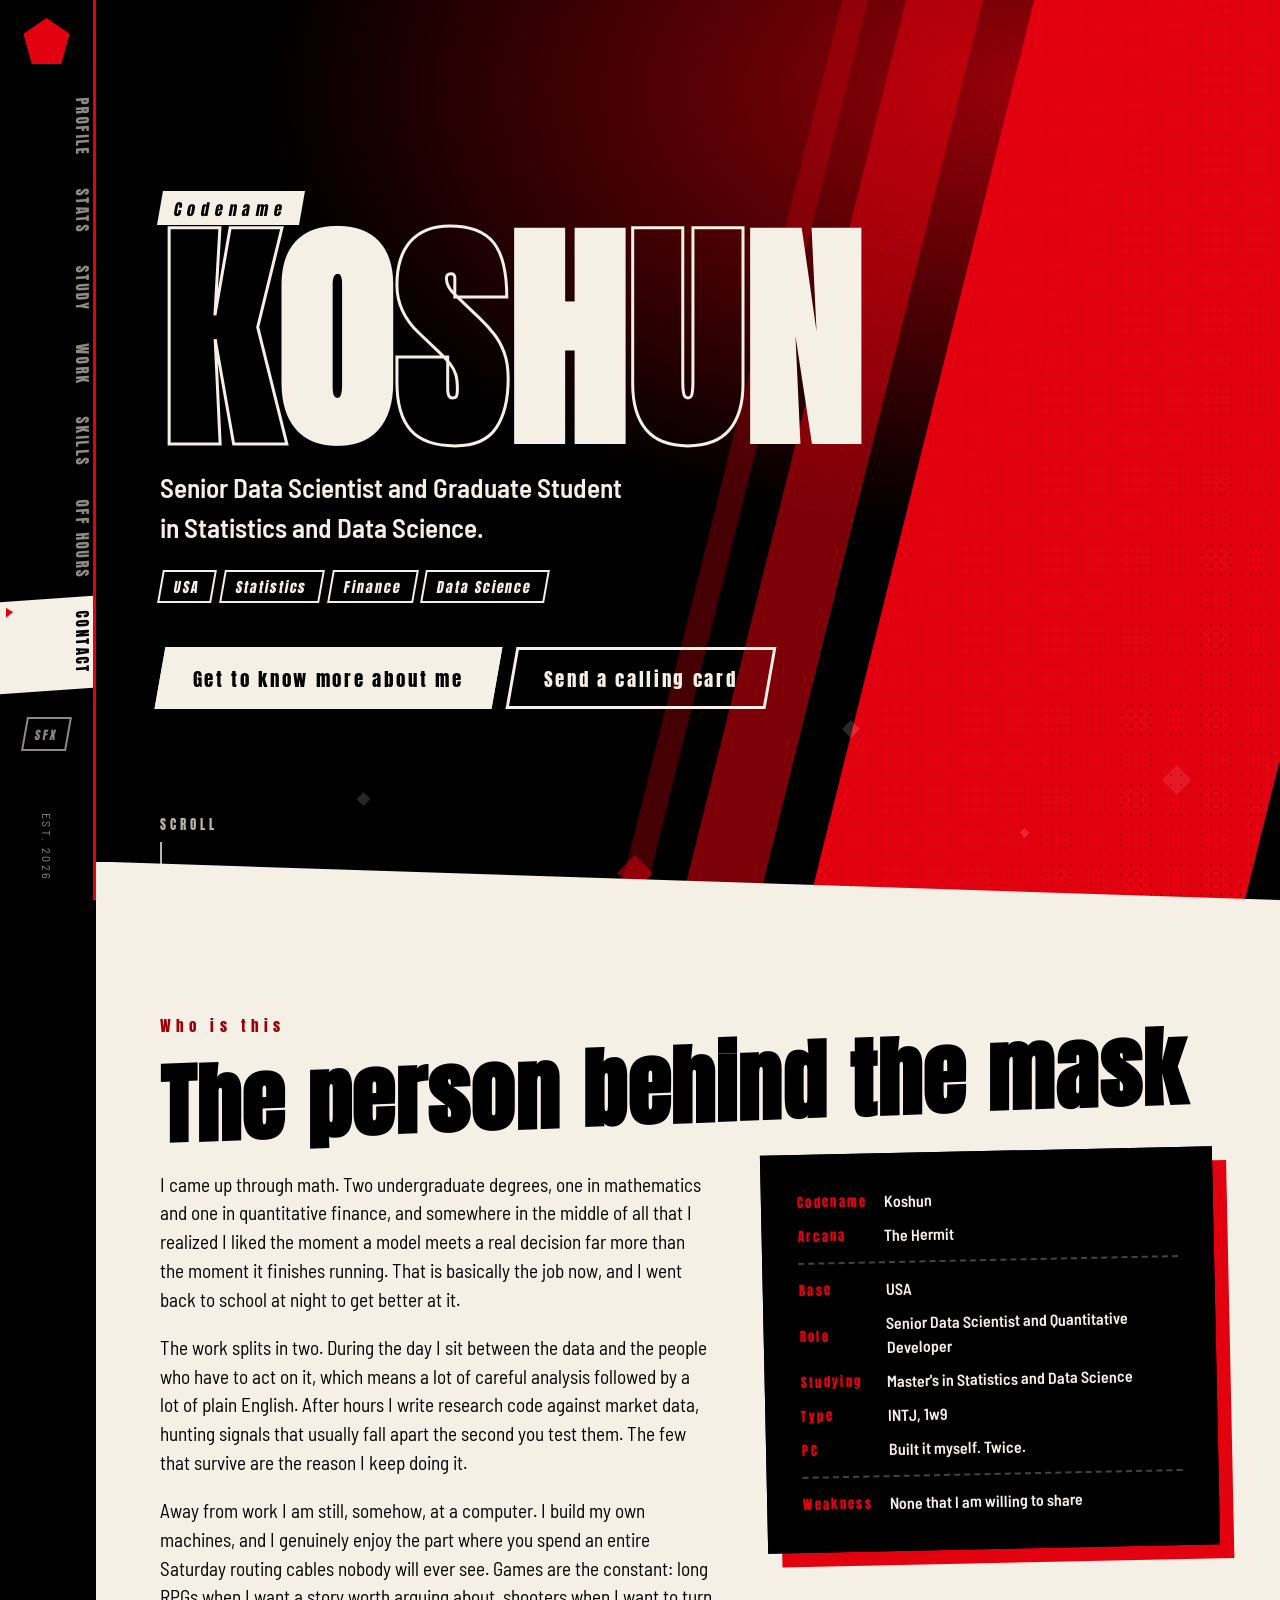
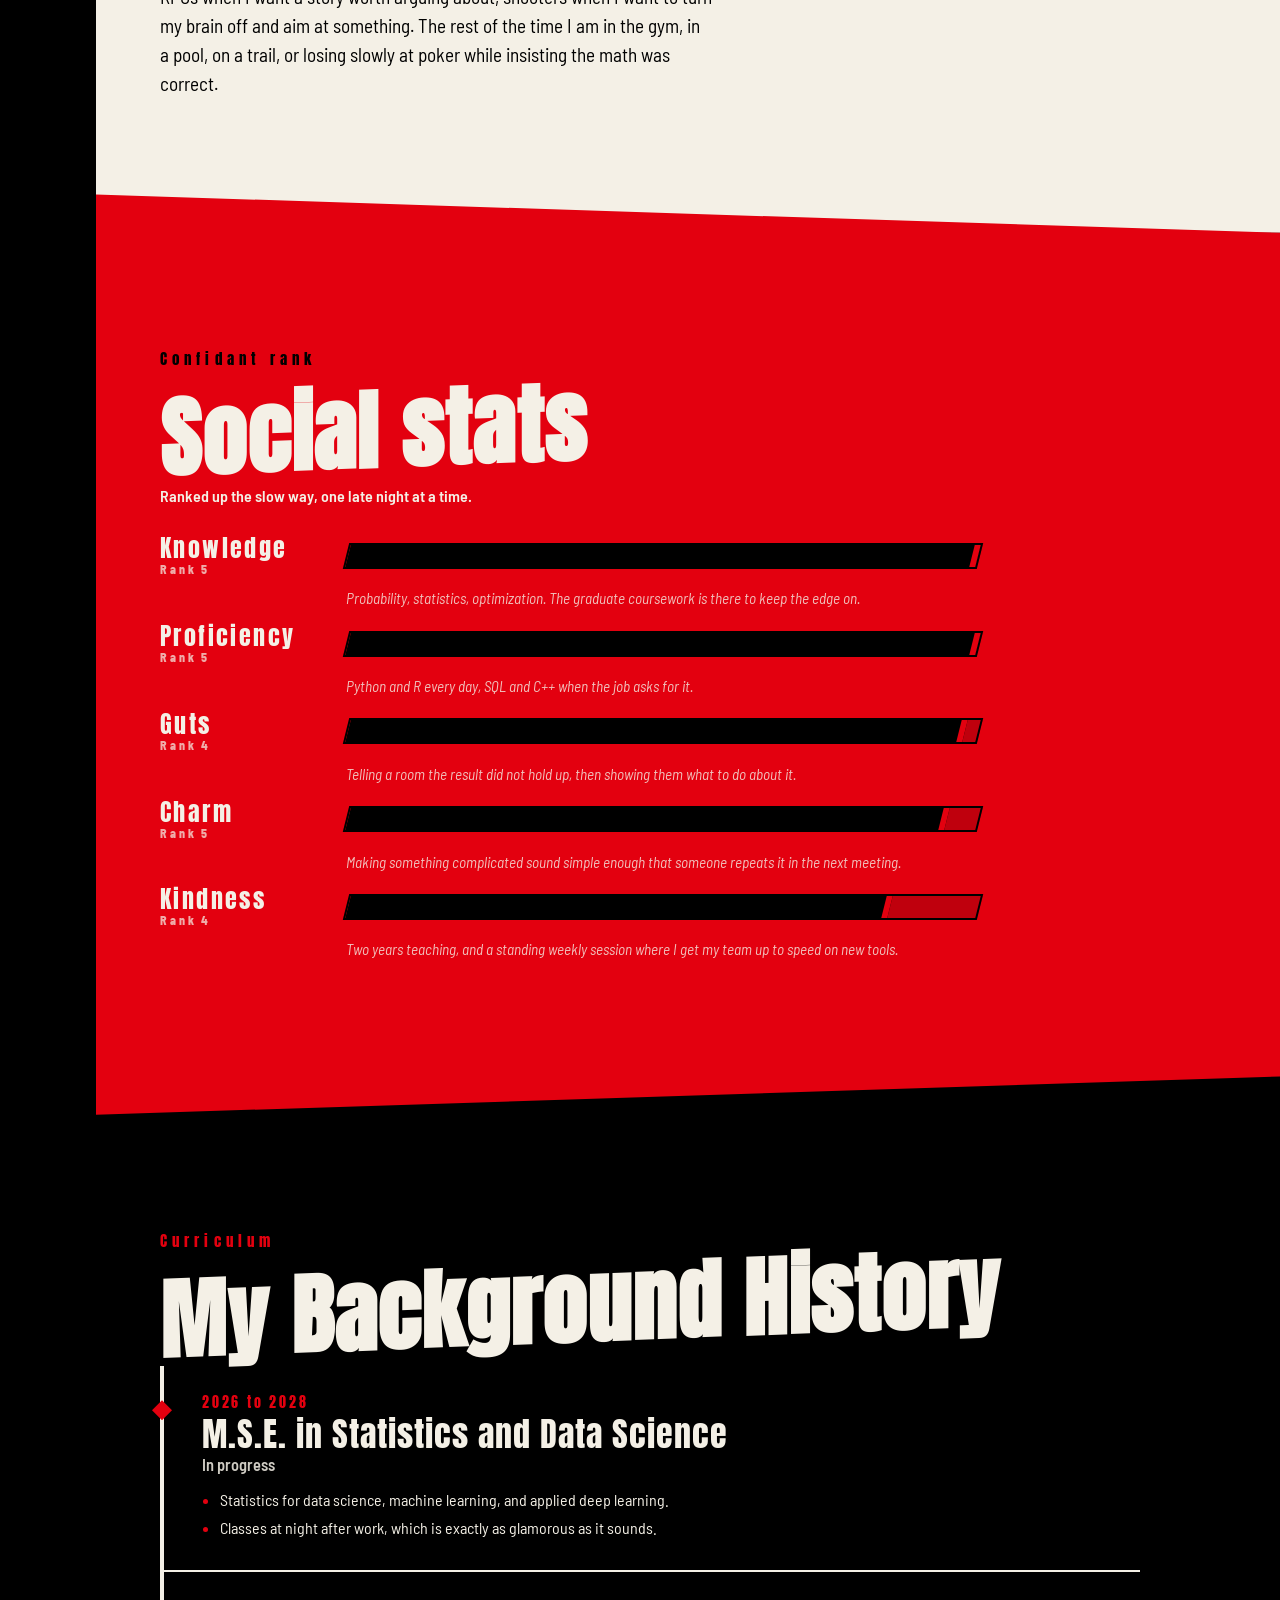
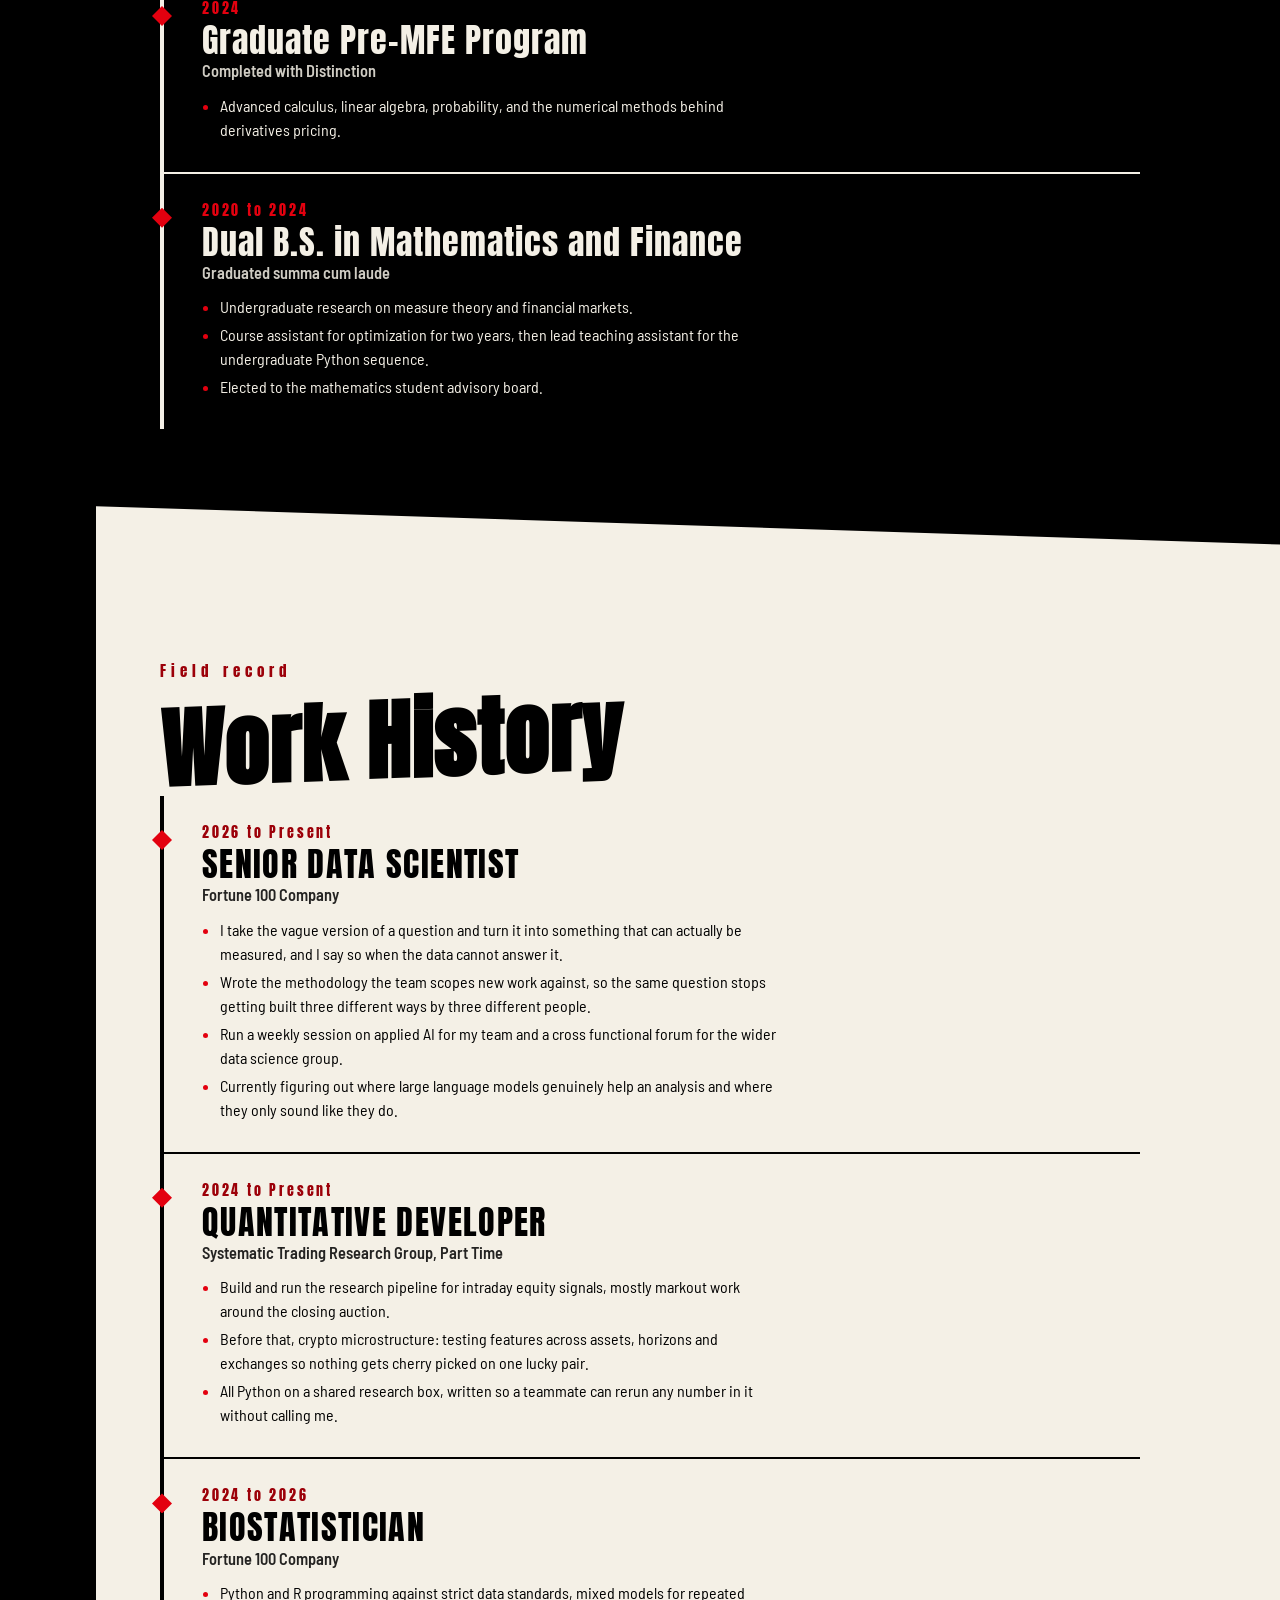
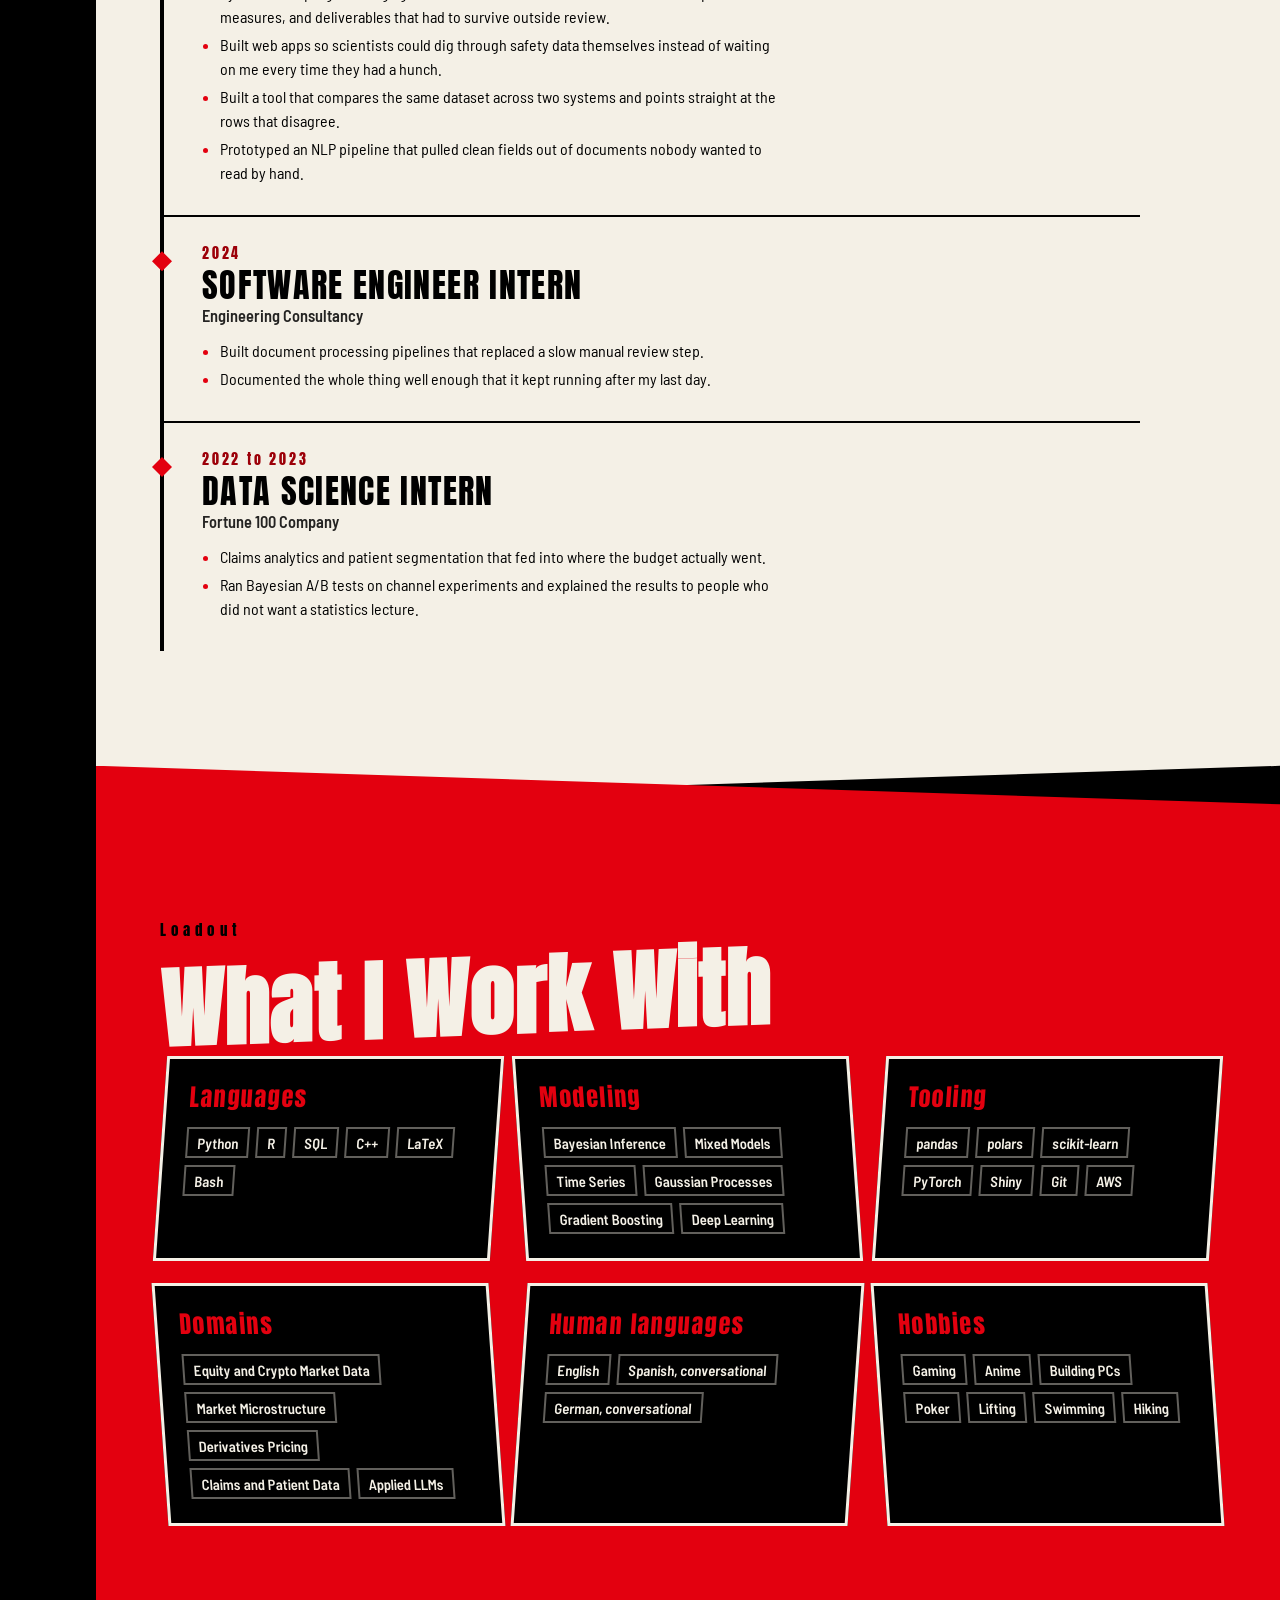
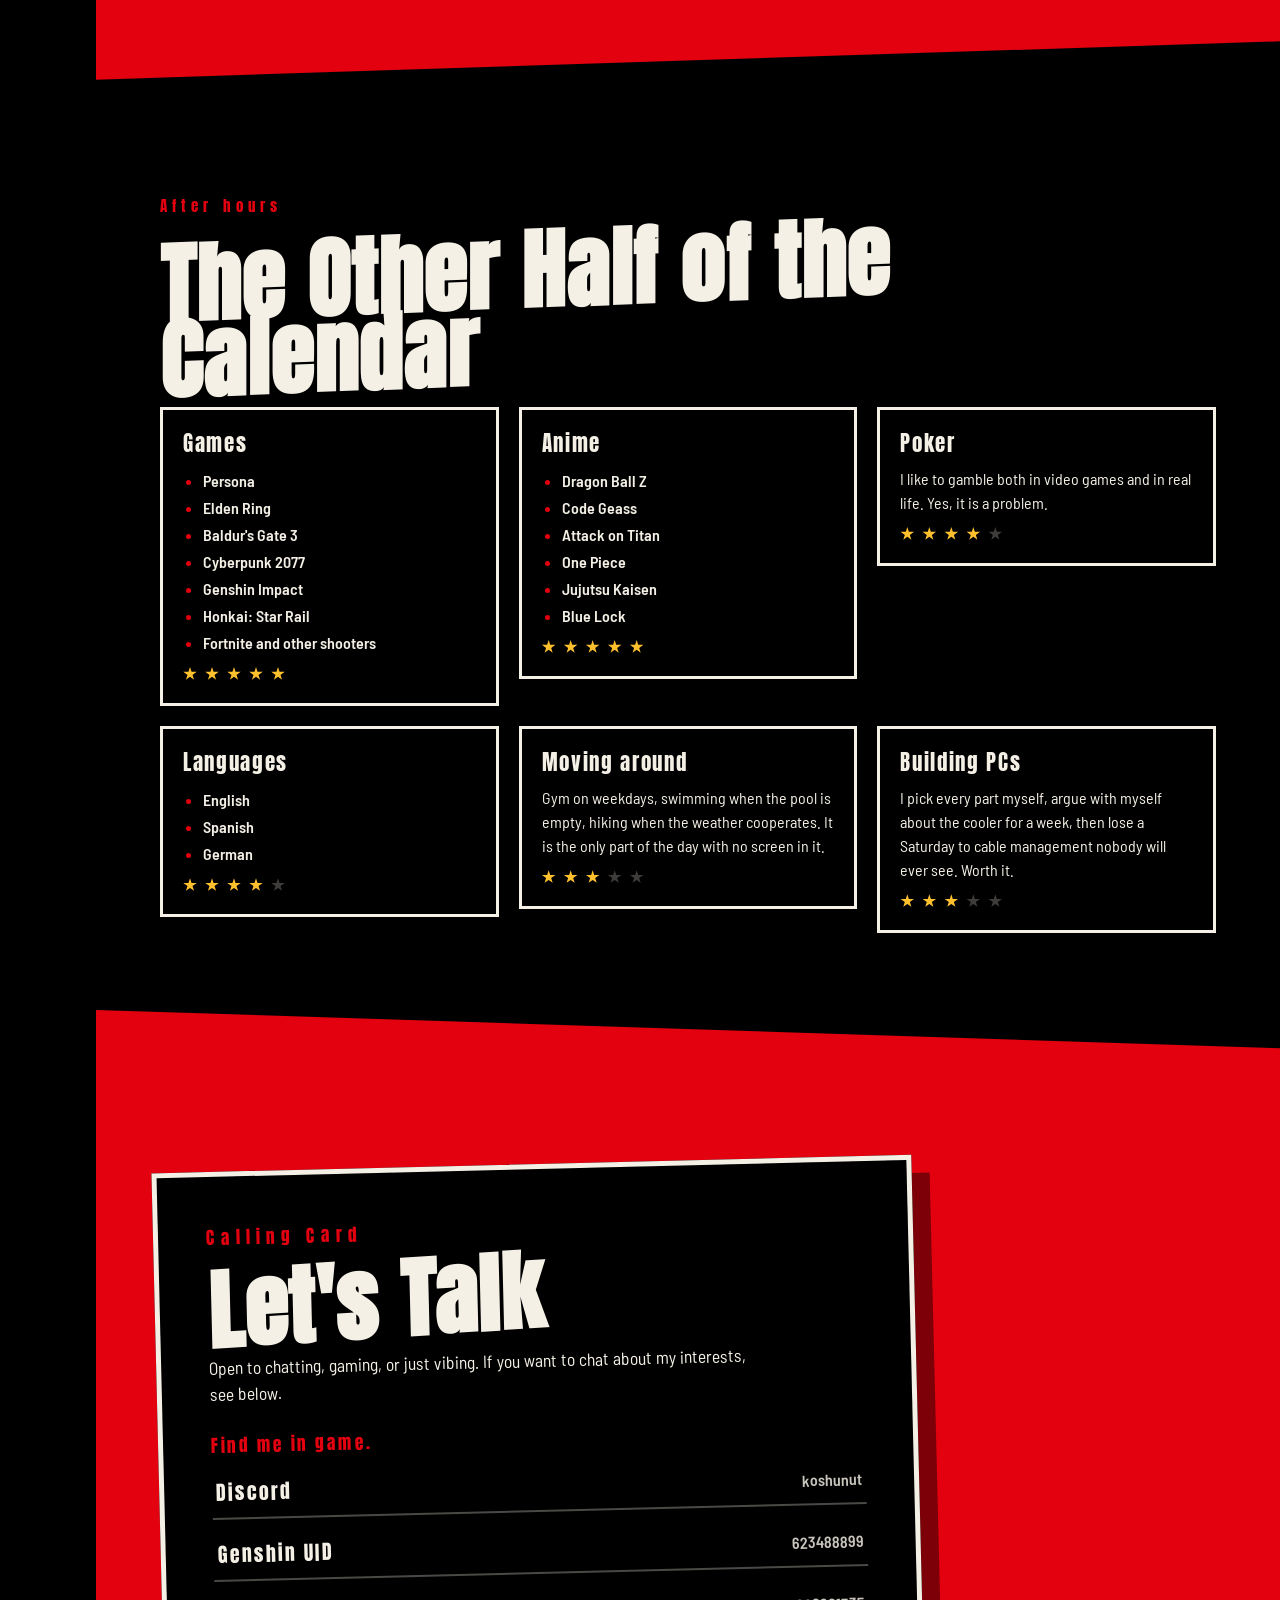
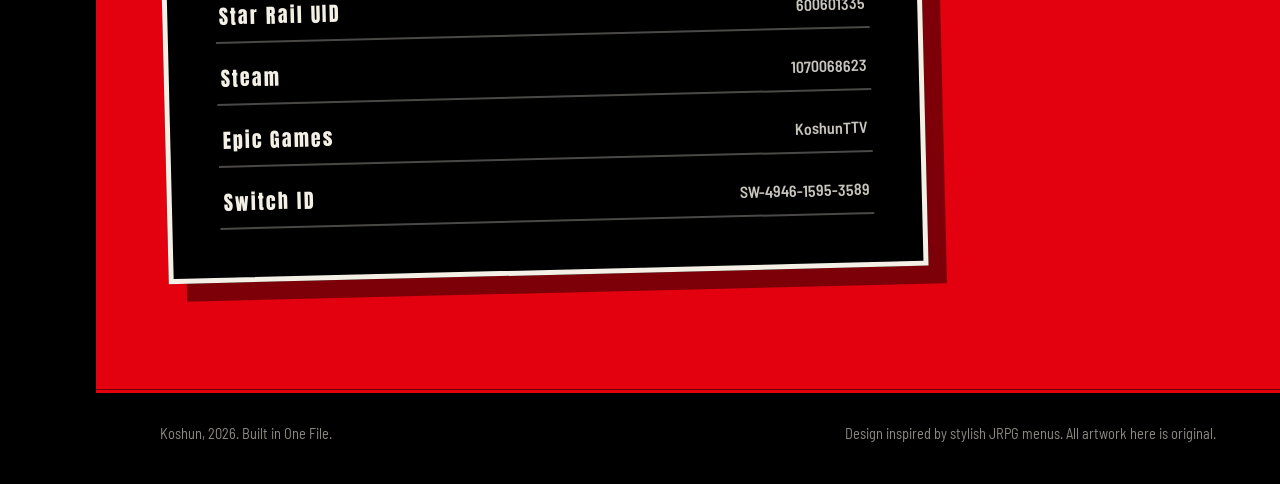
==== index.html @ 81916dcb "Add files via upload" ====
<!DOCTYPE html>
<html lang="en" data-theme="dark">
<head>
<meta charset="utf-8">
<meta name="viewport" content="width=device-width, initial-scale=1">
<title>KOSHUN // Dossier</title>
<meta name="description" content="Portfolio of Koshun: senior data scientist, quantitative developer, and graduate student in statistics and data science.">
<link rel="preconnect" href="https://fonts.googleapis.com">
<link rel="preconnect" href="https://fonts.gstatic.com" crossorigin>
<link href="https://fonts.googleapis.com/css2?family=Anton&family=Barlow+Semi+Condensed:ital,wght@0,400;0,600;0,800;1,600&display=swap" rel="stylesheet">
<link rel="stylesheet" href="styles.css">
<noscript><style>
  #loader{ display:none; }
  .name span,.tagline,.meta,.cta-row{ opacity:1 !important; transform:none !important; }
  .fill{ width:var(--noscript-w,70%) !important; }
</style></noscript>
</head>
<body>

<!-- ===== loading screen ===== -->
<div id="loader">
  <div class="ldr-rays" aria-hidden="true"></div>
  <div class="ldr-dots" aria-hidden="true"></div>
  <div class="ldr-stage">
    <div class="ldr-mark" aria-hidden="true"><i></i><i></i><i></i></div>
    <p class="ldr-word" aria-hidden="true"><span>N</span><span>O</span><span>W</span><span> </span><span>L</span><span>O</span><span>A</span><span>D</span><span>I</span><span>N</span><span>G</span></p>
    <div class="ldr-bar" role="progressbar" aria-label="Loading"><span></span></div>
    <p class="ldr-tip">Take your time.</p>
  </div>
  <div class="ldr-panels" aria-hidden="true"><i></i><i></i><i></i><i></i></div>
  <button class="ldr-skip" id="skipBtn">SKIP</button>
</div>

<!-- ===== transition + splash overlays ===== -->
<div id="swipe" aria-hidden="true"></div>
<div id="attack" aria-hidden="true"><div class="burst"></div><p>KOSHUN</p></div>

<!-- ===== desktop rail ===== -->
<aside id="rail">
  <button class="mask" id="maskBtn" aria-label="Back to top"></button>
  <nav aria-label="Sections">
    <a href="#dossier">PROFILE</a>
    <a href="#stats">STATS</a>
    <a href="#school">STUDY</a>
    <a href="#work">WORK</a>
    <a href="#arsenal">SKILLS</a>
    <a href="#offhours">OFF HOURS</a>
    <a href="#contact">CONTACT</a>
  </nav>
  <button id="sfxBtn" aria-pressed="false" title="Interface sounds">SFX</button>
  <div id="railFoot">EST. 2026</div>
</aside>

<!-- ===== mobile bar ===== -->
<header id="bar">
  <span class="wordmark">KOSHUN</span>
  <button id="menuBtn" aria-expanded="false" aria-controls="sheet">MENU</button>
</header>
<div id="sheet">
  <a href="#dossier">Profile</a>
  <a href="#stats">Stats</a>
  <a href="#school">Study</a>
  <a href="#work">Work</a>
  <a href="#arsenal">Skills</a>
  <a href="#offhours">Off Hours</a>
  <a href="#contact">Contact</a>
</div>

<main>

<!-- ============ HERO ============ -->
<section id="hero">
  <div class="bg"></div>
  <div class="slabs" aria-hidden="true"><i></i><i></i><i></i></div>
  <div class="halftone dots" aria-hidden="true"></div>
  <div class="drift" aria-hidden="true"><i></i><i></i><i></i><i></i><i></i><i></i></div>

  <div class="inner">
    <span class="codename">Codename</span>
    <h1 class="name" aria-label="Koshun">
      <span>K</span><span>O</span><span>S</span><span>H</span><span>U</span><span>N</span>
    </h1>
    <p class="tagline">Senior Data Scientist and Graduate Student in Statistics and Data Science.</p>
    <div class="meta">
      <b>USA</b><b>Statistics</b><b>Finance</b><b>Data Science</b>
    </div>
    <div class="cta-row">
      <a class="btn" href="#dossier"><span>Get to know more about me</span></a>
      <a class="btn ghost" href="#contact"><span>Send a calling card</span></a>
    </div>
  </div>
  <div class="scrollhint" aria-hidden="true">SCROLL</div>
</section>

<!-- ============ DOSSIER ============ -->
<section id="dossier" class="on-bone cut-top">
  <p class="kicker">Who is this</p>
  <h2>The person behind the mask</h2>
  <div class="dossier">
    <div>
      <p>I came up through math. Two undergraduate degrees, one in mathematics and one in quantitative finance, and somewhere in the middle of all that I realized I liked the moment a model meets a real decision far more than the moment it finishes running. That is basically the job now, and I went back to school at night to get better at it.</p>
      <p>The work splits in two. During the day I sit between the data and the people who have to act on it, which means a lot of careful analysis followed by a lot of plain English. After hours I write research code against market data, hunting signals that usually fall apart the second you test them. The few that survive are the reason I keep doing it.</p>
      <p>Away from work I am still, somehow, at a computer. I build my own machines, and I genuinely enjoy the part where you spend an entire Saturday routing cables nobody will ever see. Games are the constant: long RPGs when I want a story worth arguing about, shooters when I want to turn my brain off and aim at something. The rest of the time I am in the gym, in a pool, on a trail, or losing slowly at poker while insisting the math was correct.</p>
    </div>
    <div class="idcard">
      <dl>
        <dt>Codename</dt><dd>Koshun</dd>
        <dt>Arcana</dt><dd>The Hermit</dd>
        <hr>
        <dt>Base</dt><dd>USA</dd>
        <dt>Role</dt><dd>Senior Data Scientist and Quantitative Developer</dd>
        <dt>Studying</dt><dd>Master's in Statistics and Data Science</dd>
        <dt>Type</dt><dd>INTJ, 1w9</dd>
        <dt>PC</dt><dd>Built it myself. Twice.</dd>
        <hr>
        <dt>Weakness</dt><dd>None that I am willing to share</dd>
      </dl>
    </div>
  </div>
</section>

<!-- ============ STATS ============ -->
<section id="stats" class="on-blood cut-both">
  <p class="kicker" style="color:var(--void)">Confidant rank</p>
  <h2>Social stats</h2>
  <p style="font-weight:600;max-width:52ch;margin-bottom:28px">Ranked up the slow way, one late night at a time.</p>
  <div class="stats" id="statList">
    <div class="stat">
      <span class="label">Knowledge<em>Rank 5</em></span>
      <span class="track"><span class="fill" data-val="100"></span></span>
      <span class="note">Probability, statistics, optimization. The graduate coursework is there to keep the edge on.</span>
    </div>
    <div class="stat">
      <span class="label">Proficiency<em>Rank 5</em></span>
      <span class="track"><span class="fill" data-val="100"></span></span>
      <span class="note">Python and R every day, SQL and C++ when the job asks for it.</span>
    </div>
    <div class="stat">
      <span class="label">Guts<em>Rank 4</em></span>
      <span class="track"><span class="fill" data-val="98"></span></span>
      <span class="note">Telling a room the result did not hold up, then showing them what to do about it.</span>
    </div>
    <div class="stat">
      <span class="label">Charm<em>Rank 5</em></span>
      <span class="track"><span class="fill" data-val="95"></span></span>
      <span class="note">Making something complicated sound simple enough that someone repeats it in the next meeting.</span>
    </div>
    <div class="stat">
      <span class="label">Kindness<em>Rank 4</em></span>
      <span class="track"><span class="fill" data-val="86"></span></span>
      <span class="note">Two years teaching, and a standing weekly session where I get my team up to speed on new tools.</span>
    </div>
  </div>
</section>

<!-- ============ EDUCATION ============ -->
<section id="school">
  <p class="kicker">Curriculum</p>
  <h2>My Background History</h2>
  <div class="timeline">
    <article class="tl">
      <div class="when">2026 to 2028</div>
      <h3>M.S.E. in Statistics and Data Science</h3>
      <div class="where">In progress</div>
      <ul>
        <li>Statistics for data science, machine learning, and applied deep learning.</li>
        <li>Classes at night after work, which is exactly as glamorous as it sounds.</li>
      </ul>
    </article>
    <article class="tl">
      <div class="when">2024</div>
      <h3>Graduate Pre-MFE Program</h3>
      <div class="where">Completed with Distinction</div>
      <ul>
        <li>Advanced calculus, linear algebra, probability, and the numerical methods behind derivatives pricing.</li>
      </ul>
    </article>
    <article class="tl">
      <div class="when">2020 to 2024</div>
      <h3>Dual B.S. in Mathematics and Finance</h3>
      <div class="where">Graduated summa cum laude</div>
      <ul>
        <li>Undergraduate research on measure theory and financial markets.</li>
        <li>Course assistant for optimization for two years, then lead teaching assistant for the undergraduate Python sequence.</li>
        <li>Elected to the mathematics student advisory board.</li>
      </ul>
    </article>
  </div>
</section>

<!-- ============ WORK ============ -->
<section id="work" class="on-bone cut-both">
  <p class="kicker">Field record</p>
  <h2>Work History</h2>
  <div class="timeline">
    <article class="tl">
      <div class="when">2026 to Present</div>
      <h3>Senior Data Scientist</h3>
      <div class="where">Fortune 100 Company</div>
      <ul>
        <li>I take the vague version of a question and turn it into something that can actually be measured, and I say so when the data cannot answer it.</li>
        <li>Wrote the methodology the team scopes new work against, so the same question stops getting built three different ways by three different people.</li>
        <li>Run a weekly session on applied AI for my team and a cross functional forum for the wider data science group.</li>
        <li>Currently figuring out where large language models genuinely help an analysis and where they only sound like they do.</li>
      </ul>
    </article>
    <article class="tl">
      <div class="when">2024 to Present</div>
      <h3>Quantitative Developer</h3>
      <div class="where">Systematic Trading Research Group, Part Time</div>
      <ul>
        <li>Build and run the research pipeline for intraday equity signals, mostly markout work around the closing auction.</li>
        <li>Before that, crypto microstructure: testing features across assets, horizons and exchanges so nothing gets cherry picked on one lucky pair.</li>
        <li>All Python on a shared research box, written so a teammate can rerun any number in it without calling me.</li>
      </ul>
    </article>
    <article class="tl">
      <div class="when">2024 to 2026</div>
      <h3>Biostatistician</h3>
      <div class="where">Fortune 100 Company</div>
      <ul>
        <li>Python and R programming against strict data standards, mixed models for repeated measures, and deliverables that had to survive outside review.</li>
        <li>Built web apps so scientists could dig through safety data themselves instead of waiting on me every time they had a hunch.</li>
        <li>Built a tool that compares the same dataset across two systems and points straight at the rows that disagree.</li>
        <li>Prototyped an NLP pipeline that pulled clean fields out of documents nobody wanted to read by hand.</li>
      </ul>
    </article>
    <article class="tl">
      <div class="when">2024</div>
      <h3>Software Engineer Intern</h3>
      <div class="where">Engineering Consultancy</div>
      <ul>
        <li>Built document processing pipelines that replaced a slow manual review step.</li>
        <li>Documented the whole thing well enough that it kept running after my last day.</li>
      </ul>
    </article>
    <article class="tl">
      <div class="when">2022 to 2023</div>
      <h3>Data Science Intern</h3>
      <div class="where">Fortune 100 Company</div>
      <ul>
        <li>Claims analytics and patient segmentation that fed into where the budget actually went.</li>
        <li>Ran Bayesian A/B tests on channel experiments and explained the results to people who did not want a statistics lecture.</li>
      </ul>
    </article>
  </div>
</section>

<!-- ============ ARSENAL ============ -->
<section id="arsenal" class="on-blood cut-both">
  <p class="kicker" style="color:var(--void)">Loadout</p>
  <h2>What I Work With</h2>
  <div class="arsenal">
    <div class="gear">
      <h3>Languages</h3>
      <ul><li>Python</li><li>R</li><li>SQL</li><li>C++</li><li>LaTeX</li><li>Bash</li></ul>
    </div>
    <div class="gear">
      <h3>Modeling</h3>
      <ul><li>Bayesian Inference</li><li>Mixed Models</li><li>Time Series</li><li>Gaussian Processes</li><li>Gradient Boosting</li><li>Deep Learning</li></ul>
    </div>
    <div class="gear">
      <h3>Tooling</h3>
      <ul><li>pandas</li><li>polars</li><li>scikit-learn</li><li>PyTorch</li><li>Shiny</li><li>Git</li><li>AWS</li></ul>
    </div>
    <div class="gear">
      <h3>Domains</h3>
      <ul><li>Equity and Crypto Market Data</li><li>Market Microstructure</li><li>Derivatives Pricing</li><li>Claims and Patient Data</li><li>Applied LLMs</li></ul>
    </div>
    <div class="gear">
      <h3>Human languages</h3>
      <ul><li>English</li><li>Spanish, conversational</li><li>German, conversational</li></ul>
    </div>
    <div class="gear">
      <h3>Hobbies</h3>
      <ul><li>Gaming</li><li>Anime</li><li>Building PCs</li><li>Poker</li><li>Lifting</li><li>Swimming</li><li>Hiking</li></ul>
    </div>
  </div>
</section>

<!-- ============ OFF HOURS ============ -->
<section id="offhours">
  <p class="kicker">After hours</p>
  <h2>The Other Half of the Calendar</h2>
  <div class="hobbies">
    <div class="hob">
      <h3>Games</h3>
      <ul><li>Persona</li><li>Elden Ring</li><li>Baldur's Gate 3</li><li>Cyberpunk 2077</li><li>Genshin Impact</li><li>Honkai: Star Rail</li><li>Fortnite and other shooters</li></ul>
      <div class="row" aria-label="Interest level 5 of 5"><span class="pip on"></span><span class="pip on"></span><span class="pip on"></span><span class="pip on"></span><span class="pip on"></span></div>
    </div>
    <div class="hob">
      <h3>Anime</h3>
      <ul><li>Dragon Ball Z</li><li>Code Geass</li><li>Attack on Titan</li><li>One Piece</li><li>Jujutsu Kaisen</li><li>Blue Lock</li></ul>
      <div class="row" aria-label="Interest level 5 of 5"><span class="pip on"></span><span class="pip on"></span><span class="pip on"></span><span class="pip on"></span><span class="pip on"></span></div>
    </div>
    <div class="hob">
      <h3>Poker</h3>
      <p>I like to gamble both in video games and in real life. Yes, it is a problem.</p>
      <div class="row" aria-label="Interest level 4 of 5"><span class="pip on"></span><span class="pip on"></span><span class="pip on"></span><span class="pip on"></span><span class="pip"></span></div>
    </div>
    <div class="hob">
      <h3>Languages</h3>
      <ul><li>English</li><li>Spanish</li><li>German</li></ul>
      <div class="row" aria-label="Interest level 4 of 5"><span class="pip on"></span><span class="pip on"></span><span class="pip on"></span><span class="pip on"></span><span class="pip"></span></div>
    </div>
    <div class="hob">
      <h3>Moving around</h3>
      <p>Gym on weekdays, swimming when the pool is empty, hiking when the weather cooperates. It is the only part of the day with no screen in it.</p>
      <div class="row" aria-label="Interest level 3 of 5"><span class="pip on"></span><span class="pip on"></span><span class="pip on"></span><span class="pip"></span><span class="pip"></span></div>
    </div>
    <div class="hob">
      <h3>Building PCs</h3>
      <p>I pick every part myself, argue with myself about the cooler for a week, then lose a Saturday to cable management nobody will ever see. Worth it.</p>
      <div class="row" aria-label="Interest level 3 of 5"><span class="pip on"></span><span class="pip on"></span><span class="pip on"></span><span class="pip"></span><span class="pip"></span></div>
    </div>
  </div>
</section>

<!-- ============ CONTACT ============ -->
<section id="contact" class="on-blood cut-top">
  <div class="card">
    <div class="rays" style="--rx:90%;--ry:8%" aria-hidden="true"></div>
    <p class="kicker">Calling Card</p>
    <h2>Let's Talk</h2>
    <p>Open to chatting, gaming, or just vibing. If you want to chat about my interests, see below.</p>
    <p class="sub">Find me in game.</p>
    <ul class="links">
      <li><span class="flat"><span class="k">Discord</span><span class="v">koshunut</span></span></li>
      <li><span class="flat"><span class="k">Genshin UID</span><span class="v">623488899</span></span></li>
      <li><span class="flat"><span class="k">Star Rail UID</span><span class="v">600601335</span></span></li>
      <li><span class="flat"><span class="k">Steam</span><span class="v">1070068623</span></span></li>
      <li><span class="flat"><span class="k">Epic Games</span><span class="v">KoshunTTV</span></span></li>
      <li><span class="flat"><span class="k">Switch ID</span><span class="v">SW-4946-1595-3589</span></span></li>
    </ul>
  </div>
</section>

</main>

<footer>
  <span>Koshun, 2026. Built in One File.</span>
  <span>Design inspired by stylish JRPG menus. All artwork here is original.</span>
</footer>

<script src="script.js"></script>
</body>
</html>
---- styles.css ----
/* ============================================================
   TOKENS
   ============================================================ */
:root{
  --void:#000000;
  --blood:#E3000F;
  --blood-deep:#9C0009;
  --bone:#F4F0E6;
  --ash:#8E8A82;
  --gold:#FFC02E;

  --ink-on-bone:#000000;
  --display:"Anton", "Arial Narrow", Impact, sans-serif;
  --body:"Barlow Semi Condensed", "Helvetica Neue", Arial, sans-serif;

  --rail:96px;
  --pad:clamp(20px, 5vw, 72px);
  color-scheme: dark;
}
:root:not([data-theme="light"]){ color-scheme: dark; }

*,*::before,*::after{ box-sizing:border-box; }

html{ scroll-behavior:smooth; }
body{
  margin:0;
  background:var(--void);
  color:var(--bone);
  font-family:var(--body);
  font-size:clamp(16px,1.05vw,19px);
  line-height:1.5;
  overflow-x:hidden;
  -webkit-font-smoothing:antialiased;
}
img{max-width:100%;}
a{color:inherit;}
::selection{ background:var(--blood); color:var(--bone); }

:focus-visible{
  outline:3px solid var(--gold);
  outline-offset:3px;
}

/* halftone + speedline utilities */
.dots{
  background-image:radial-gradient(var(--dot,rgba(255,255,255,.16)) 1.4px, transparent 1.5px);
  background-size:10px 10px;
}
.rays::before{
  content:"";
  position:absolute; inset:-30%;
  background:repeating-conic-gradient(from 0deg at var(--rx,50%) var(--ry,50%),
    rgba(0,0,0,.20) 0deg 2.2deg, transparent 2.2deg 7deg);
  pointer-events:none;
}

/* ============================================================
   PAGE-LOAD SEQUENCE (one orchestrated moment)
   ============================================================ */
#wipe{
  position:fixed; inset:0; z-index:999;
  background:var(--blood);
  transform:skewY(-8deg) scaleY(1.6);
  transform-origin:left center;
  animation:wipeOut .85s cubic-bezier(.85,.02,.24,1) .25s forwards;
}
#wipe span{
  position:absolute; inset:0;
  display:grid; place-items:center;
  font-family:var(--display);
  font-size:clamp(3rem,12vw,9rem);
  letter-spacing:.04em;
  color:var(--void);
  transform:skewY(8deg);
}
@keyframes wipeOut{ to{ transform:skewY(-8deg) scaleY(1.6) translateX(-115%); } }
.js-loaded #wipe{ display:none; }

/* ============================================================
   NAV
   ============================================================ */
#rail{
  position:fixed; left:0; top:0; bottom:0; width:var(--rail);
  z-index:60;
  background:var(--void);
  border-right:3px solid var(--blood);
  display:flex; flex-direction:column; align-items:center;
  padding:18px 0;
  gap:14px;
}
.mask{
  width:46px;height:46px;flex:none;
  background:var(--blood);
  border:none; padding:0; cursor:pointer;
  clip-path:polygon(50% 0,100% 34%,82% 100%,18% 100%,0 34%);
  transition:transform .18s ease;
}
.mask:hover,.mask:focus-visible{ transform:rotate(-8deg) scale(1.08); }
.mask.slash{ animation:maskSlash .5s ease; }
@keyframes maskSlash{ 50%{ transform:rotate(-24deg) scale(1.3); } }

#rail nav{
  display:flex; flex-direction:column; gap:4px;
  margin-top:8px; width:100%;
}
#rail nav a{
  writing-mode:vertical-rl;
  text-orientation:mixed;
  text-decoration:none;
  font-family:var(--display);
  font-size:15px; letter-spacing:.16em;
  padding:14px 0;
  color:var(--ash);
  text-align:center;
  transform:skewY(-4deg);
  transition:color .14s ease, background .14s ease, transform .14s ease;
}
#rail nav a:hover,#rail nav a:focus-visible{ color:var(--bone); background:var(--blood); transform:skewY(-4deg) translateX(4px); }
#rail nav a[aria-current="true"]{ color:var(--void); background:var(--bone); }

#railFoot{ margin-top:auto; font-size:12px; color:var(--ash); writing-mode:vertical-rl; letter-spacing:.2em; }

/* mobile bar and sheet: hidden until the mobile breakpoint */
#bar{ display:none; }
#sheet{ display:none; }

@media (max-width:860px){
  :root{ --rail:0px; }
  #rail{ display:none; }
  #bar{
    display:flex; align-items:center; justify-content:space-between;
    position:fixed; top:0; left:0; right:0; z-index:70;
    background:var(--void); border-bottom:3px solid var(--blood);
    padding:10px 14px;
  }
  #bar .wordmark{ font-family:var(--display); font-size:22px; letter-spacing:.1em; }
  #menuBtn{
    font-family:var(--display); font-size:18px; letter-spacing:.12em;
    background:var(--blood); color:var(--bone); border:none;
    padding:10px 18px; transform:skewX(-10deg); cursor:pointer;
  }
  #sheet{
    position:fixed; inset:0; z-index:65;
    background:var(--blood);
    display:flex; flex-direction:column; justify-content:center; gap:6px;
    padding:80px 24px 40px;
    transform:translateY(-102%);
    transition:transform .32s cubic-bezier(.7,0,.2,1);
  }
  #sheet.open{ transform:translateY(0); }
  #sheet a{
    font-family:var(--display); font-size:clamp(28px,9vw,44px);
    text-decoration:none; color:var(--void);
    transform:skewX(-8deg);
    padding:4px 10px;
  }
  #sheet a:nth-child(odd){ color:var(--bone); }
}

/* ============================================================
   SHELL
   ============================================================ */
main{ margin-left:var(--rail); }
@media (max-width:860px){ main{ margin-top:58px; } }

section{ position:relative; padding:clamp(64px,9vw,120px) var(--pad); }

.kicker{
  font-family:var(--display);
  font-size:clamp(13px,1.3vw,15px);
  letter-spacing:.34em;
  color:var(--blood);
  margin:0 0 10px;
}
.on-bone .kicker{ color:var(--blood-deep); }

h2{
  font-family:var(--display);
  font-size:clamp(2.6rem,7.5vw,5.5rem);
  line-height:.86;
  margin:0 0 28px;
  letter-spacing:.01em;
  transform:skewY(-2.2deg);
}
h3{ font-family:var(--display); font-weight:400; letter-spacing:.03em; margin:0; }

p{ max-width:62ch; }

/* ============================================================
   HERO
   ============================================================ */
#hero{
  min-height:100svh;
  display:flex; flex-direction:column; justify-content:center;
  position:relative; overflow:hidden;
  padding-block:clamp(90px,14vh,160px);
}
#hero .bg{
  position:absolute; inset:0;
  background:
    radial-gradient(120% 90% at 80% 10%, var(--blood-deep) 0%, transparent 55%),
    var(--void);
}
#hero .slabs{ position:absolute; inset:0; overflow:hidden; }
#hero .slabs i{
  position:absolute; display:block; background:var(--blood);
  transform:skewX(-14deg);
}
#hero .slabs i:nth-child(1){ width:34vw; height:130%; top:-15%; right:-6vw; opacity:1; }
#hero .slabs i:nth-child(2){ width:6vw; height:130%; top:-15%; right:32vw; opacity:.55; }
#hero .slabs i:nth-child(3){ width:2vw; height:130%; top:-15%; right:41vw; opacity:.3; }
#hero .halftone{
  position:absolute; inset:0; --dot:rgba(0,0,0,.35);
  mask-image:linear-gradient(115deg, transparent 45%, #000 100%);
}

#hero .inner{ position:relative; z-index:2; max-width:1180px; }

.codename{
  display:inline-block;
  font-family:var(--display); font-size:clamp(12px,1.4vw,16px);
  letter-spacing:.36em;
  background:var(--bone); color:var(--void);
  padding:6px 14px 4px; transform:skewX(-10deg);
  margin-bottom:clamp(14px,2vw,24px);
}
.namewrap{ position:relative; }
.name{
  font-family:var(--display);
  font-size:clamp(4.2rem,19vw,15rem);
  line-height:.78;
  margin:0;
  letter-spacing:.005em;
  display:flex; flex-wrap:wrap;
}
.name span{
  display:inline-block;
  transform:translateY(120%) rotate(6deg);
  opacity:0;
}
.js-loaded .name span{ animation:drop .5s cubic-bezier(.16,1.1,.3,1) forwards; }
.name span:nth-child(1){ animation-delay:.10s }
.name span:nth-child(2){ animation-delay:.16s }
.name span:nth-child(3){ animation-delay:.22s }
.name span:nth-child(4){ animation-delay:.28s }
.name span:nth-child(5){ animation-delay:.34s }
.name span:nth-child(6){ animation-delay:.40s }
@keyframes drop{ to{ transform:none; opacity:1; } }
.name span:nth-child(even){ color:var(--bone); }
.name span:nth-child(odd){
  color:transparent;
  -webkit-text-stroke:3px var(--bone);
}
@media (max-width:640px){ .name span:nth-child(odd){ -webkit-text-stroke-width:2px; } }

.tagline{
  font-size:clamp(1.1rem,2.4vw,1.7rem);
  font-weight:600;
  max-width:34ch;
  margin:clamp(18px,3vw,30px) 0 0;
  opacity:0; transform:translateY(14px);
}
.js-loaded .tagline{ animation:rise .5s ease .58s forwards; }
.meta{
  display:flex; flex-wrap:wrap; gap:10px 8px;
  margin-top:22px; opacity:0;
}
.js-loaded .meta{ animation:rise .5s ease .7s forwards; }
.meta b{
  font-family:var(--display); font-weight:400;
  font-size:14px; letter-spacing:.14em;
  border:2px solid var(--bone); padding:5px 12px 3px;
  transform:skewX(-10deg);
}
@keyframes rise{ to{ transform:none; opacity:1; } }

.cta-row{ display:flex; flex-wrap:wrap; gap:14px; margin-top:clamp(26px,4vw,44px); opacity:0; }
.js-loaded .cta-row{ animation:rise .5s ease .8s forwards; }
.btn{
  font-family:var(--display); font-size:clamp(15px,1.7vw,19px);
  letter-spacing:.14em;
  text-decoration:none;
  padding:15px 30px 12px;
  background:var(--bone); color:var(--void);
  transform:skewX(-10deg);
  border:3px solid var(--bone);
  transition:transform .15s ease, background .15s ease, color .15s ease;
  cursor:pointer;
}
.btn > span{ display:inline-block; transform:skewX(10deg); }
.btn:hover,.btn:focus-visible{ transform:skewX(-10deg) translate(-3px,-3px); box-shadow:8px 8px 0 var(--blood); }
.btn.ghost{ background:transparent; color:var(--bone); }
.btn.ghost:hover{ box-shadow:8px 8px 0 var(--bone); background:var(--blood); border-color:var(--blood); }

.scrollhint{
  position:absolute; bottom:24px; left:var(--pad); z-index:3;
  font-family:var(--display); font-size:13px; letter-spacing:.3em; color:var(--bone);
  opacity:.75;
}
.scrollhint::after{ content:""; display:block; width:2px; height:34px; background:var(--bone); margin-top:8px; animation:pulse 1.8s ease-in-out infinite; }
@keyframes pulse{ 0%,100%{ transform:scaleY(.4); opacity:.4; transform-origin:top; } 50%{ transform:scaleY(1); opacity:1; transform-origin:top; } }

/* ============================================================
   PANELS
   ============================================================ */
.on-bone{ background:var(--bone); color:var(--ink-on-bone); }
.on-blood{ background:var(--blood); color:var(--bone); }
.cut-top{ clip-path:polygon(0 0,100% 3vw,100% 100%,0 100%); margin-top:-3vw; padding-top:calc(clamp(64px,9vw,120px) + 3vw); }
.cut-bottom{ clip-path:polygon(0 0,100% 0,100% calc(100% - 3vw),0 100%); padding-bottom:calc(clamp(64px,9vw,120px) + 3vw); }
.cut-both{ clip-path:polygon(0 0,100% 3vw,100% calc(100% - 3vw),0 100%); margin-top:-3vw; padding-block:calc(clamp(64px,9vw,120px) + 3vw); }

/* ============================================================
   DOSSIER
   ============================================================ */
.dossier{ display:grid; grid-template-columns:minmax(0,1.1fr) minmax(0,.9fr); gap:clamp(24px,4vw,56px); align-items:start; }
@media (max-width:900px){ .dossier{ grid-template-columns:1fr; } }

.dossier p{ font-size:clamp(1rem,1.5vw,1.2rem); }
.dossier p + p{ margin-top:1em; }

.idcard{
  background:var(--void); color:var(--bone);
  border:4px solid var(--void);
  box-shadow:14px 14px 0 var(--blood);
  transform:rotate(-1.2deg);
  padding:clamp(20px,3vw,32px);
}
.idcard dl{ margin:0; display:grid; grid-template-columns:auto 1fr; gap:10px 16px; }
.idcard dt{ font-family:var(--display); font-size:13px; letter-spacing:.18em; color:var(--blood); align-self:center; }
.idcard dd{ margin:0; font-weight:600; }
.idcard hr{ grid-column:1/-1; border:none; border-top:2px dashed rgba(244,240,230,.28); margin:4px 0; }

/* ============================================================
   STATS
   ============================================================ */
.stats{ display:grid; gap:14px; max-width:820px; }
.stat{ display:grid; grid-template-columns:minmax(120px,170px) 1fr; gap:16px; align-items:center; }
@media (max-width:640px){ .stat{ grid-template-columns:1fr; gap:4px; } }
.stat .label{ font-family:var(--display); font-size:clamp(17px,2.2vw,24px); letter-spacing:.1em; line-height:1; }
.stat .label em{ display:block; font-family:var(--body); font-style:normal; font-weight:800; font-size:12px; letter-spacing:.24em; opacity:.72; margin-top:3px; }
.stat .track{ position:relative; height:26px; background:rgba(0,0,0,.16); border:2px solid var(--void); transform:skewX(-14deg); overflow:hidden; }
.stat .fill{ position:absolute; inset:0; right:auto; width:0; background:var(--void); transition:width .9s cubic-bezier(.2,.8,.2,1); }
.stat .fill::after{ content:""; position:absolute; right:0; top:0; bottom:0; width:6px; background:var(--blood); }
.stat .note{ grid-column:2; font-size:.95rem; font-style:italic; opacity:.8; margin-top:-4px; }
@media (max-width:640px){ .stat .note{ grid-column:1; } }

/* ============================================================
   TIMELINE
   ============================================================ */
.timeline{ display:grid; gap:0; max-width:980px; border-left:4px solid var(--bone); }
.on-bone .timeline{ border-left-color:var(--void); }
.tl{
  position:relative;
  padding:clamp(18px,2.4vw,26px) 0 clamp(18px,2.4vw,26px) clamp(20px,3vw,38px);
  border-bottom:2px solid currentColor;
}
.tl:last-child{ border-bottom:none; }
.tl::before{
  content:""; position:absolute; left:-12px; top:calc(clamp(18px,2.4vw,26px) + 8px);
  width:20px; height:20px; background:var(--blood);
  clip-path:polygon(50% 0,100% 50%,50% 100%,0 50%);
}
.tl .when{ font-family:var(--display); font-size:14px; letter-spacing:.2em; color:var(--blood); }
.on-bone .tl .when{ color:var(--blood-deep); }
.tl h3{ font-size:clamp(1.35rem,3vw,2.1rem); line-height:1.02; margin:4px 0 2px; }
#work .tl h3{ text-transform:uppercase; letter-spacing:.04em; }
.tl .where{ font-weight:600; font-size:1.02rem; opacity:.85; }
.tl ul{ margin:10px 0 0; padding-left:18px; }
.tl li{ margin:4px 0; max-width:70ch; }
.tl li::marker{ color:var(--blood); }

/* ============================================================
   ARSENAL
   ============================================================ */
.arsenal{ display:grid; grid-template-columns:repeat(3,minmax(0,1fr)); gap:clamp(14px,2vw,22px); }
@media (max-width:900px){ .arsenal{ grid-template-columns:repeat(2,minmax(0,1fr)); } }
@media (max-width:560px){ .arsenal{ grid-template-columns:1fr; } }
.gear{
  background:var(--void); color:var(--bone);
  padding:20px 22px 24px;
  border:3px solid var(--bone);
  transform:skewX(-4deg);
}
.gear:nth-child(even){ transform:skewX(4deg); }
.gear h3{ font-size:1.5rem; color:var(--blood); letter-spacing:.06em; }
.gear ul{ list-style:none; margin:12px 0 0; padding:0; display:flex; flex-wrap:wrap; gap:7px; }
.gear li{ font-size:.92rem; font-weight:600; border:2px solid rgba(244,240,230,.4); padding:3px 9px 2px; }

/* ============================================================
   CASE FILES
   ============================================================ */
.files{ display:grid; grid-template-columns:repeat(auto-fit,minmax(min(100%,300px),1fr)); gap:clamp(16px,2.2vw,26px); }
.file{
  position:relative; text-align:left;
  background:var(--bone); color:var(--void);
  border:none; padding:0; font:inherit; cursor:pointer;
  box-shadow:10px 10px 0 var(--void);
  transform:rotate(-.6deg);
  transition:transform .16s ease, box-shadow .16s ease;
}
.file:nth-child(3n+2){ transform:rotate(.8deg); }
.file:nth-child(3n+3){ transform:rotate(-1.4deg); }
.file:hover,.file:focus-visible{ transform:rotate(0deg) translate(-4px,-4px); box-shadow:16px 16px 0 var(--void); }
.file .top{ display:flex; justify-content:space-between; align-items:baseline; gap:10px; background:var(--void); color:var(--bone); padding:10px 16px 8px; }
.file .tag{ font-family:var(--display); font-size:12px; letter-spacing:.2em; color:var(--blood); }
.file .plus{ font-family:var(--display); font-size:18px; }
.file .body{ padding:16px 18px 20px; }
.file h3{ font-size:1.45rem; line-height:1.02; }
.file .blurb{ margin:8px 0 0; font-size:1rem; }
.file .more{ display:none; margin-top:12px; border-top:2px dashed rgba(0,0,0,.25); padding-top:10px; }
.file[aria-expanded="true"] .more{ display:block; }
.file[aria-expanded="true"] .plus::after{ content:"CLOSE"; }
.file .plus::after{ content:"OPEN"; }
.file .stack{ display:flex; flex-wrap:wrap; gap:6px; margin-top:10px; }
.file .stack span{ font-size:.8rem; font-weight:800; letter-spacing:.06em; background:var(--void); color:var(--bone); padding:3px 8px 2px; }

/* ============================================================
   OFF HOURS
   ============================================================ */
.hobbies{ display:grid; grid-template-columns:repeat(3,minmax(0,1fr)); gap:clamp(14px,2vw,20px); align-items:start; }
@media (max-width:900px){ .hobbies{ grid-template-columns:repeat(2,minmax(0,1fr)); } }
@media (max-width:560px){ .hobbies{ grid-template-columns:1fr; } }
.hob{
  border:3px solid var(--bone); padding:18px 20px 22px;
  background:rgba(0,0,0,.25);
}
.hob h3{ font-size:1.3rem; letter-spacing:.08em; }
.hob p{ margin:8px 0 0; font-size:1rem; }
.hob ul{ margin:10px 0 0; padding-left:20px; font-weight:600; }
.hob li{ margin:3px 0; }
.hob li::marker{ color:var(--blood); }
.hob .row{ display:flex; gap:8px; align-items:center; margin-top:12px; }
.pip{ width:14px; height:14px; background:var(--bone); clip-path:polygon(50% 0,61% 35%,98% 35%,68% 57%,79% 91%,50% 70%,21% 91%,32% 57%,2% 35%,39% 35%); opacity:.25; }
.pip.on{ opacity:1; background:var(--gold); }

/* ============================================================
   CONTACT
   ============================================================ */
#contact{ text-align:left; }
.card{
  max-width:760px;
  background:var(--void); color:var(--bone);
  border:5px solid var(--bone);
  padding:clamp(24px,4vw,48px);
  transform:rotate(-1.4deg);
  box-shadow:18px 18px 0 rgba(0,0,0,.45);
  position:relative; overflow:hidden;
}
.card .rays{ position:absolute; inset:0; }
.card > *{ position:relative; z-index:2; }
.card h2{ margin-bottom:14px; }
.card p{ font-size:1.1rem; }
.links{ list-style:none; padding:0; margin:26px 0 0; display:grid; gap:10px; }
.links a{
  display:flex; justify-content:space-between; gap:16px; align-items:baseline;
  text-decoration:none; border-bottom:2px solid rgba(244,240,230,.3);
  padding:10px 4px;
  transition:background .14s ease, padding .14s ease, color .14s ease;
}
.links a:hover,.links a:focus-visible{ background:var(--blood); padding-left:14px; }
.links .flat{
  display:flex; justify-content:space-between; gap:16px; align-items:baseline;
  border-bottom:2px solid rgba(244,240,230,.3); padding:10px 4px;
}
.card .sub{ margin:26px 0 0; font-family:var(--display); font-size:1.1rem; letter-spacing:.14em; color:var(--blood); }
.card .sub + .links{ margin-top:8px; }
.links .k{ font-family:var(--display); font-size:1.25rem; letter-spacing:.1em; }
.links .v{ font-weight:600; opacity:.82; }

footer{
  padding:30px var(--pad) 40px;
  margin-left:var(--rail);
  border-top:3px solid var(--blood);
  display:flex; flex-wrap:wrap; gap:10px 24px; justify-content:space-between;
  font-size:.9rem; color:var(--ash);
}

/* reduced motion */
@media (prefers-reduced-motion: reduce){
  *{ animation-duration:.001ms !important; animation-iteration-count:1 !important; transition-duration:.001ms !important; scroll-behavior:auto !important; }
  #wipe{ display:none; }
  .name span,.tagline,.meta,.cta-row{ opacity:1; transform:none; }
}

/* ============================================================
   LOADING SCREEN
   ============================================================ */
#loader{
  position:fixed; inset:0; z-index:1000;
  background:var(--void);
  display:grid; place-items:center;
  overflow:hidden;
}
#loader.gone{ display:none; }

.ldr-rays{
  position:absolute; inset:-45%;
  background:repeating-conic-gradient(from 0deg at 50% 50%,
    rgba(227,0,15,.22) 0deg 3deg, transparent 3deg 9deg);
  animation:ldrSpin 22s linear infinite;
}
@keyframes ldrSpin{ to{ transform:rotate(360deg); } }
.ldr-dots{
  position:absolute; inset:0;
  background-image:radial-gradient(rgba(227,0,15,.55) 1.6px, transparent 1.7px);
  background-size:13px 13px;
  mask-image:radial-gradient(70% 70% at 50% 50%, transparent 30%, #000 100%);
  opacity:.65;
}

.ldr-stage{ position:relative; z-index:3; text-align:center; padding:0 20px; }

.ldr-mark{ width:min(28vw,170px); aspect-ratio:1; margin:0 auto; position:relative; }
.ldr-mark i{
  position:absolute; inset:0; display:block; background:var(--blood);
  clip-path:polygon(50% 0,100% 34%,82% 100%,18% 100%,0 34%);
  animation:ldrBeat 1.05s ease-in-out infinite;
}
.ldr-mark i:nth-child(2){ inset:16%; background:var(--void); animation-delay:.07s; }
.ldr-mark i:nth-child(3){ inset:34%; background:var(--bone); animation-delay:.14s; }
@keyframes ldrBeat{ 0%,100%{ transform:rotate(-5deg) scale(1); } 50%{ transform:rotate(5deg) scale(1.07); } }

.ldr-word{
  font-family:var(--display); color:var(--bone);
  font-size:clamp(26px,6.4vw,58px); letter-spacing:.1em;
  margin:26px 0 0; transform:skewX(-8deg);
}
.ldr-word span{ display:inline-block; animation:ldrBob .78s ease-in-out infinite; }
.ldr-word span:nth-child(1){animation-delay:0s}
.ldr-word span:nth-child(2){animation-delay:.05s}
.ldr-word span:nth-child(3){animation-delay:.1s}
.ldr-word span:nth-child(5){animation-delay:.15s}
.ldr-word span:nth-child(6){animation-delay:.2s}
.ldr-word span:nth-child(7){animation-delay:.25s}
.ldr-word span:nth-child(8){animation-delay:.3s}
.ldr-word span:nth-child(9){animation-delay:.35s}
.ldr-word span:nth-child(10){animation-delay:.4s}
.ldr-word span:nth-child(11){animation-delay:.45s}
@keyframes ldrBob{ 0%,100%{ transform:translateY(0) rotate(0); } 50%{ transform:translateY(-10px) rotate(-3deg); } }

.ldr-bar{
  width:min(66vw,400px); height:15px; margin:20px auto 0;
  border:3px solid var(--bone); transform:skewX(-16deg); background:rgba(255,255,255,.06);
}
.ldr-bar > span{ display:block; height:100%; width:0; background:var(--blood); transition:width .18s linear; }
.ldr-tip{
  font-weight:600; font-style:italic; color:var(--ash);
  margin:14px 0 0; font-size:.95rem; letter-spacing:.04em;
}

.ldr-skip{
  position:absolute; right:20px; bottom:20px; z-index:4;
  font-family:var(--display); font-size:14px; letter-spacing:.2em;
  background:transparent; color:var(--bone);
  border:2px solid var(--bone); padding:8px 16px 6px;
  transform:skewX(-10deg); cursor:pointer;
}
.ldr-skip:hover{ background:var(--blood); border-color:var(--blood); }

.ldr-panels{ position:absolute; inset:0; z-index:5; pointer-events:none; }
.ldr-panels i{
  position:absolute; top:-12%; height:124%; width:27%;
  background:var(--void); transform:skewX(-9deg);
}
.ldr-panels i:nth-child(1){ left:-2% }
.ldr-panels i:nth-child(2){ left:24% }
.ldr-panels i:nth-child(3){ left:50% }
.ldr-panels i:nth-child(4){ left:76% }

#loader.out .ldr-stage,#loader.out .ldr-rays,#loader.out .ldr-dots,#loader.out .ldr-skip{
  opacity:0; transition:opacity .18s ease;
}
#loader.out .ldr-panels i{
  border-left:4px solid var(--blood);
  animation:ldrTear .5s cubic-bezier(.76,0,.24,1) forwards;
}
#loader.out .ldr-panels i:nth-child(1){ animation-delay:.02s }
#loader.out .ldr-panels i:nth-child(2){ animation-delay:.09s; animation-name:ldrTearDown }
#loader.out .ldr-panels i:nth-child(3){ animation-delay:.16s }
#loader.out .ldr-panels i:nth-child(4){ animation-delay:.23s; animation-name:ldrTearDown }
@keyframes ldrTear{ to{ transform:skewX(-9deg) translateY(-130%); } }
@keyframes ldrTearDown{ to{ transform:skewX(-9deg) translateY(130%); } }

/* ============================================================
   SECTION TRANSITION WIPE
   ============================================================ */
#swipe{
  position:fixed; top:-20%; bottom:-20%; left:0; width:130%;
  background:var(--blood); z-index:800; pointer-events:none;
  transform:skewX(-12deg) translateX(-140%);
}
#swipe.go{ animation:swipeAcross .62s cubic-bezier(.7,0,.25,1); }
@keyframes swipeAcross{
  0%{ transform:skewX(-12deg) translateX(-140%); }
  45%{ transform:skewX(-12deg) translateX(-8%); }
  100%{ transform:skewX(-12deg) translateX(140%); }
}

/* ============================================================
   SPLASH
   ============================================================ */
#attack{
  position:fixed; inset:0; z-index:850; pointer-events:none;
  display:grid; place-items:center; opacity:0;
}
#attack.go{ animation:atkHold .85s ease forwards; }
@keyframes atkHold{ 0%{opacity:1} 70%{opacity:1} 100%{opacity:0} }
#attack .burst{
  position:absolute; inset:0; background:var(--blood);
  clip-path:polygon(50% 50%,50% 50%,50% 50%,50% 50%,50% 50%,50% 50%,50% 50%,50% 50%);
}
#attack.go .burst{ animation:atkBurst .34s cubic-bezier(.2,.9,.3,1) forwards; }
@keyframes atkBurst{
  to{ clip-path:polygon(0 8%,22% 0,46% 12%,72% 0,100% 10%,92% 44%,100% 92%,70% 100%,44% 88%,18% 100%,0 90%,8% 46%); }
}
#attack p{
  position:relative; font-family:var(--display); color:var(--void);
  font-size:clamp(3rem,16vw,11rem); letter-spacing:.02em; margin:0;
  transform:skewY(-6deg) scale(.4); opacity:0;
  -webkit-text-stroke:4px var(--bone);
}
#attack.go p{ animation:atkSlam .4s cubic-bezier(.16,1.2,.3,1) .12s forwards; }
@keyframes atkSlam{ to{ transform:skewY(-6deg) scale(1); opacity:1; } }

/* ============================================================
   DRIFTING SHAPES + MENU CURSOR + SFX BUTTON
   ============================================================ */
.drift{ position:absolute; inset:0; overflow:hidden; pointer-events:none; }
.drift i{
  position:absolute; display:block; background:var(--bone); opacity:.16;
  clip-path:polygon(50% 0,100% 50%,50% 100%,0 50%);
  animation:floaty linear infinite;
}
.drift i:nth-child(1){ width:26px;height:26px; left:8%;  top:72%; animation-duration:19s; }
.drift i:nth-child(2){ width:14px;height:14px; left:22%; top:88%; animation-duration:24s; animation-delay:-6s; }
.drift i:nth-child(3){ width:36px;height:36px; left:44%; top:95%; animation-duration:28s; animation-delay:-12s; background:var(--blood); opacity:.5; }
.drift i:nth-child(4){ width:18px;height:18px; left:63%; top:80%; animation-duration:21s; animation-delay:-3s; }
.drift i:nth-child(5){ width:10px;height:10px; left:78%; top:92%; animation-duration:26s; animation-delay:-16s; }
.drift i:nth-child(6){ width:30px;height:30px; left:90%; top:85%; animation-duration:31s; animation-delay:-9s; opacity:.1; }
@keyframes floaty{ to{ transform:translateY(-120vh) rotate(420deg); } }

#rail nav a{ position:relative; }
#rail nav a[aria-current="true"]::before{
  content:""; position:absolute; left:6px; top:6px;
  width:0; height:0;
  border-left:7px solid var(--blood);
  border-top:5px solid transparent;
  border-bottom:5px solid transparent;
}

#sfxBtn{
  font-family:var(--display); font-size:12px; letter-spacing:.18em;
  background:transparent; color:var(--ash);
  border:2px solid var(--ash); padding:7px 9px 5px;
  transform:skewX(-10deg); cursor:pointer; margin-top:12px;
}
#sfxBtn[aria-pressed="true"]{ background:var(--blood); border-color:var(--blood); color:var(--bone); }

@media (prefers-reduced-motion: reduce){
  #loader{ display:none; }
  .drift{ display:none; }
  #swipe.go,#attack.go{ animation:none; }
}
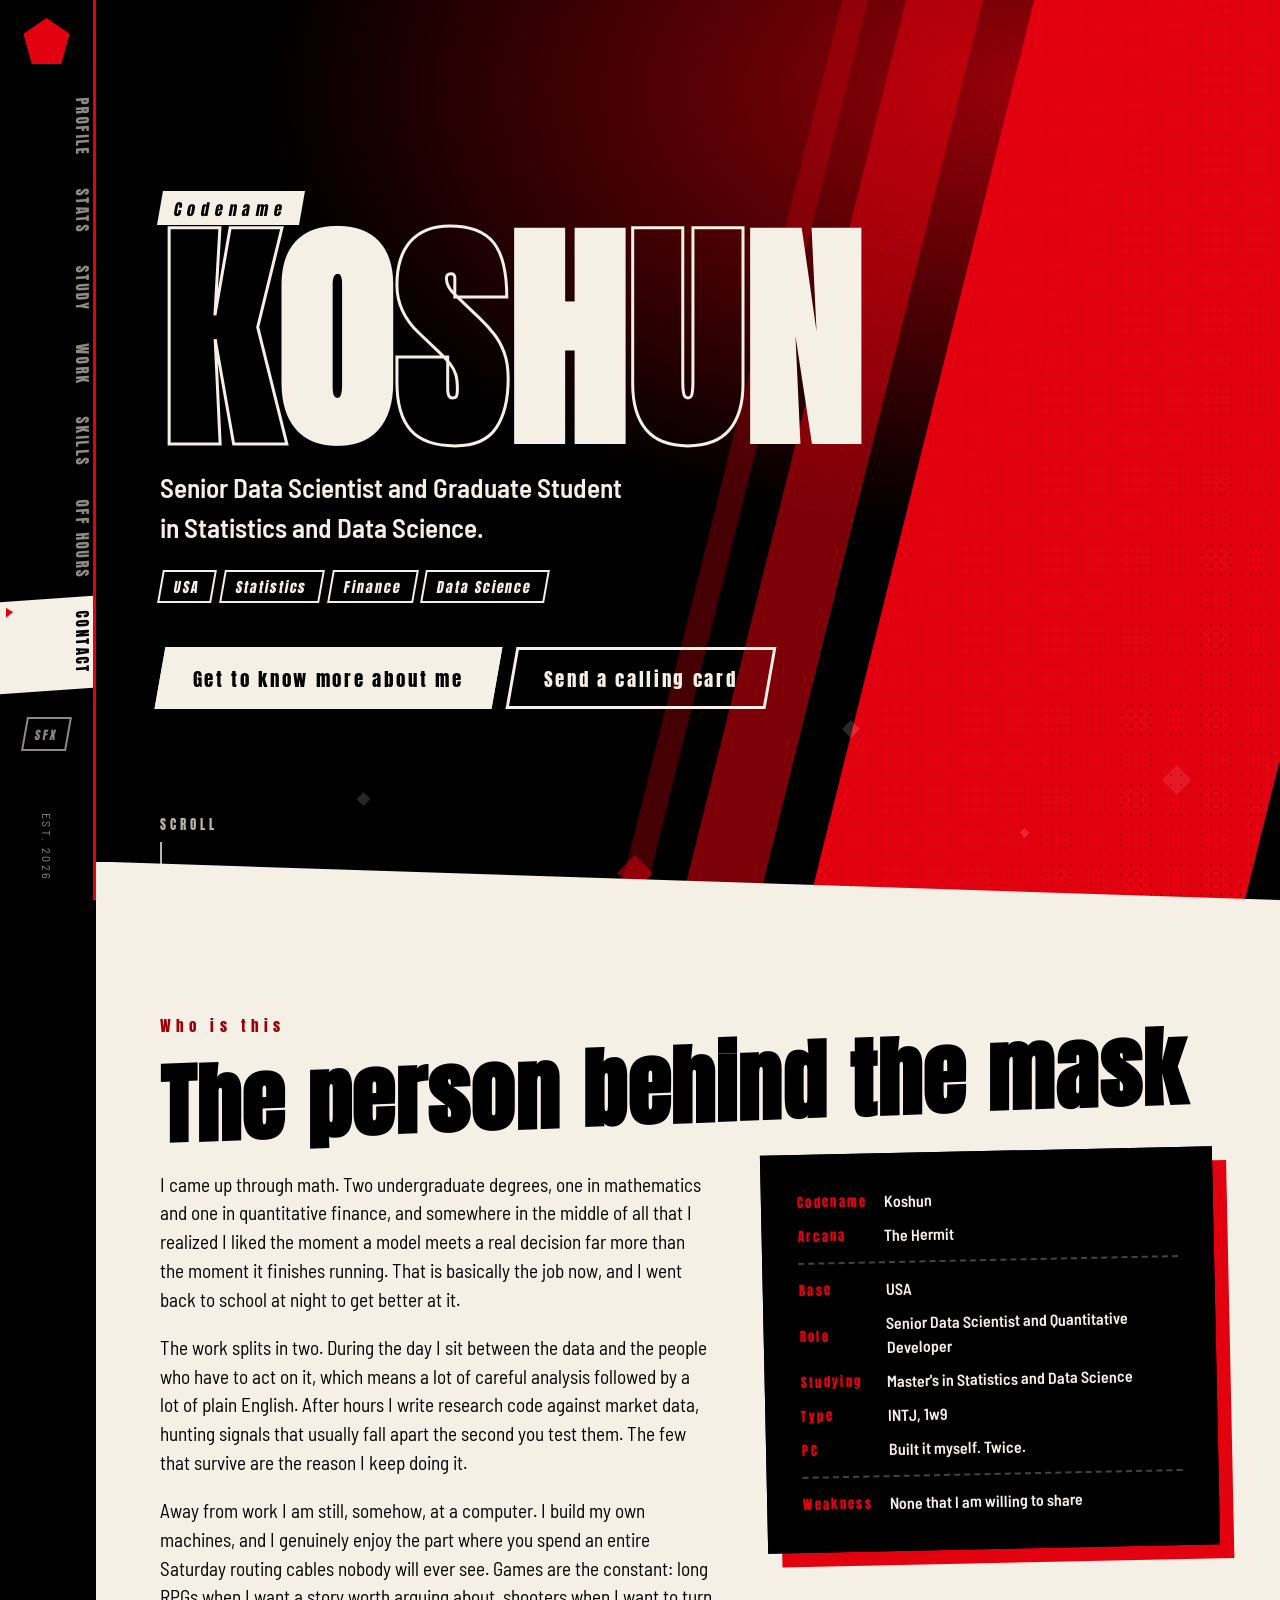
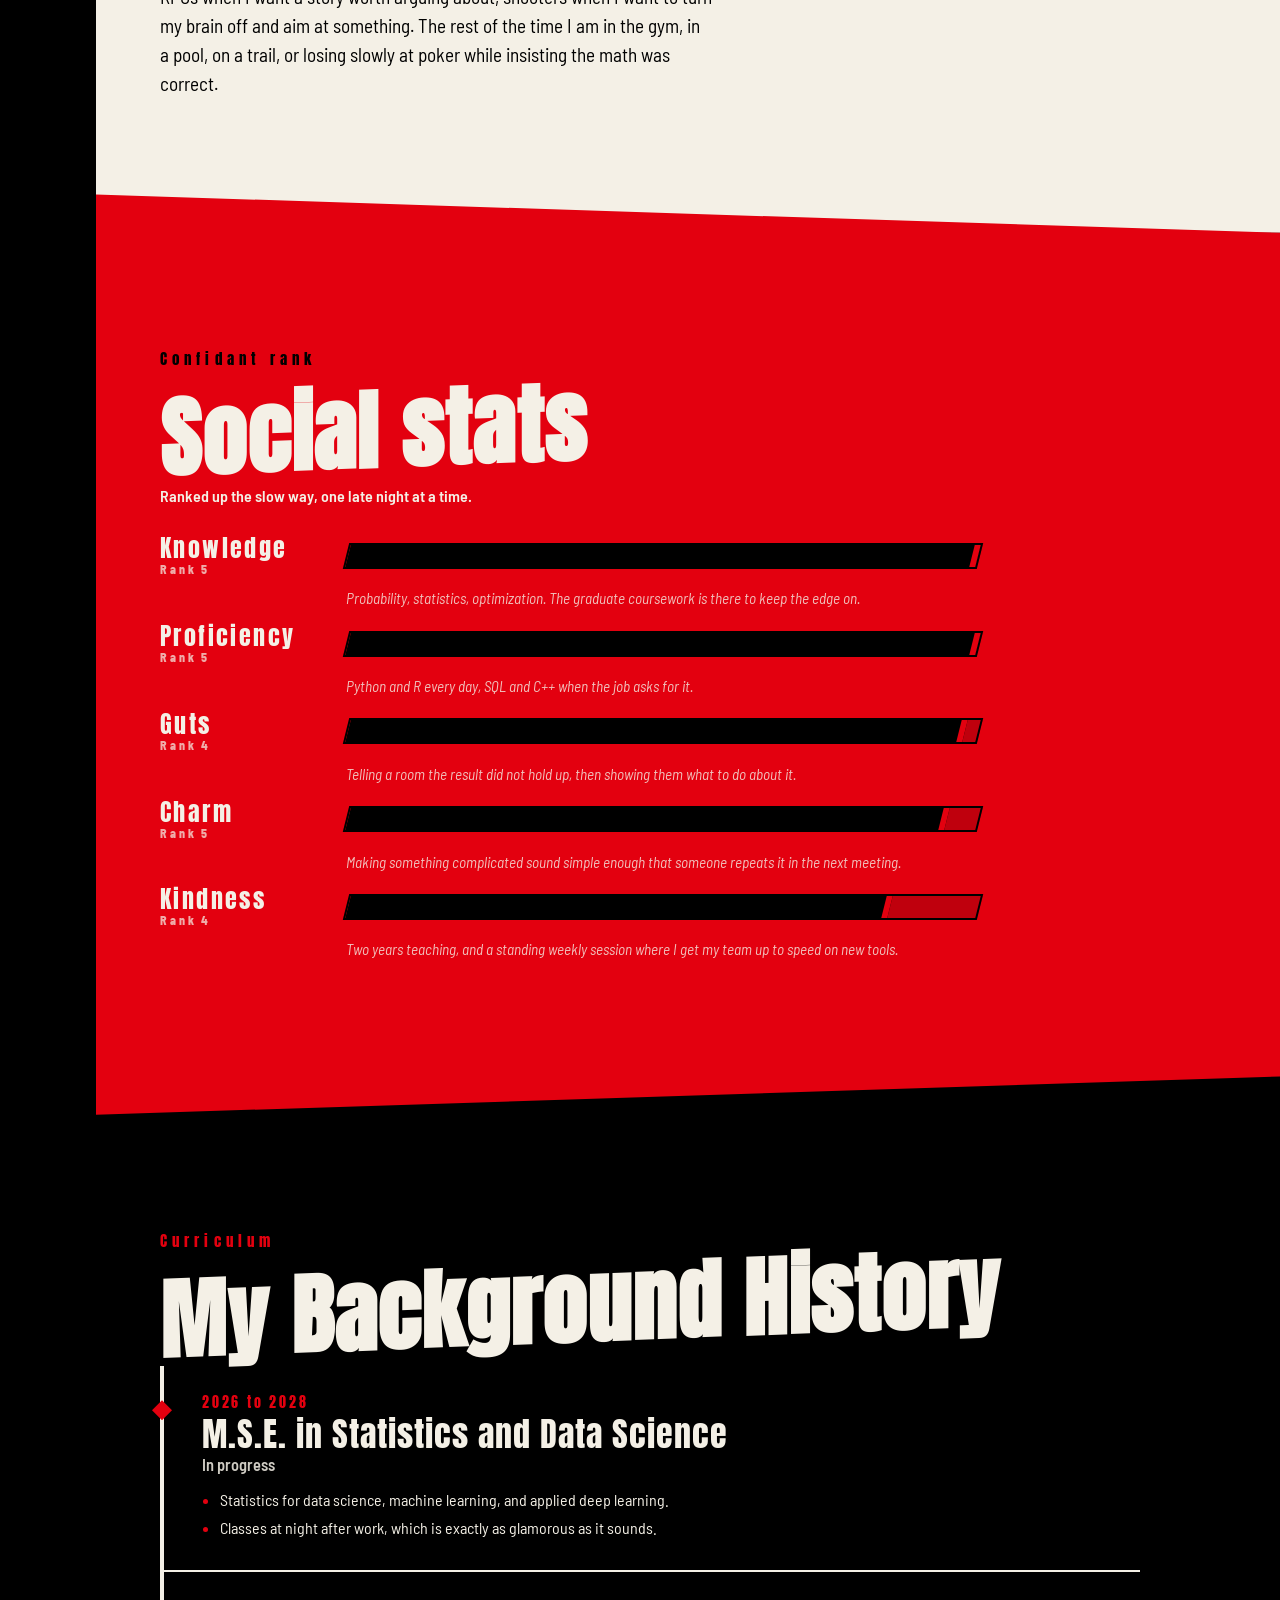
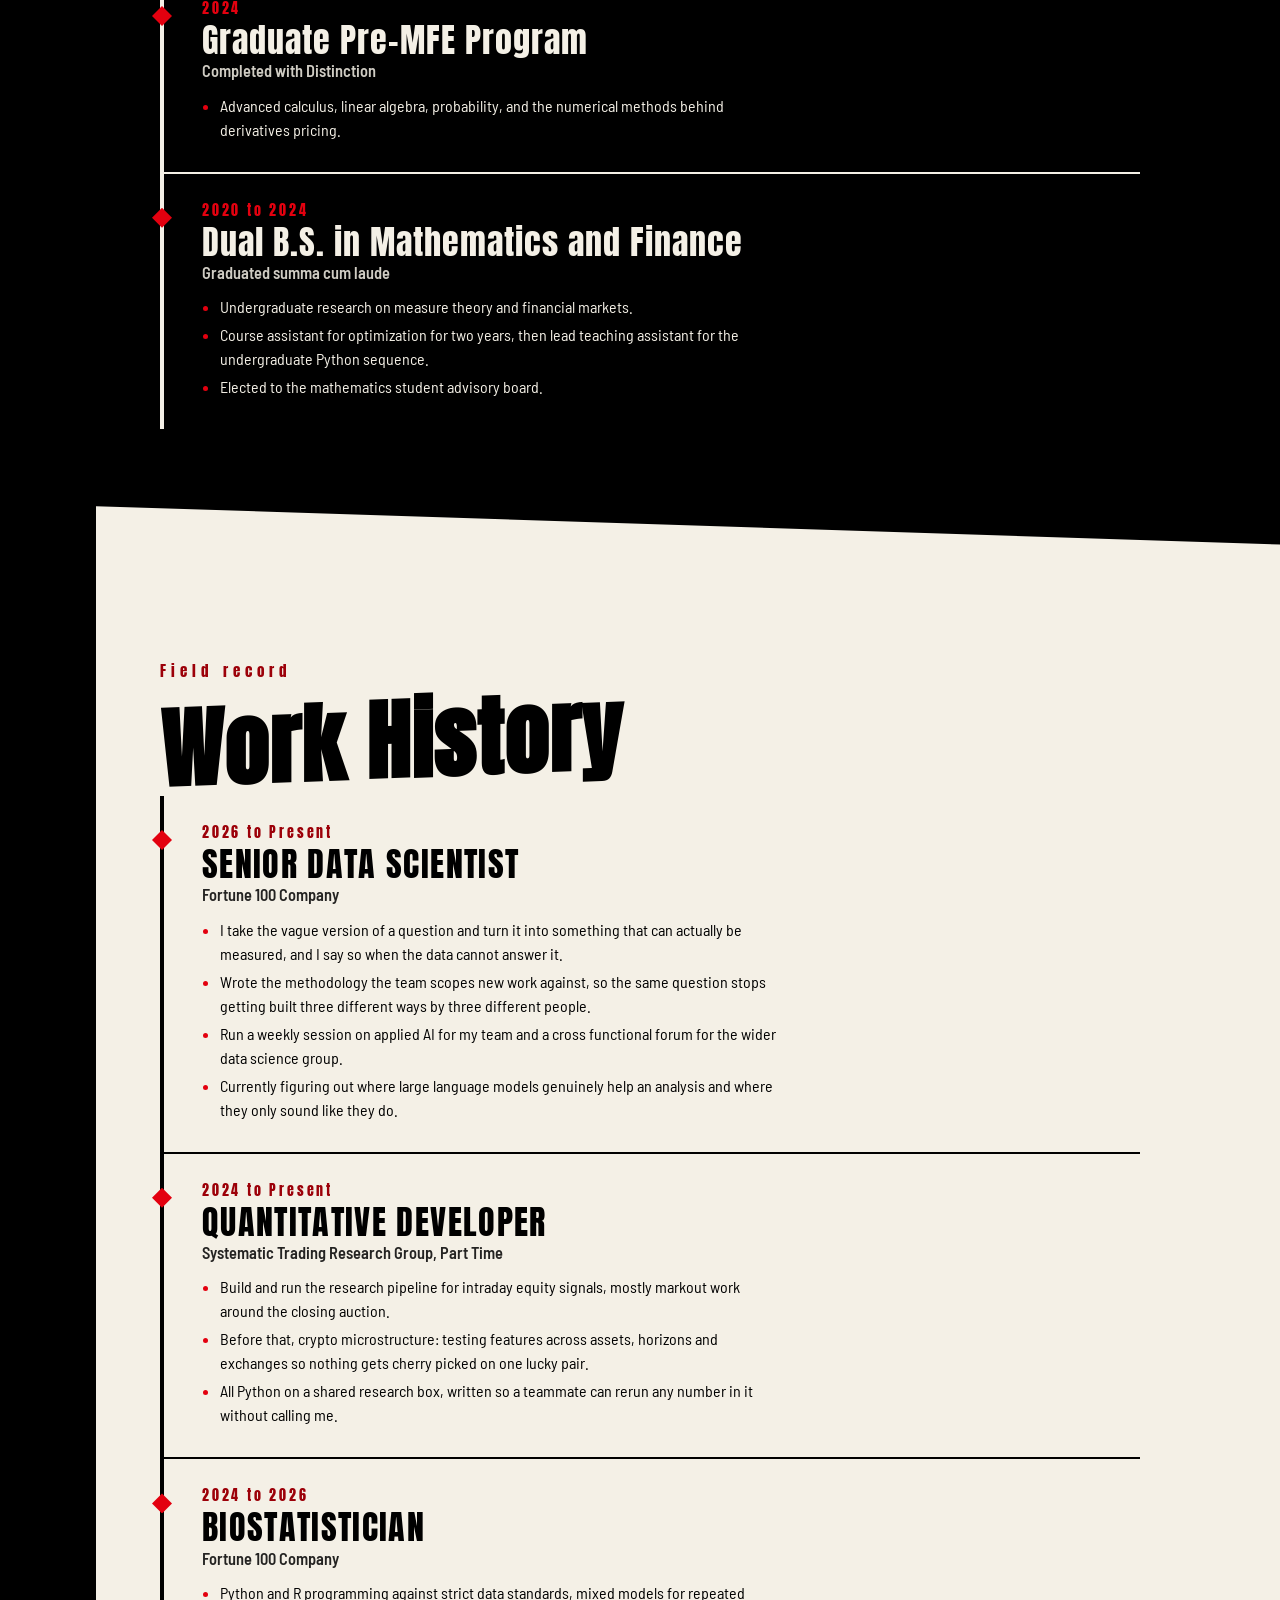
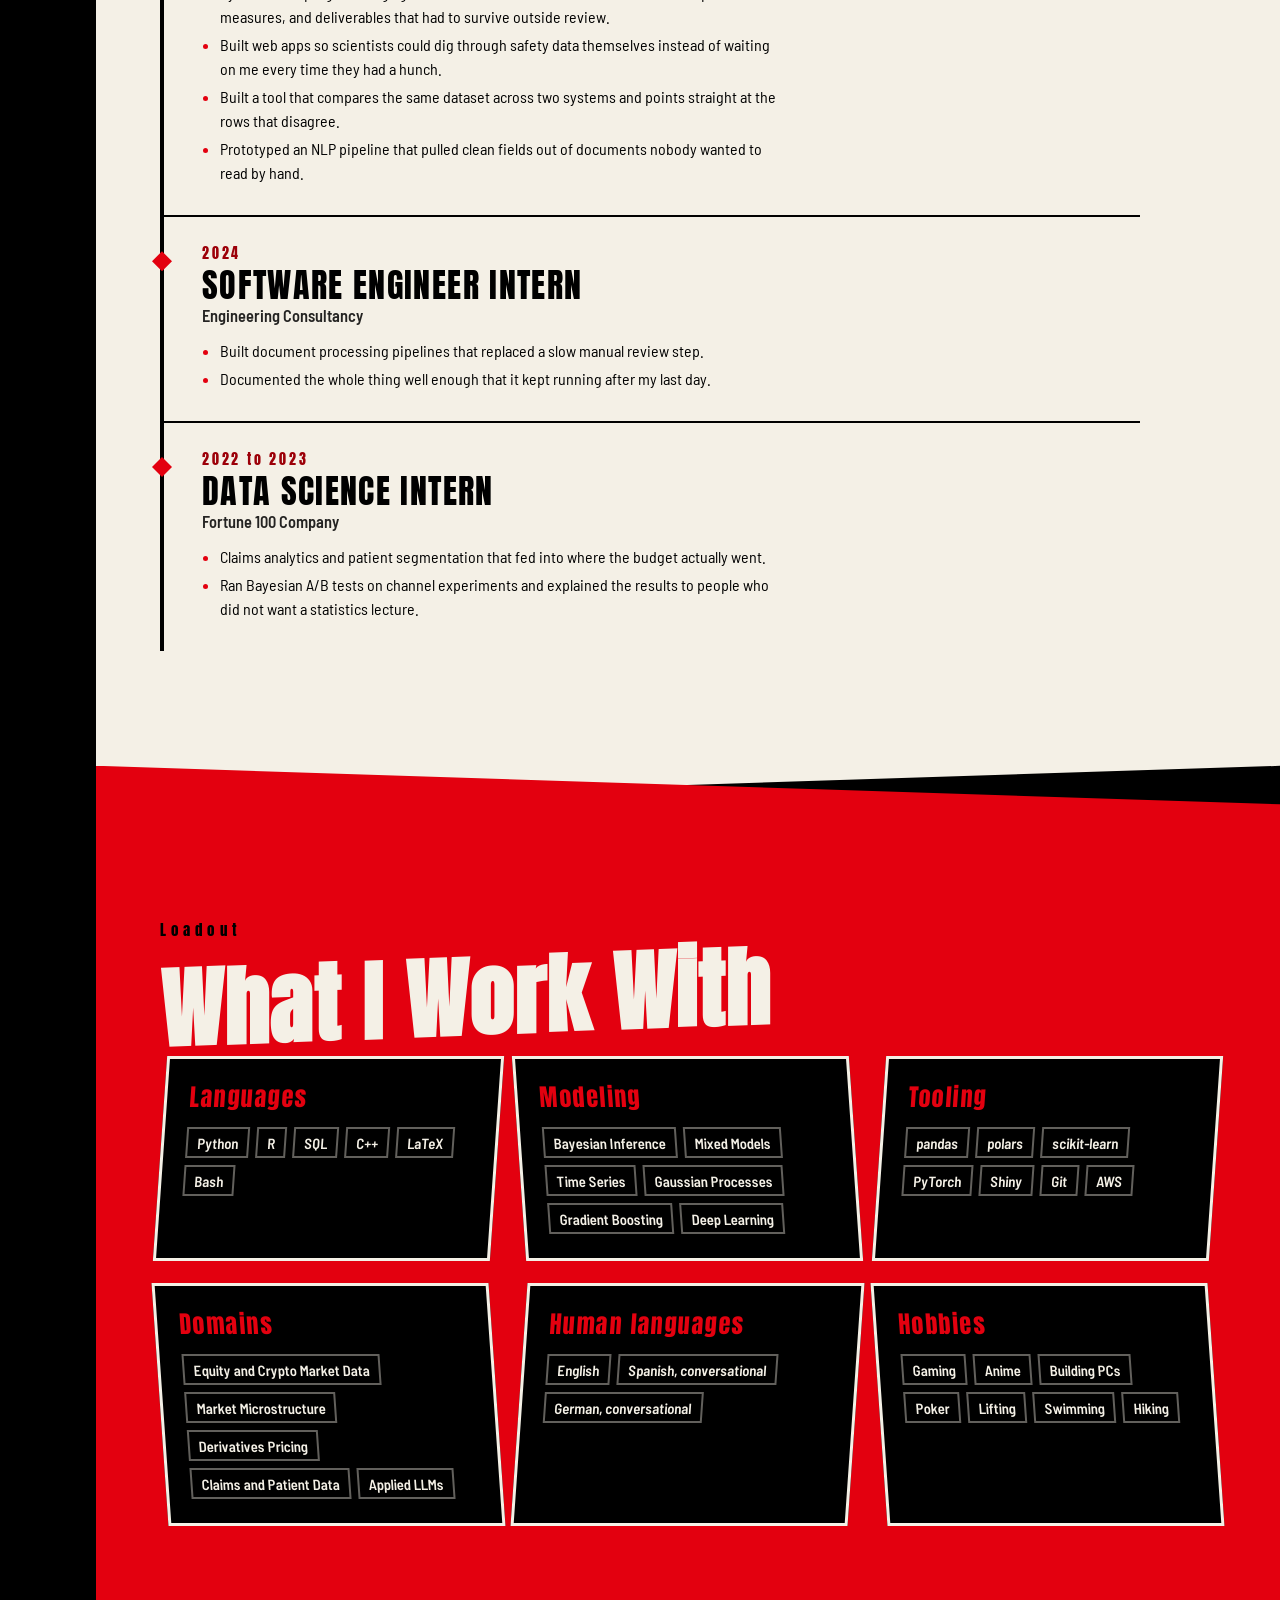
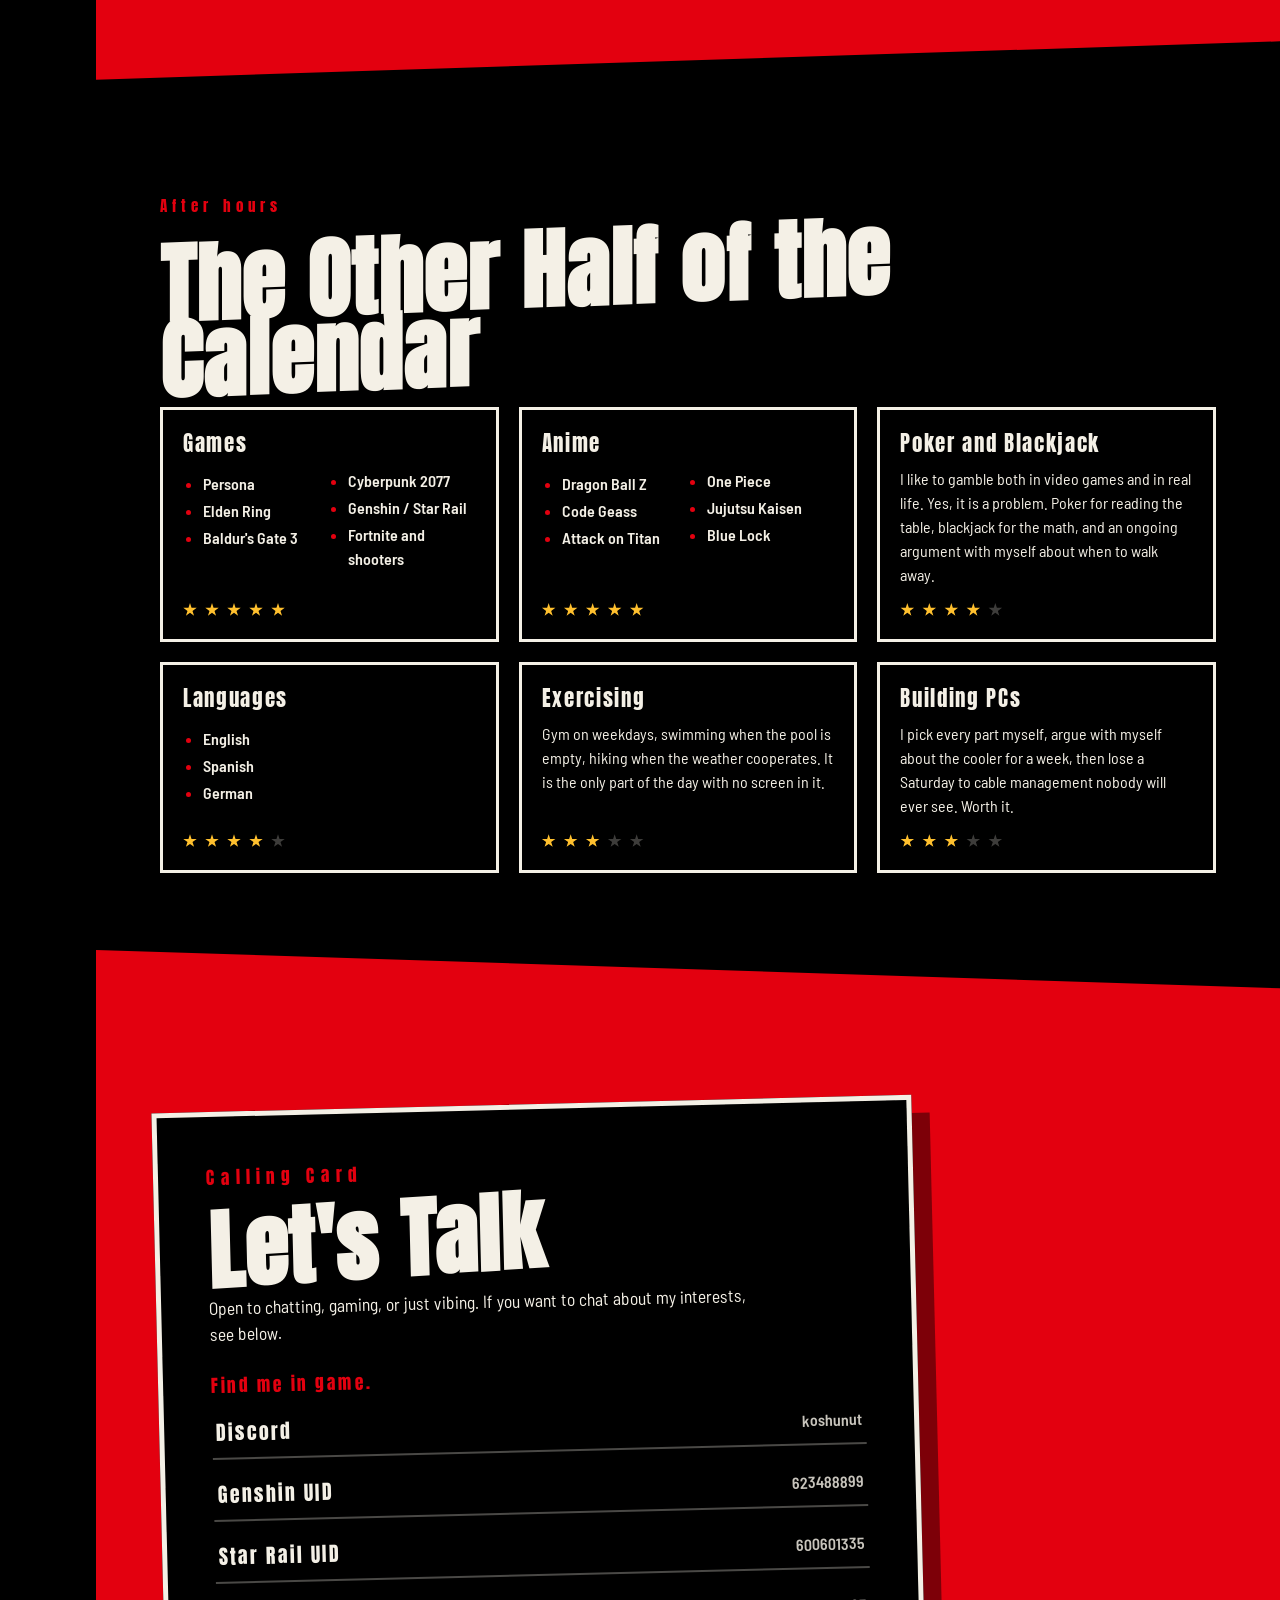
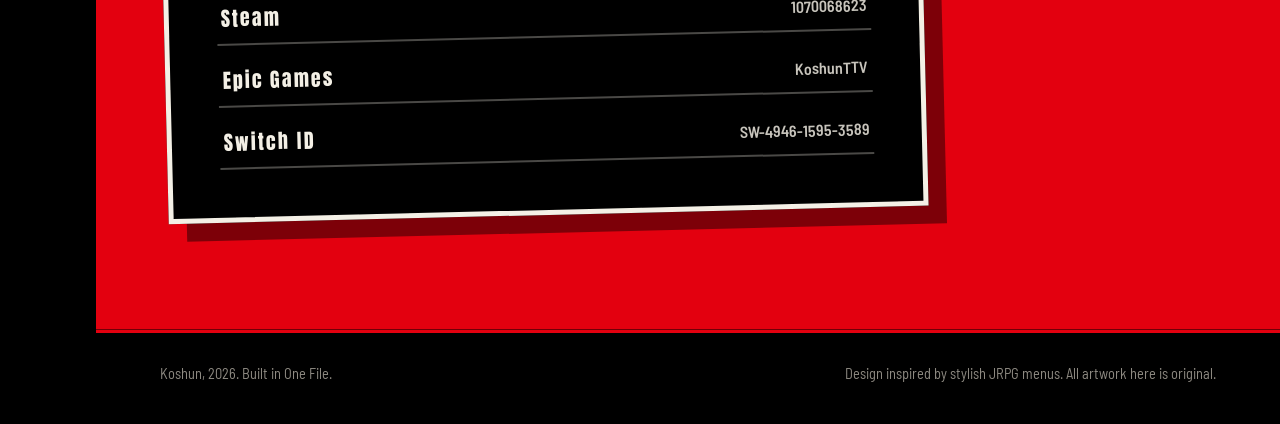
==== commit aa51bd1f: "Update index.html" ====
--- a/index.html
+++ b/index.html
@@ -3,7 +3,7 @@
 <head>
 <meta charset="utf-8">
 <meta name="viewport" content="width=device-width, initial-scale=1">
-<title>KOSHUN // Dossier</title>
+<title>Koshun</title>
 <meta name="description" content="Portfolio of Koshun: senior data scientist, quantitative developer, and graduate student in statistics and data science.">
 <link rel="preconnect" href="https://fonts.googleapis.com">
 <link rel="preconnect" href="https://fonts.gstatic.com" crossorigin>
@@ -285,17 +285,17 @@
   <div class="hobbies">
     <div class="hob">
       <h3>Games</h3>
-      <ul><li>Persona</li><li>Elden Ring</li><li>Baldur's Gate 3</li><li>Cyberpunk 2077</li><li>Genshin Impact</li><li>Honkai: Star Rail</li><li>Fortnite and other shooters</li></ul>
+      <ul class="two"><li>Persona</li><li>Elden Ring</li><li>Baldur's Gate 3</li><li>Cyberpunk 2077</li><li>Genshin / Star Rail</li><li>Fortnite and shooters</li></ul>
       <div class="row" aria-label="Interest level 5 of 5"><span class="pip on"></span><span class="pip on"></span><span class="pip on"></span><span class="pip on"></span><span class="pip on"></span></div>
     </div>
     <div class="hob">
       <h3>Anime</h3>
-      <ul><li>Dragon Ball Z</li><li>Code Geass</li><li>Attack on Titan</li><li>One Piece</li><li>Jujutsu Kaisen</li><li>Blue Lock</li></ul>
+      <ul class="two"><li>Dragon Ball Z</li><li>Code Geass</li><li>Attack on Titan</li><li>One Piece</li><li>Jujutsu Kaisen</li><li>Blue Lock</li></ul>
       <div class="row" aria-label="Interest level 5 of 5"><span class="pip on"></span><span class="pip on"></span><span class="pip on"></span><span class="pip on"></span><span class="pip on"></span></div>
     </div>
     <div class="hob">
-      <h3>Poker</h3>
-      <p>I like to gamble both in video games and in real life. Yes, it is a problem.</p>
+      <h3>Poker and Blackjack</h3>
+      <p>I like to gamble both in video games and in real life. Yes, it is a problem. Poker for reading the table, blackjack for the math, and an ongoing argument with myself about when to walk away.</p>
       <div class="row" aria-label="Interest level 4 of 5"><span class="pip on"></span><span class="pip on"></span><span class="pip on"></span><span class="pip on"></span><span class="pip"></span></div>
     </div>
     <div class="hob">
@@ -304,7 +304,7 @@
       <div class="row" aria-label="Interest level 4 of 5"><span class="pip on"></span><span class="pip on"></span><span class="pip on"></span><span class="pip on"></span><span class="pip"></span></div>
     </div>
     <div class="hob">
-      <h3>Moving around</h3>
+      <h3>Exercising</h3>
       <p>Gym on weekdays, swimming when the pool is empty, hiking when the weather cooperates. It is the only part of the day with no screen in it.</p>
       <div class="row" aria-label="Interest level 3 of 5"><span class="pip on"></span><span class="pip on"></span><span class="pip on"></span><span class="pip"></span><span class="pip"></span></div>
     </div>
--- a/styles.css
+++ b/styles.css
@@ -417,19 +417,23 @@
 /* ============================================================
    OFF HOURS
    ============================================================ */
-.hobbies{ display:grid; grid-template-columns:repeat(3,minmax(0,1fr)); gap:clamp(14px,2vw,20px); align-items:start; }
+.hobbies{ display:grid; grid-template-columns:repeat(3,minmax(0,1fr)); gap:clamp(14px,2vw,20px); align-items:stretch; }
 @media (max-width:900px){ .hobbies{ grid-template-columns:repeat(2,minmax(0,1fr)); } }
 @media (max-width:560px){ .hobbies{ grid-template-columns:1fr; } }
 .hob{
   border:3px solid var(--bone); padding:18px 20px 22px;
   background:rgba(0,0,0,.25);
+  display:flex; flex-direction:column; height:100%;
 }
 .hob h3{ font-size:1.3rem; letter-spacing:.08em; }
 .hob p{ margin:8px 0 0; font-size:1rem; }
 .hob ul{ margin:10px 0 0; padding-left:20px; font-weight:600; }
 .hob li{ margin:3px 0; }
 .hob li::marker{ color:var(--blood); }
-.hob .row{ display:flex; gap:8px; align-items:center; margin-top:12px; }
+.hob ul.two{ columns:2; column-gap:18px; }
+.hob ul.two li{ break-inside:avoid; }
+@media (max-width:420px){ .hob ul.two{ columns:1; } }
+.hob .row{ display:flex; gap:8px; align-items:center; margin-top:auto; padding-top:16px; }
 .pip{ width:14px; height:14px; background:var(--bone); clip-path:polygon(50% 0,61% 35%,98% 35%,68% 57%,79% 91%,50% 70%,21% 91%,32% 57%,2% 35%,39% 35%); opacity:.25; }
 .pip.on{ opacity:1; background:var(--gold); }
 
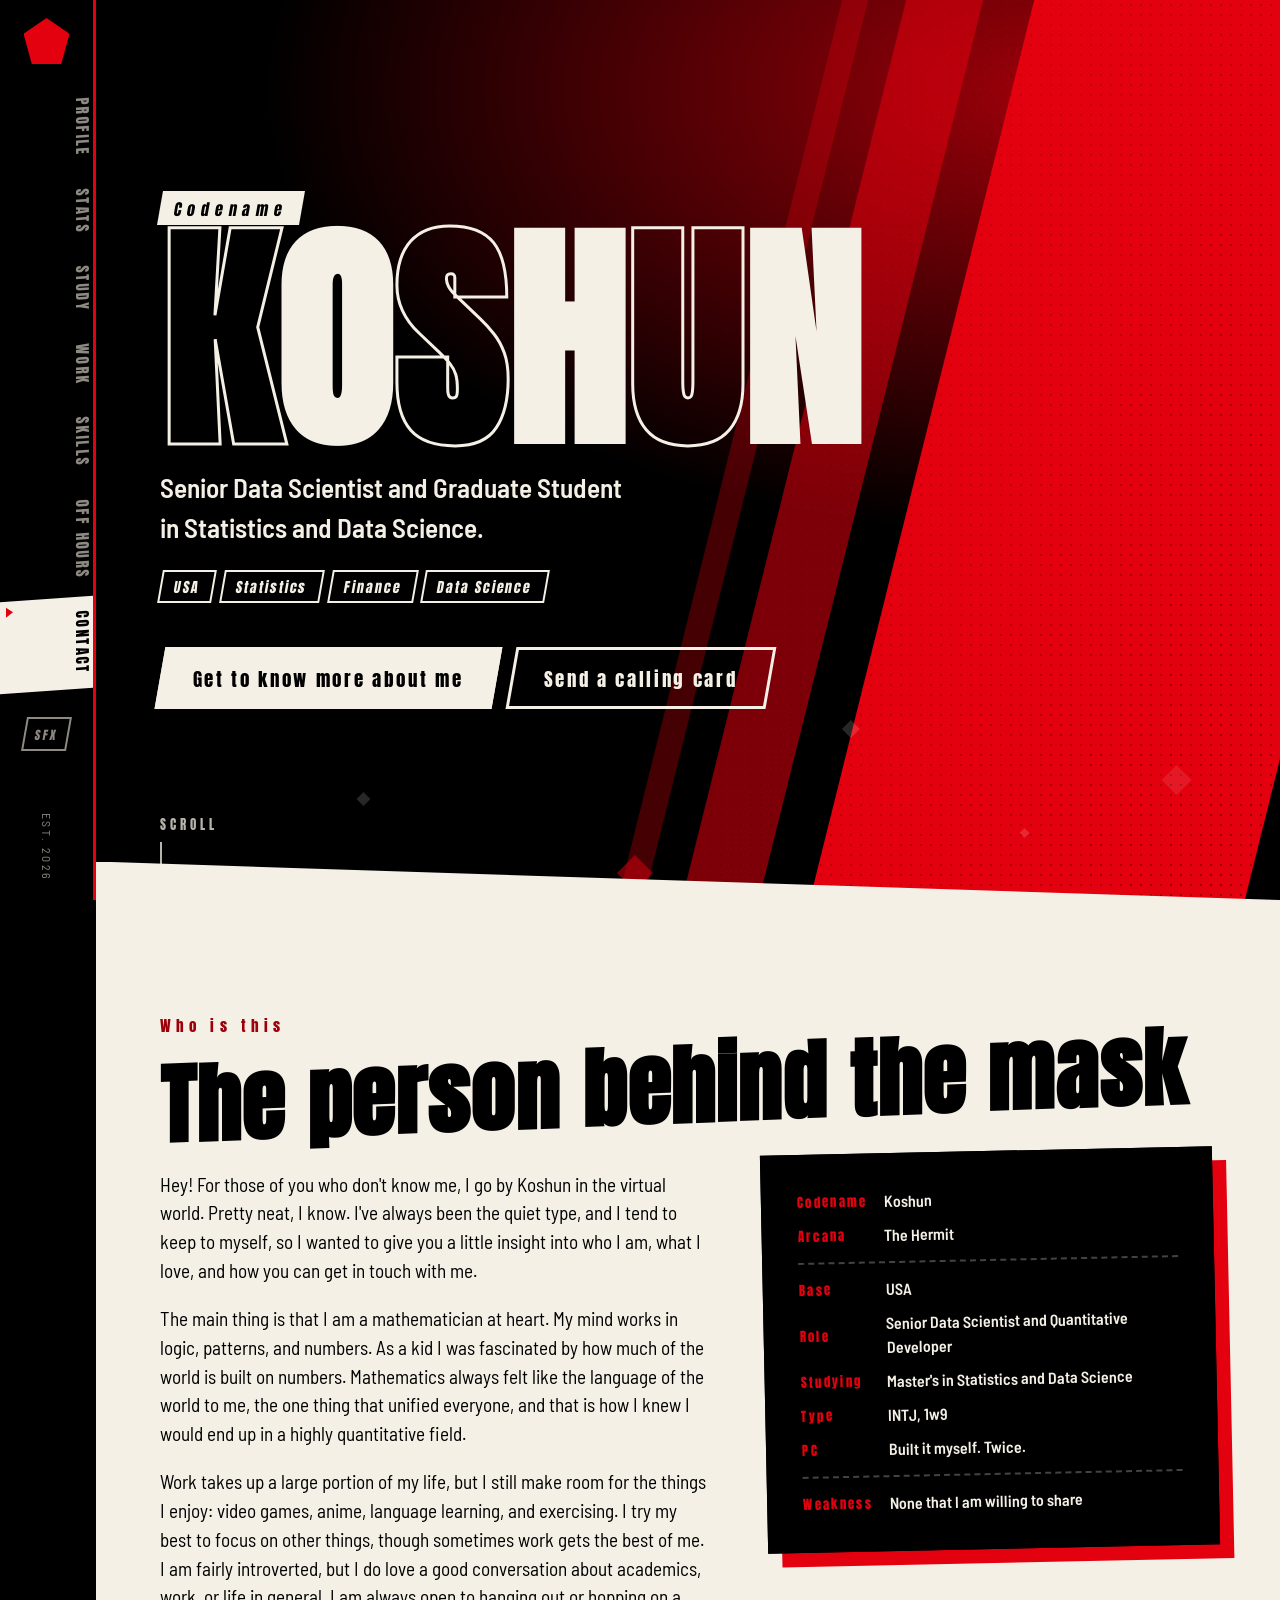
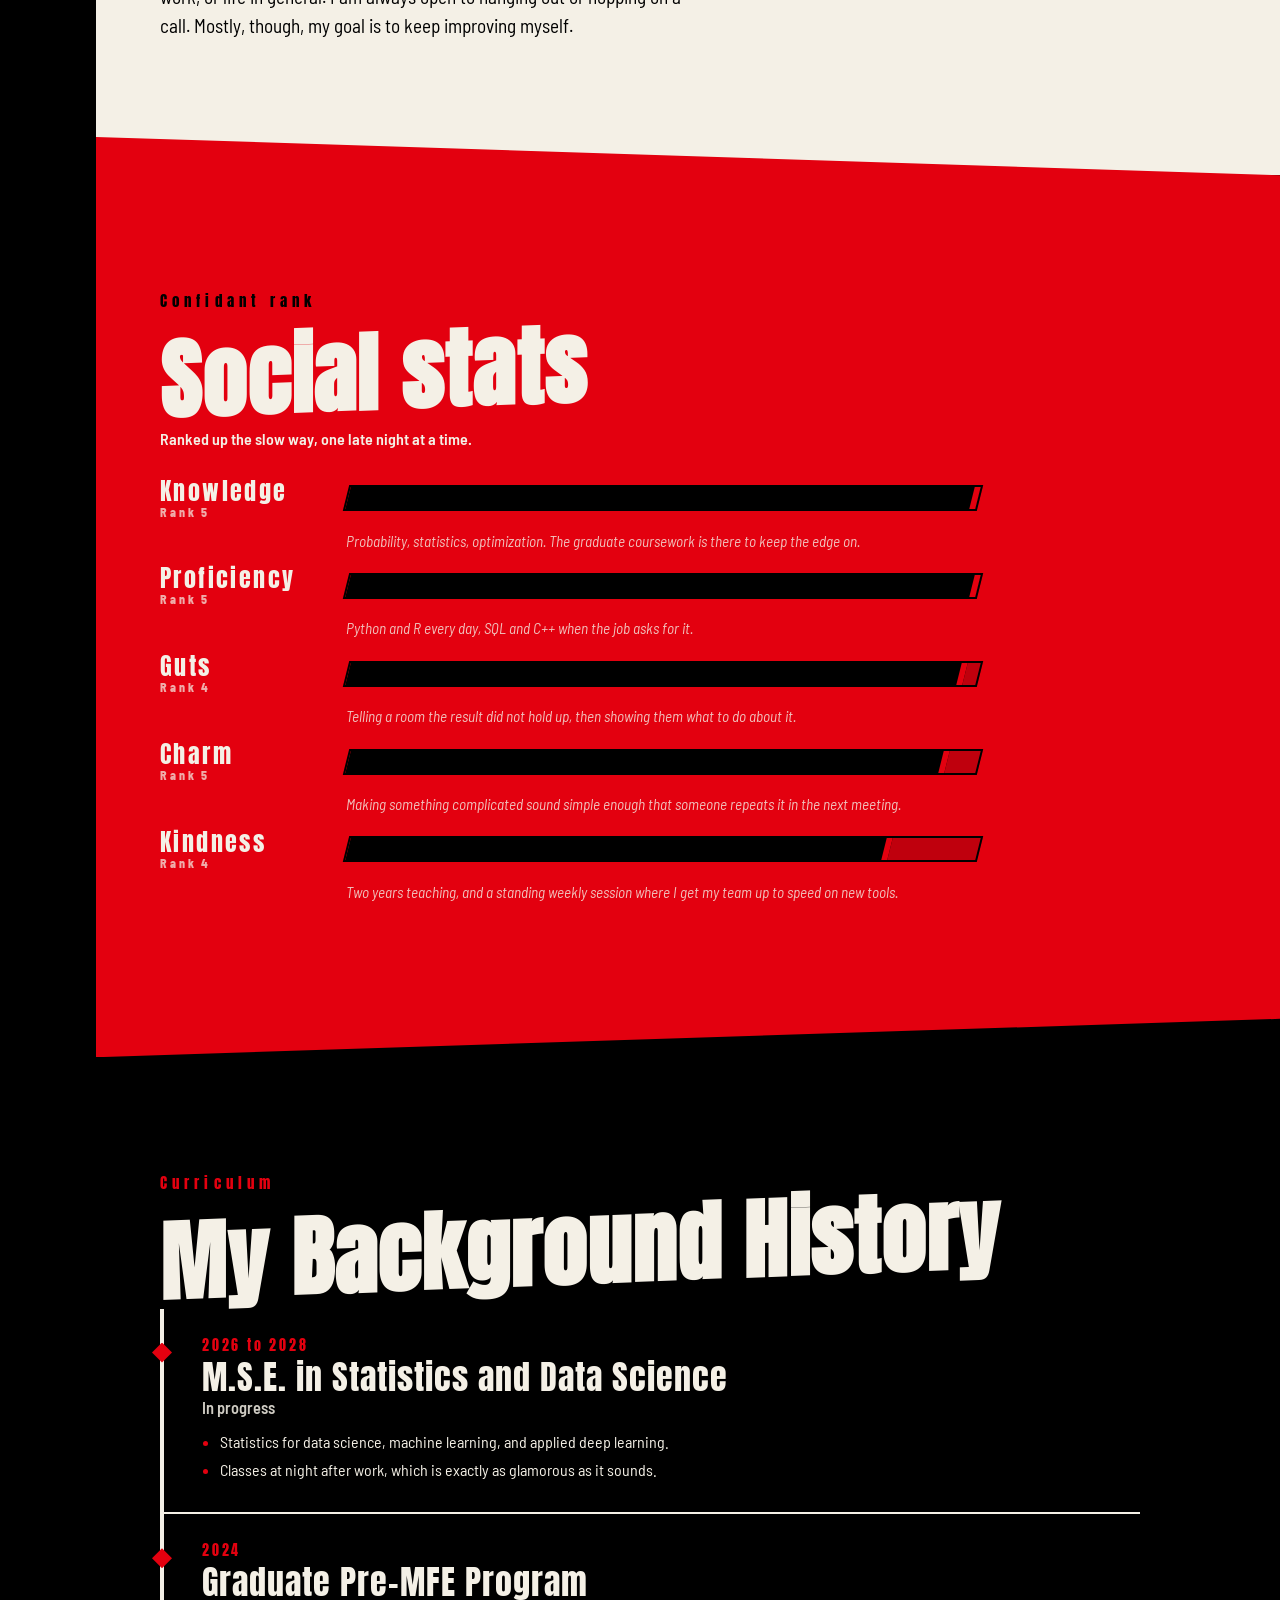
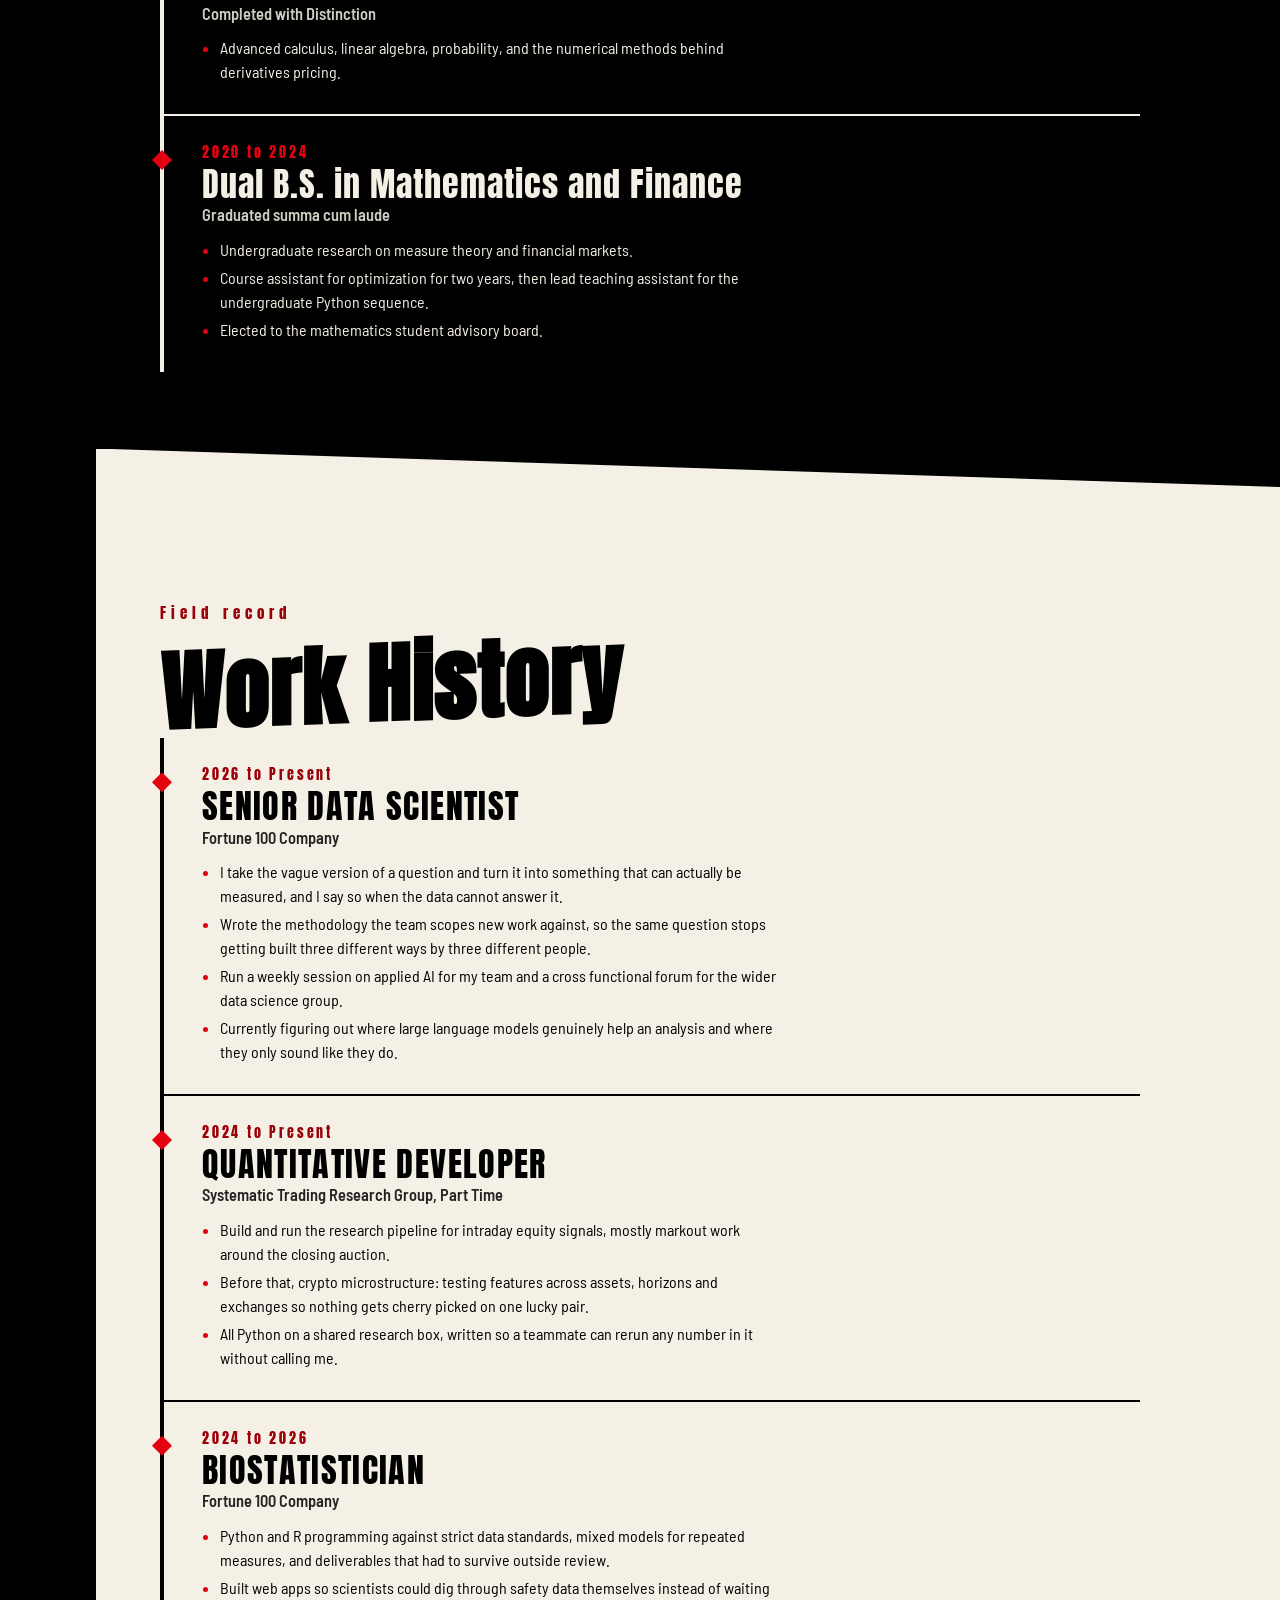
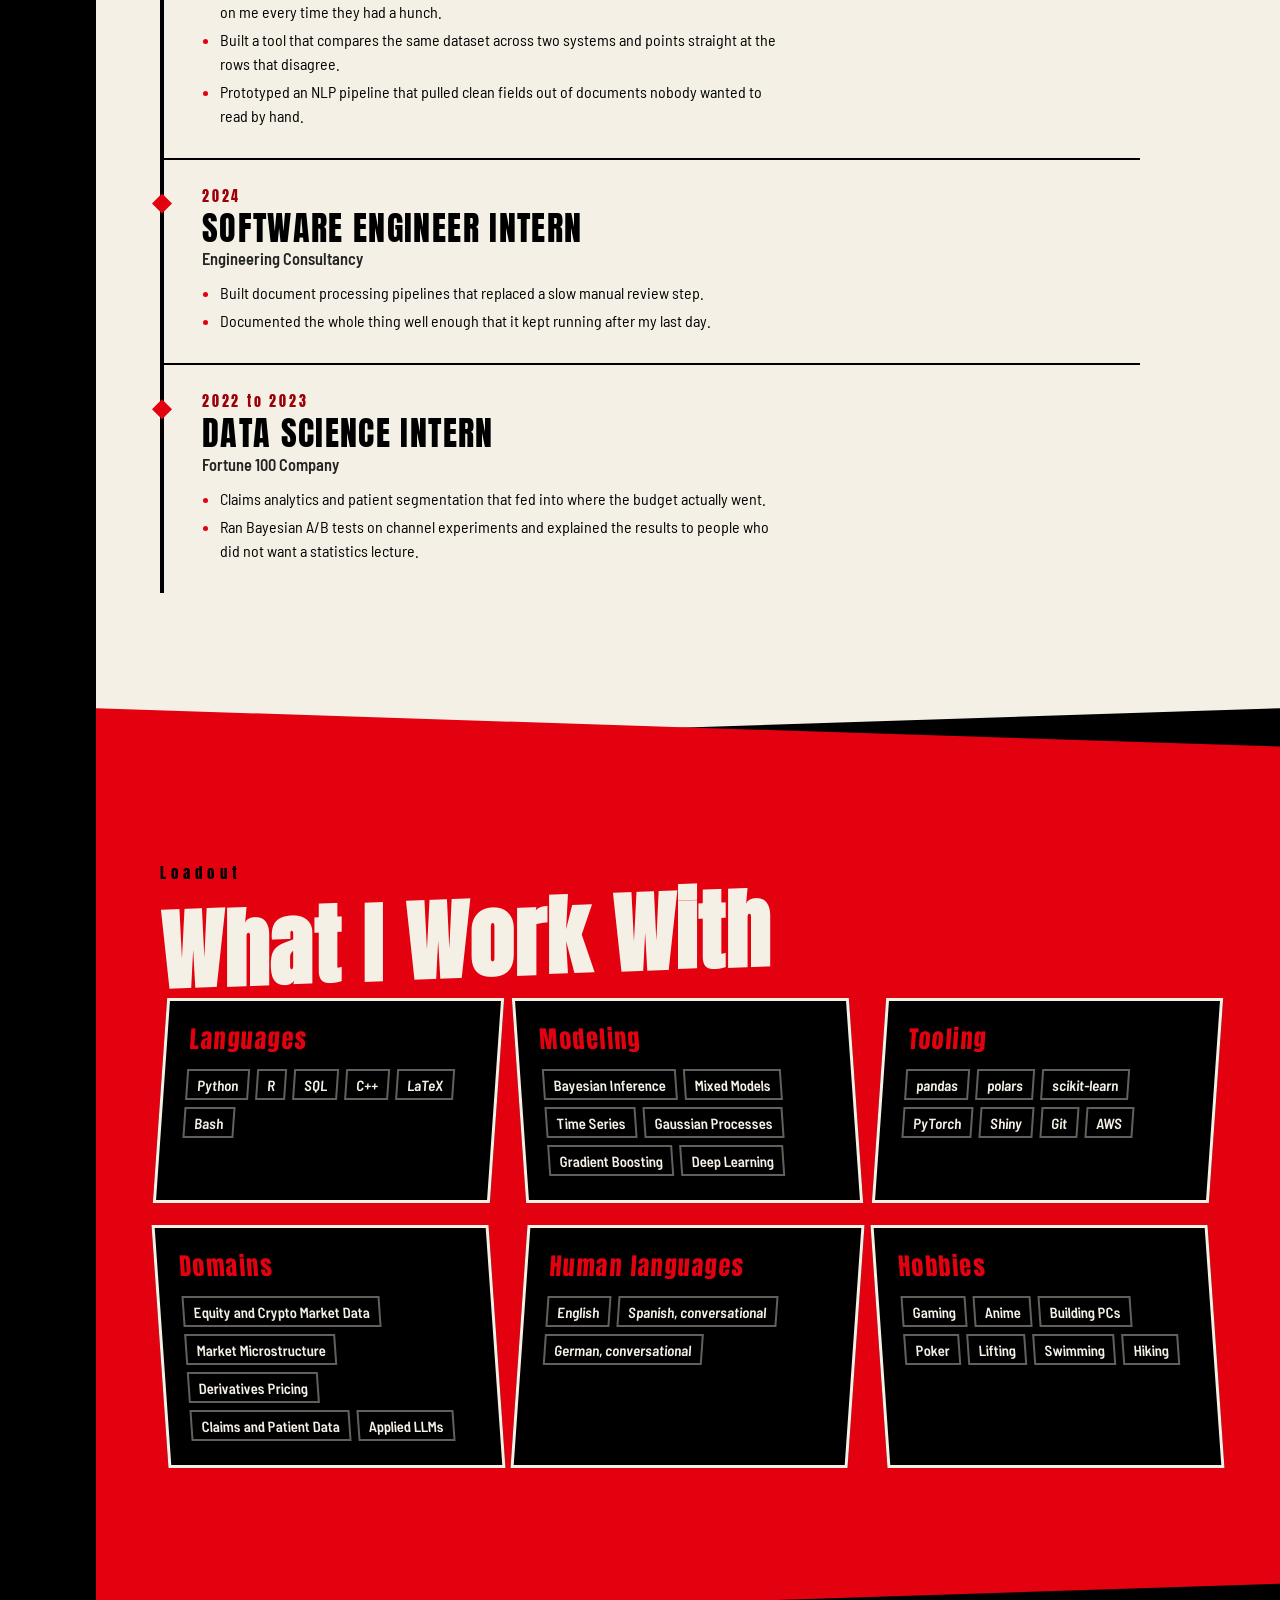
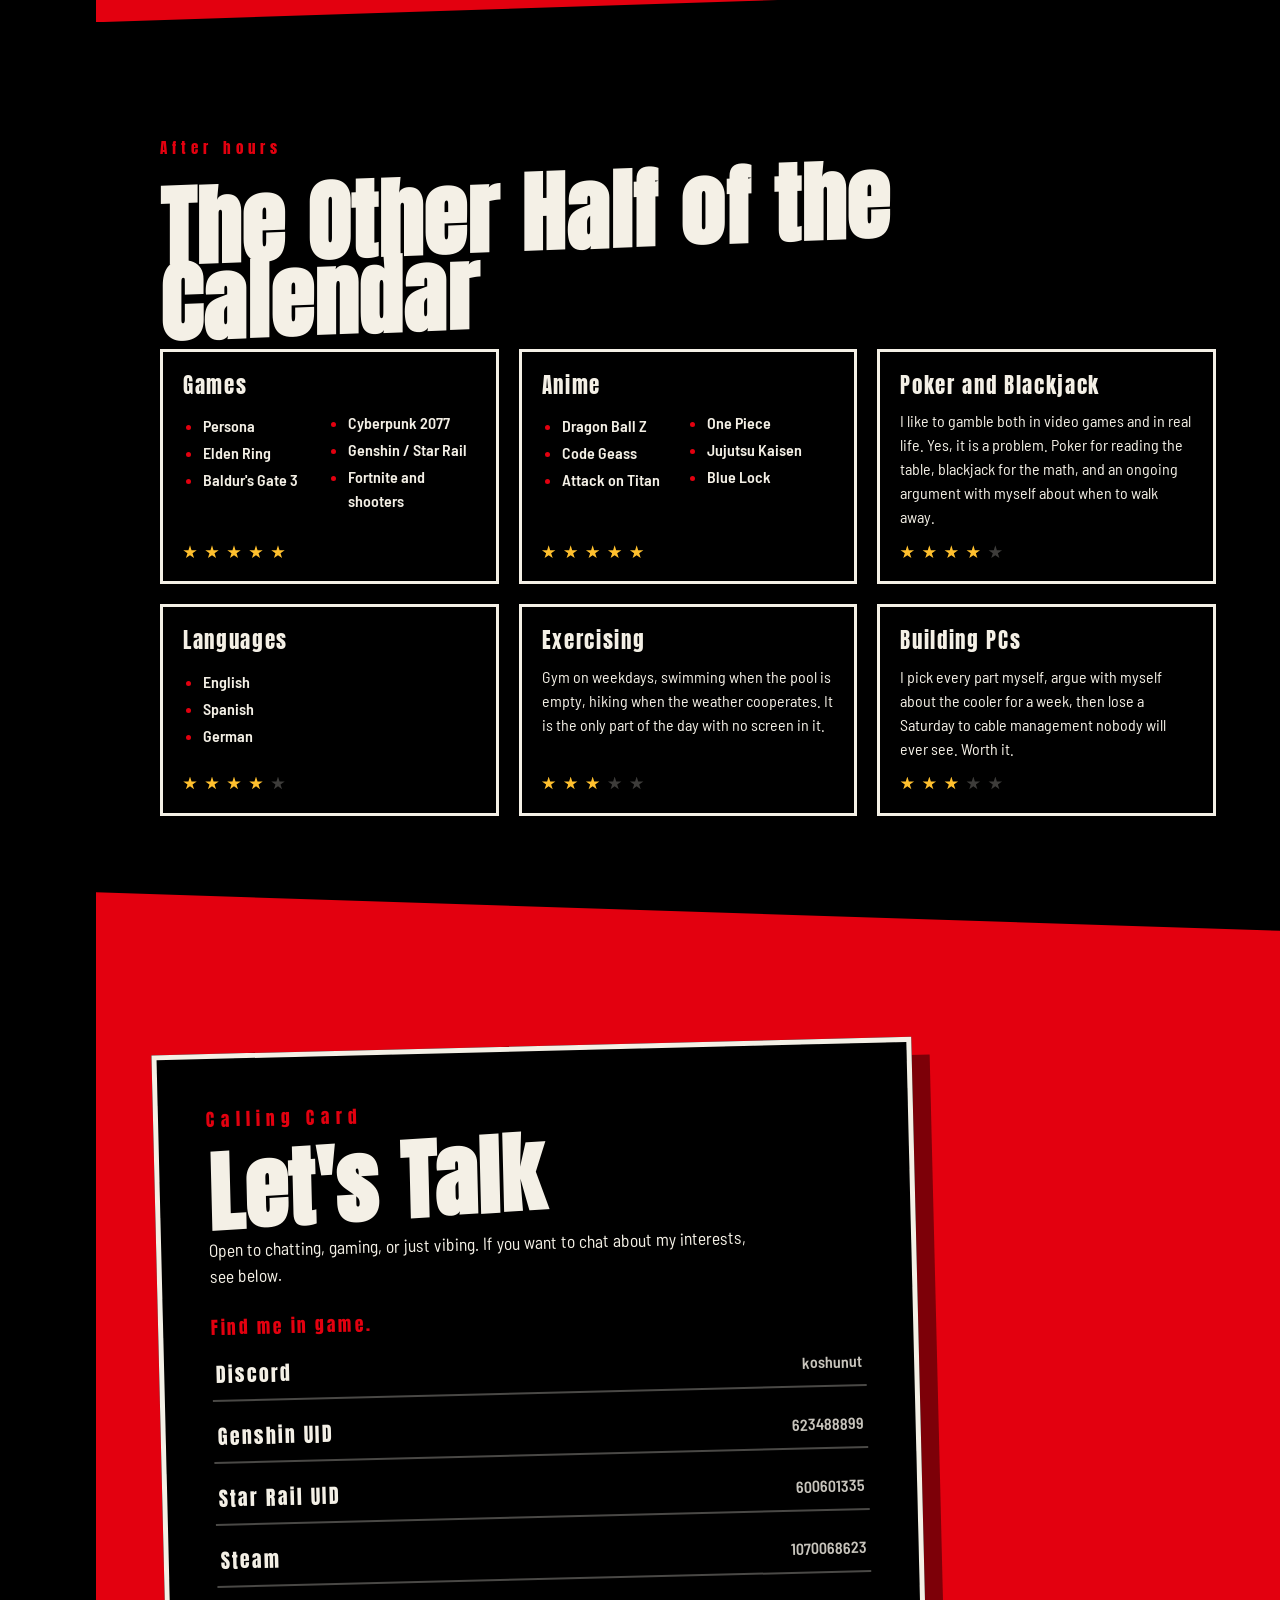
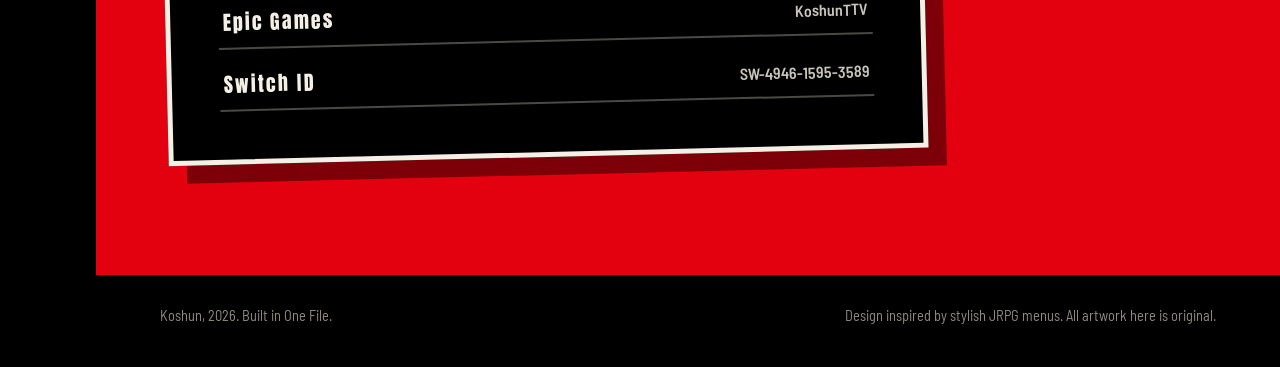
==== commit 80142837: "Update index.html" ====
--- a/index.html
+++ b/index.html
@@ -98,9 +98,9 @@
   <h2>The person behind the mask</h2>
   <div class="dossier">
     <div>
-      <p>I came up through math. Two undergraduate degrees, one in mathematics and one in quantitative finance, and somewhere in the middle of all that I realized I liked the moment a model meets a real decision far more than the moment it finishes running. That is basically the job now, and I went back to school at night to get better at it.</p>
-      <p>The work splits in two. During the day I sit between the data and the people who have to act on it, which means a lot of careful analysis followed by a lot of plain English. After hours I write research code against market data, hunting signals that usually fall apart the second you test them. The few that survive are the reason I keep doing it.</p>
-      <p>Away from work I am still, somehow, at a computer. I build my own machines, and I genuinely enjoy the part where you spend an entire Saturday routing cables nobody will ever see. Games are the constant: long RPGs when I want a story worth arguing about, shooters when I want to turn my brain off and aim at something. The rest of the time I am in the gym, in a pool, on a trail, or losing slowly at poker while insisting the math was correct.</p>
+      <p>Hey! For those of you who don't know me, I go by Koshun in the virtual world. Pretty neat, I know. I've always been the quiet type, and I tend to keep to myself, so I wanted to give you a little insight into who I am, what I love, and how you can get in touch with me.</p>
+      <p>The main thing is that I am a mathematician at heart. My mind works in logic, patterns, and numbers. As a kid I was fascinated by how much of the world is built on numbers. Mathematics always felt like the language of the world to me, the one thing that unified everyone, and that is how I knew I would end up in a highly quantitative field.</p>
+      <p>Work takes up a large portion of my life, but I still make room for the things I enjoy: video games, anime, language learning, and exercising. I try my best to focus on other things, though sometimes work gets the best of me. I am fairly introverted, but I do love a good conversation about academics, work, or life in general. I am always open to hanging out or hopping on a call. Mostly, though, my goal is to keep improving myself.</p>
     </div>
     <div class="idcard">
       <dl>
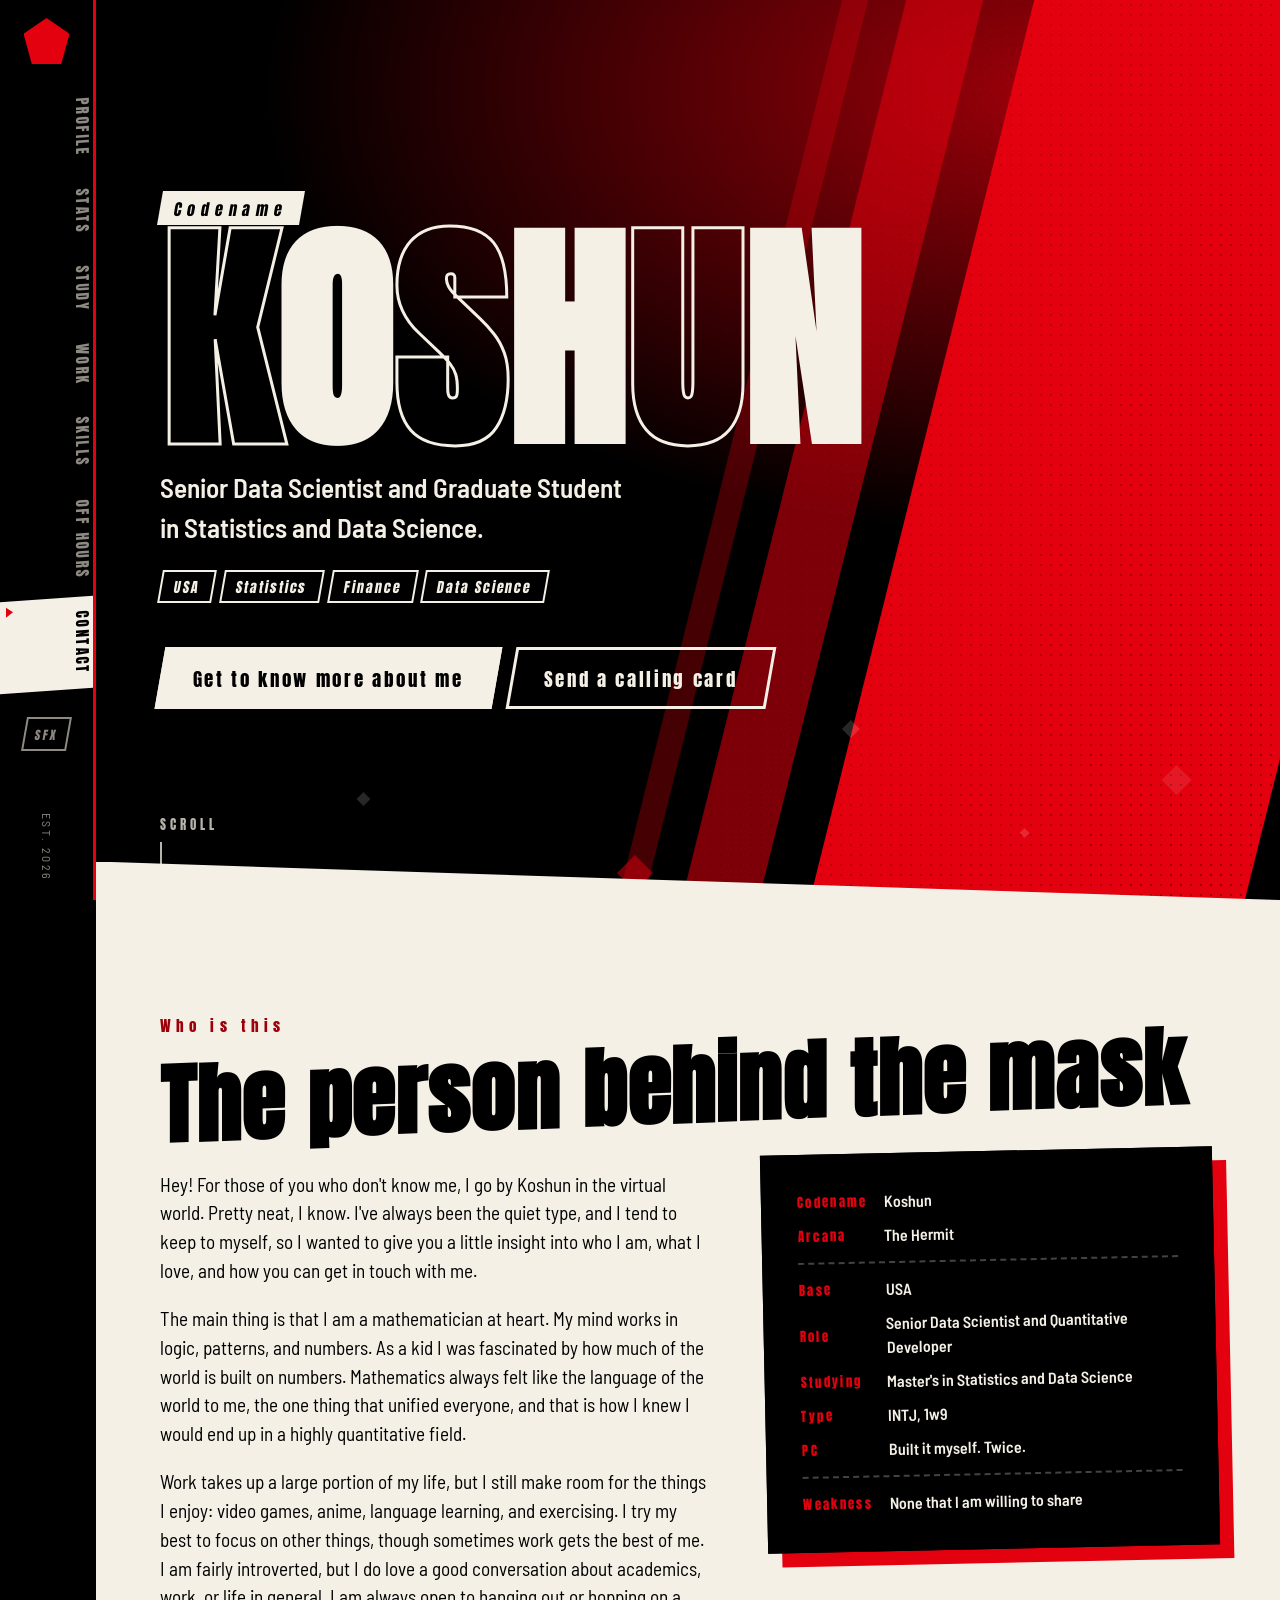
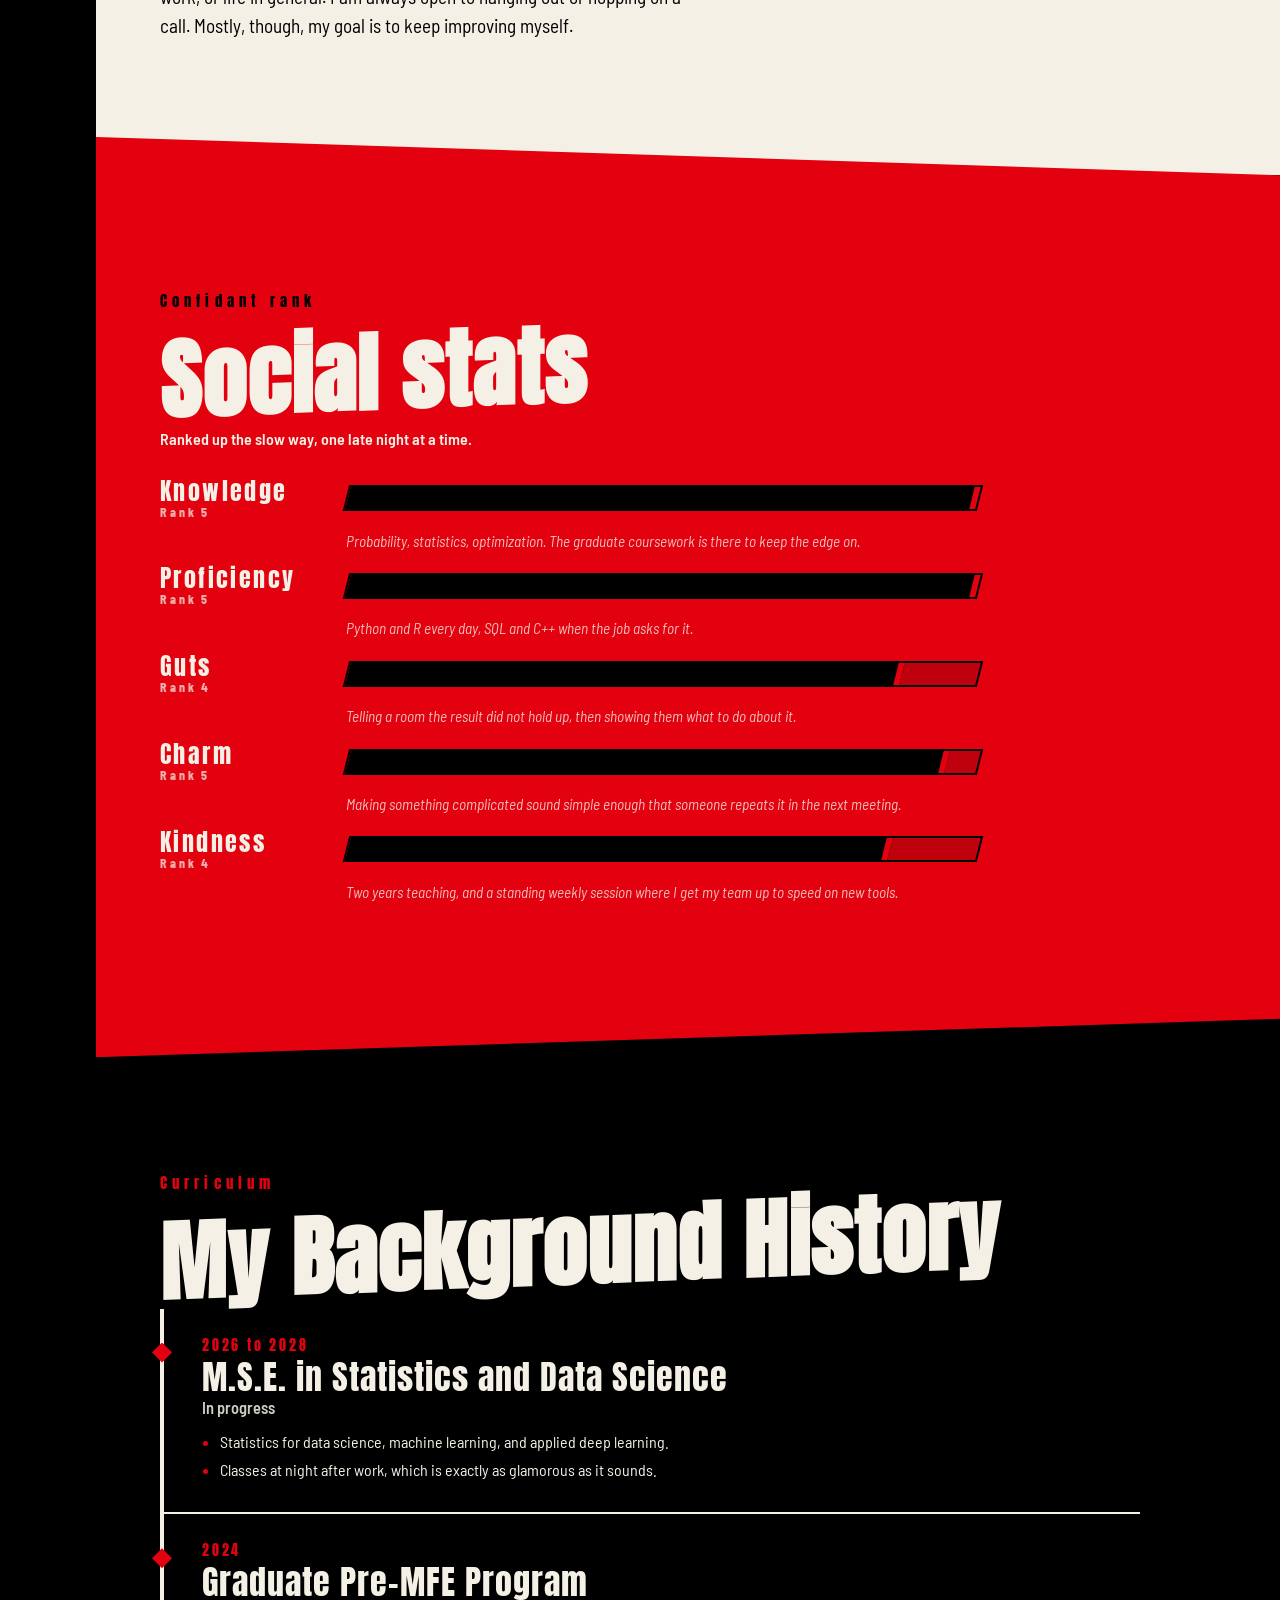
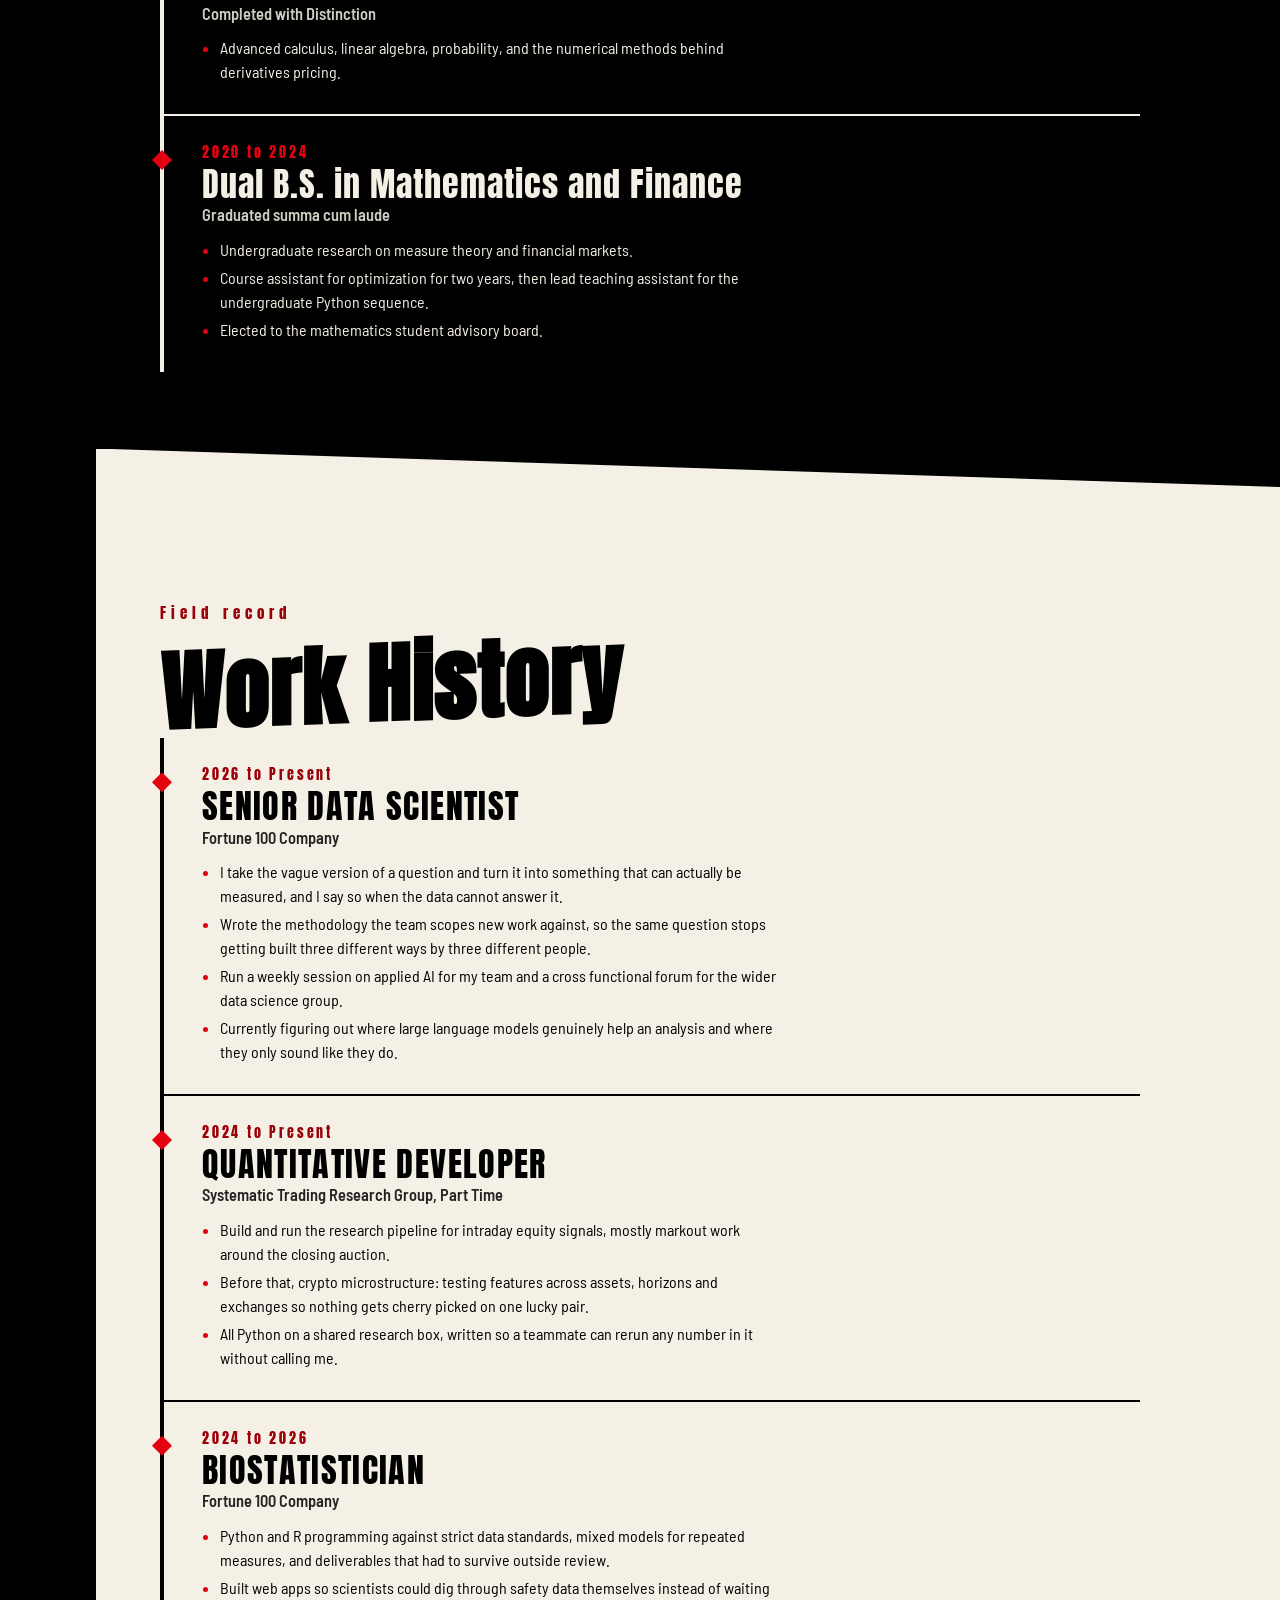
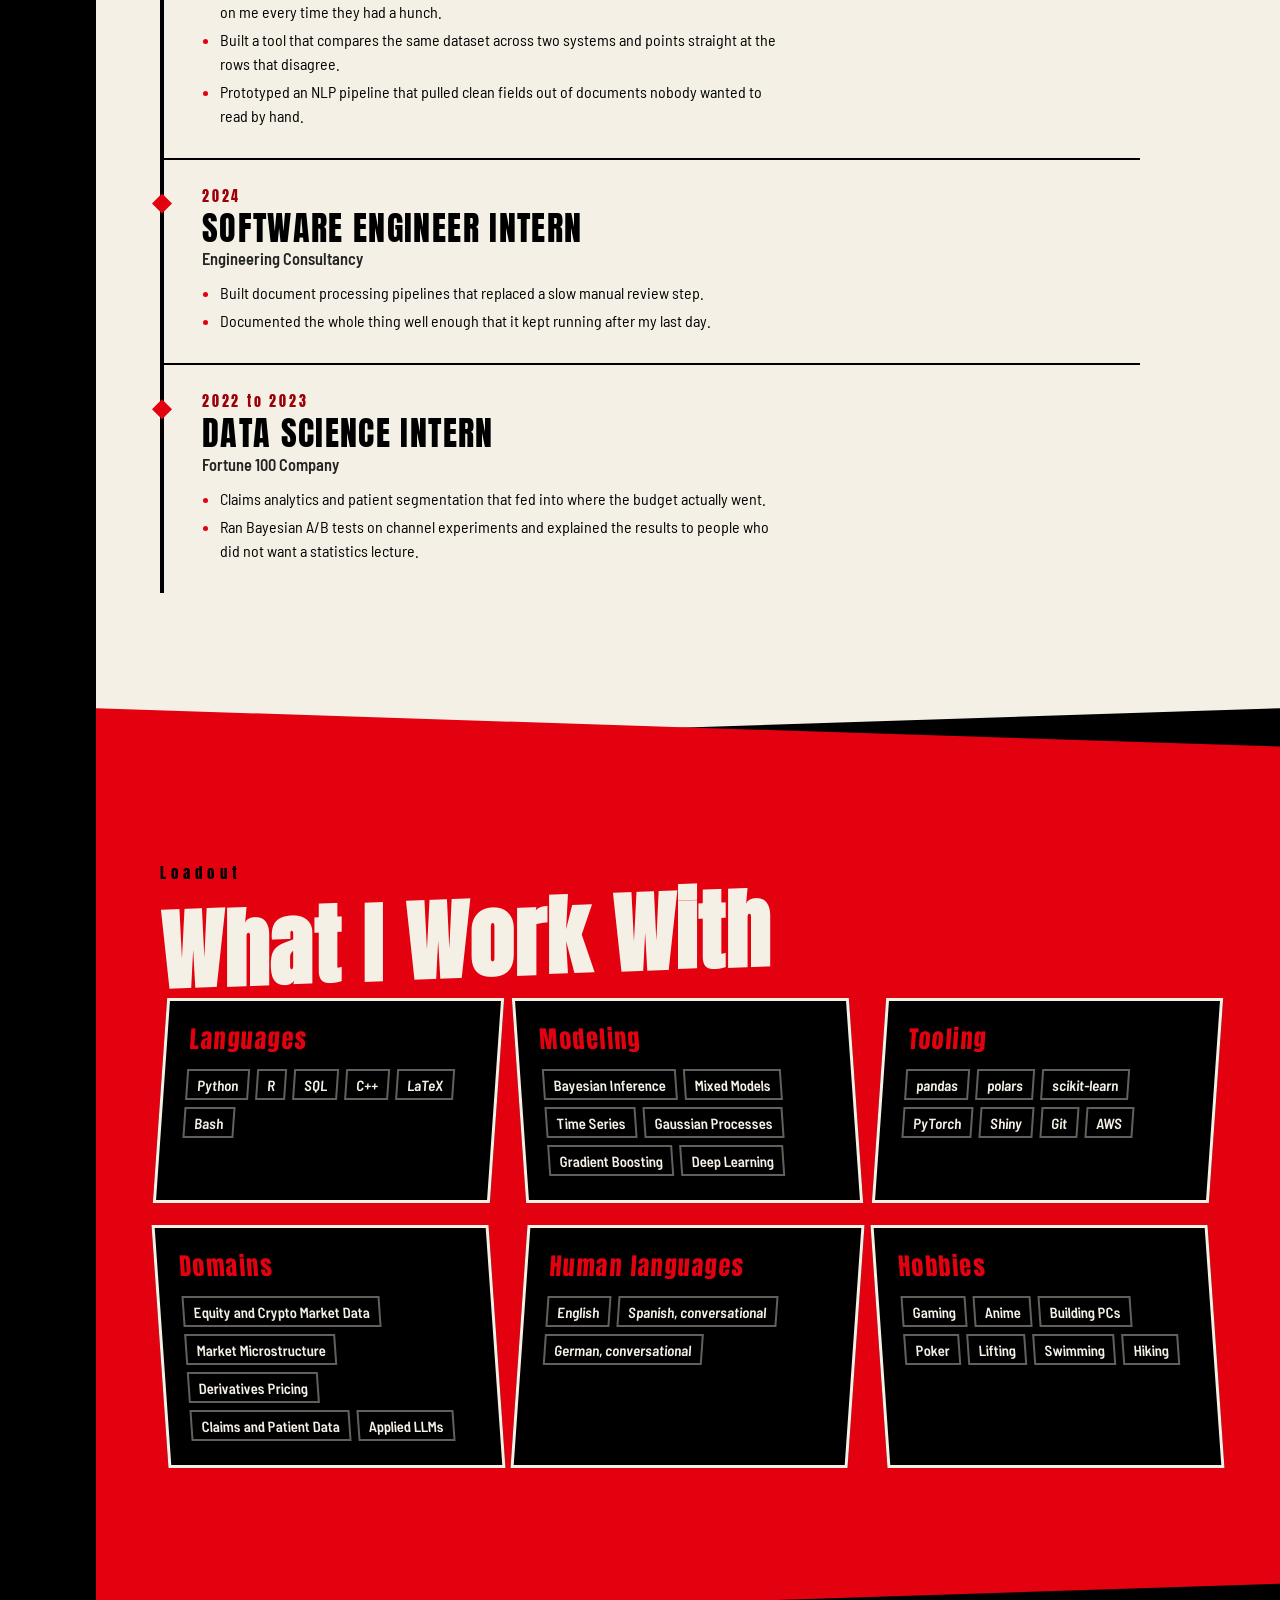
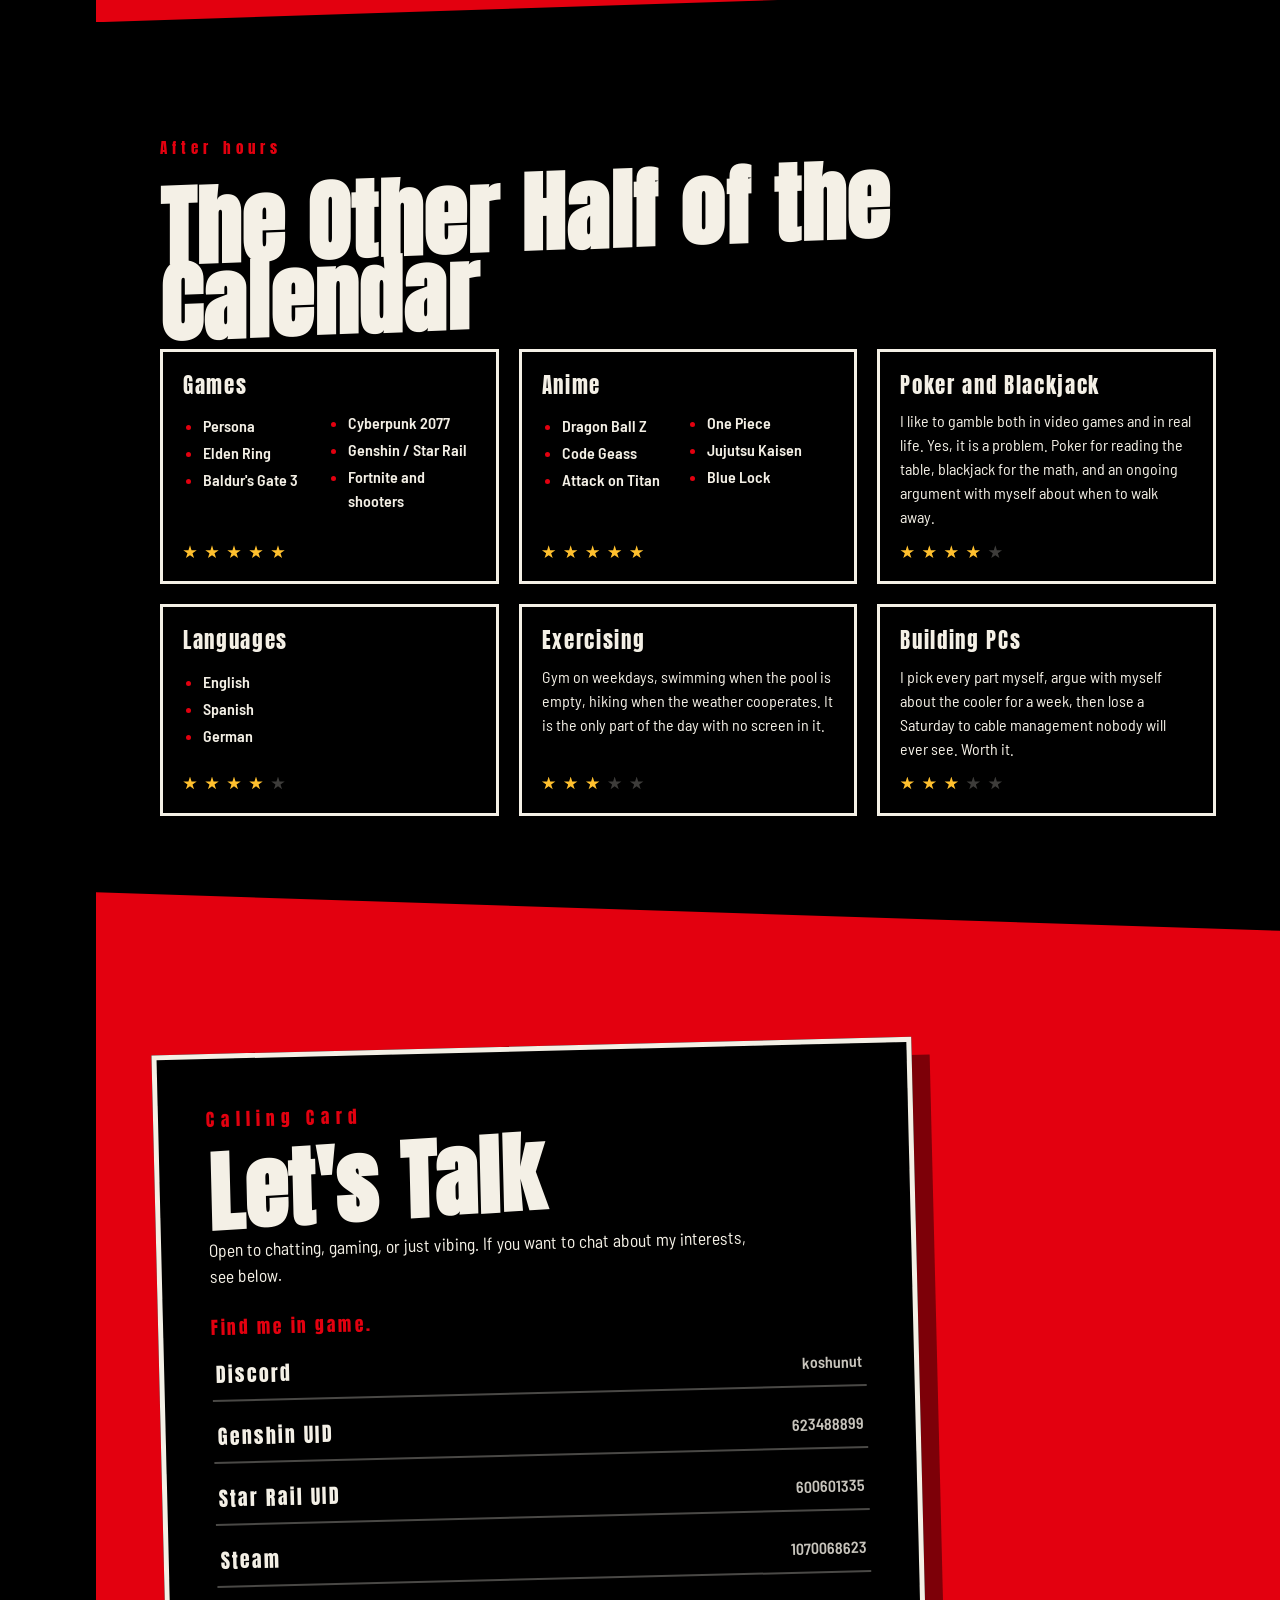
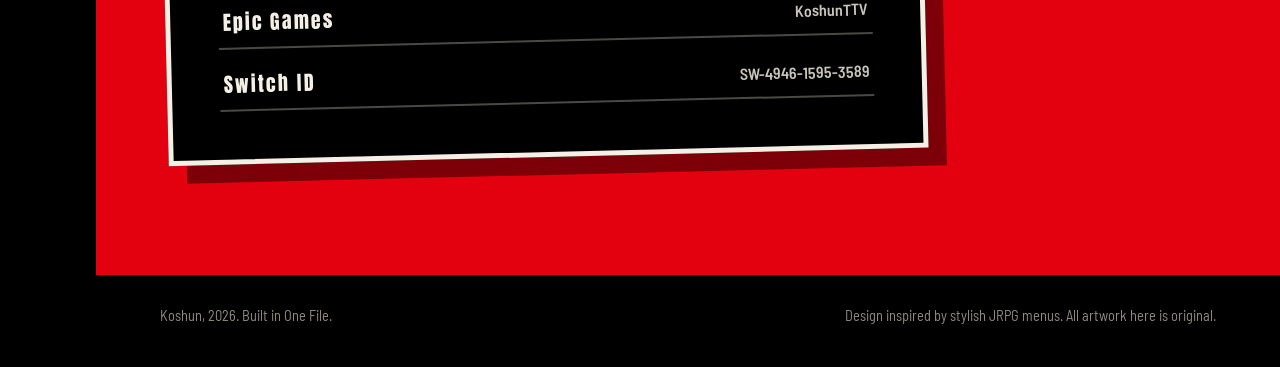
==== commit a5827e09: "Update index.html" ====
--- a/index.html
+++ b/index.html
@@ -137,7 +137,7 @@
     </div>
     <div class="stat">
       <span class="label">Guts<em>Rank 4</em></span>
-      <span class="track"><span class="fill" data-val="98"></span></span>
+      <span class="track"><span class="fill" data-val="88"></span></span>
       <span class="note">Telling a room the result did not hold up, then showing them what to do about it.</span>
     </div>
     <div class="stat">
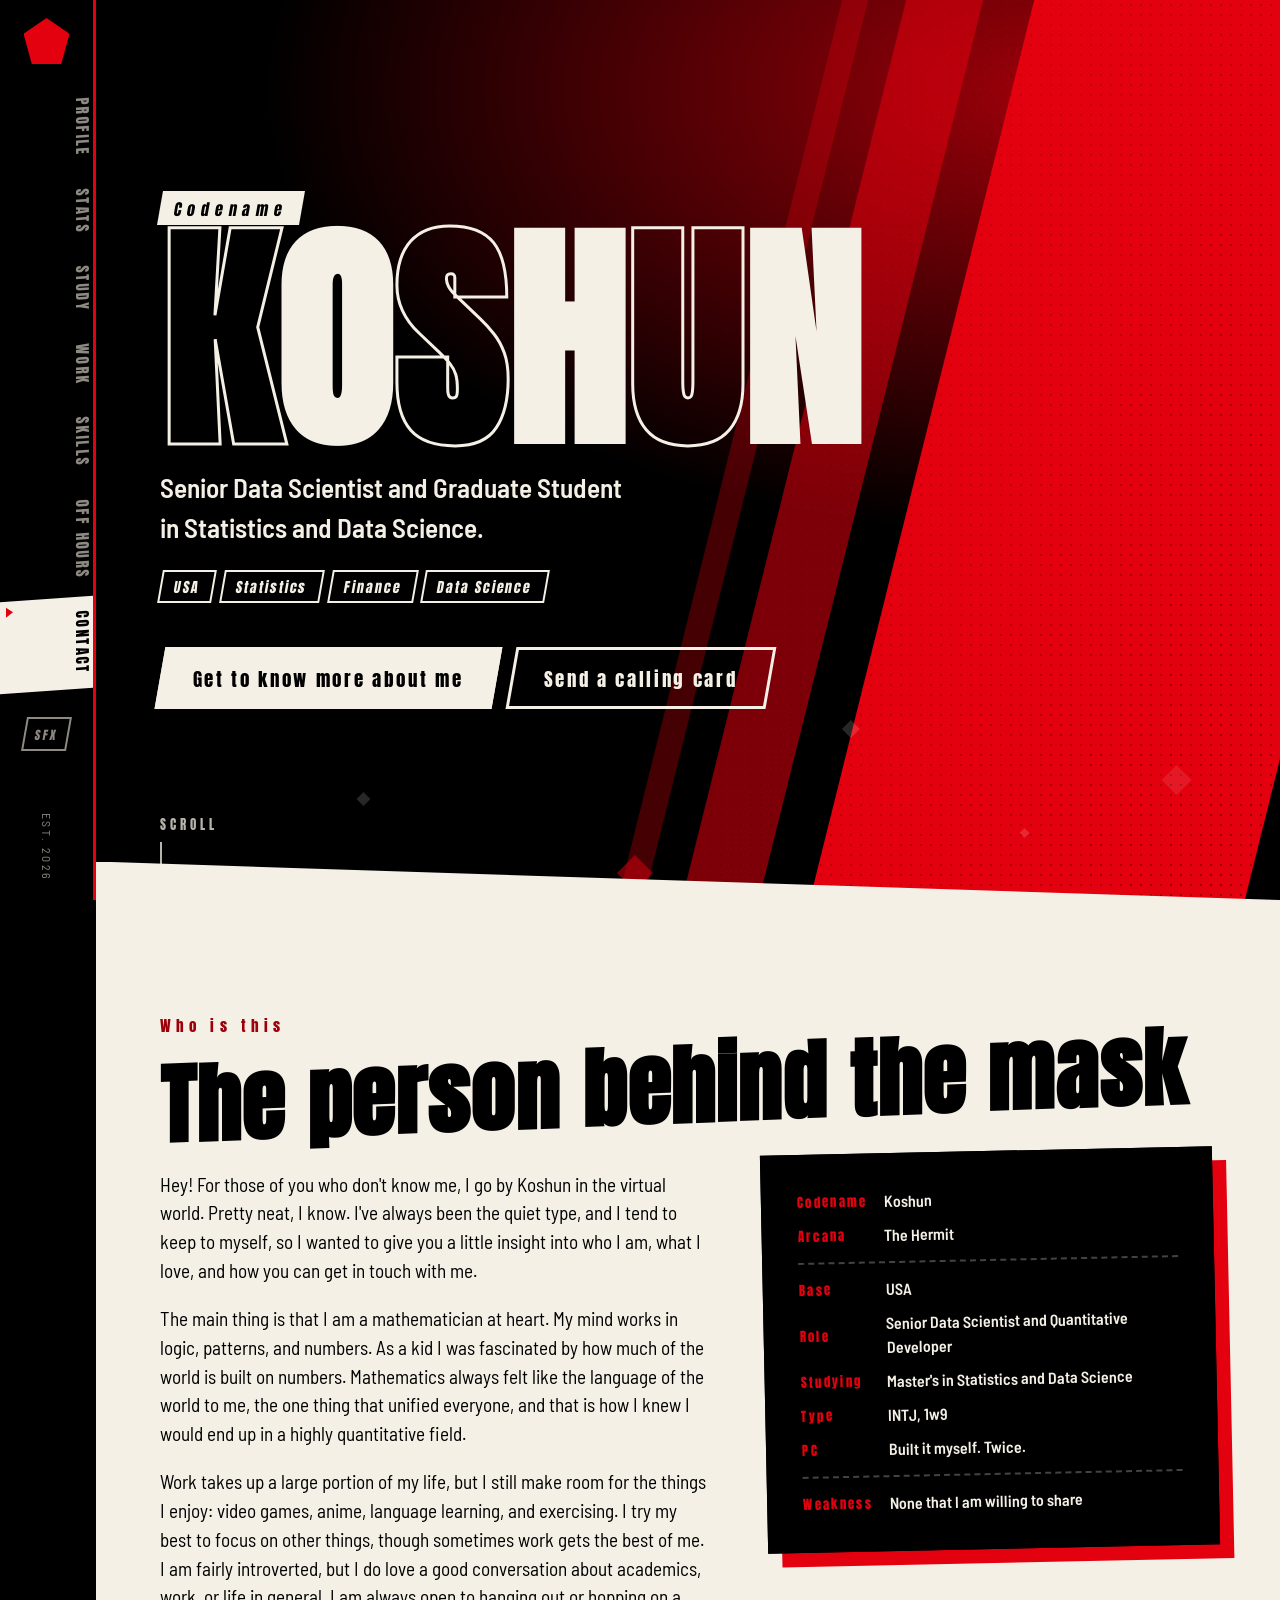
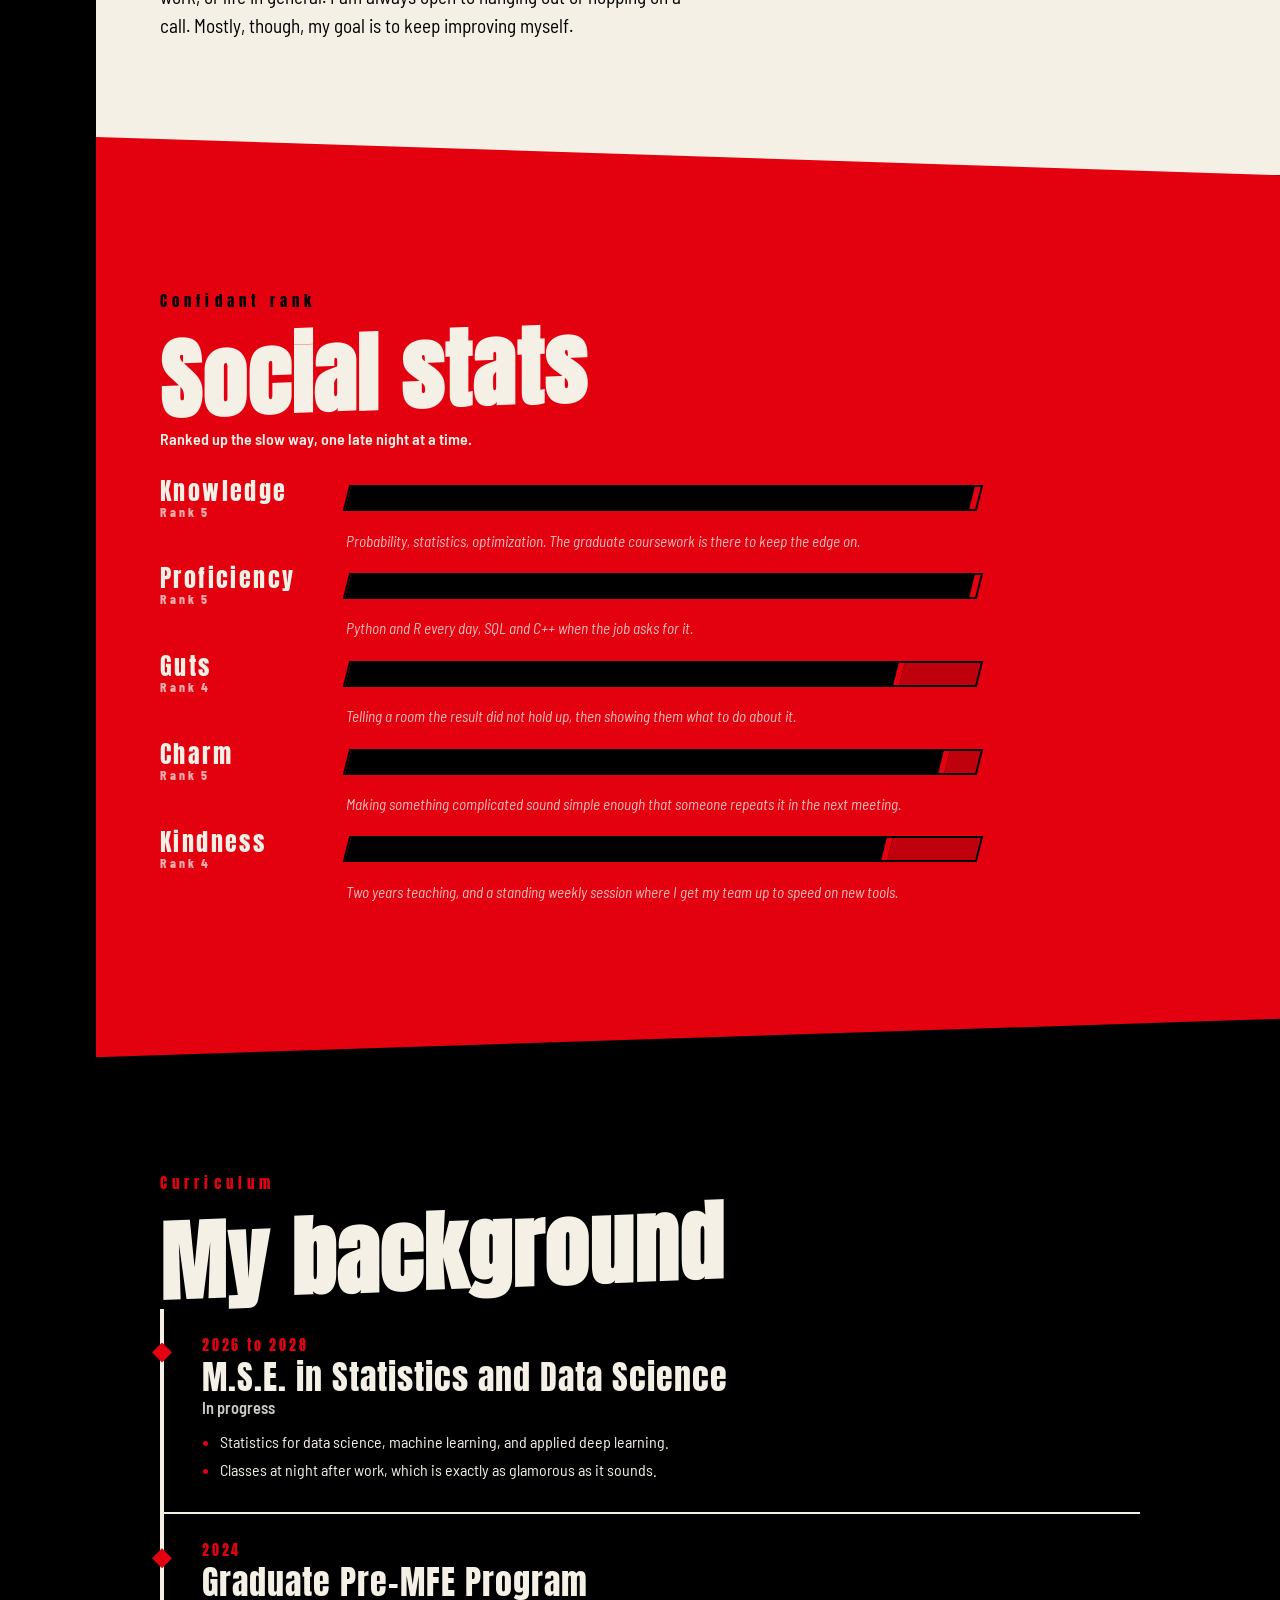
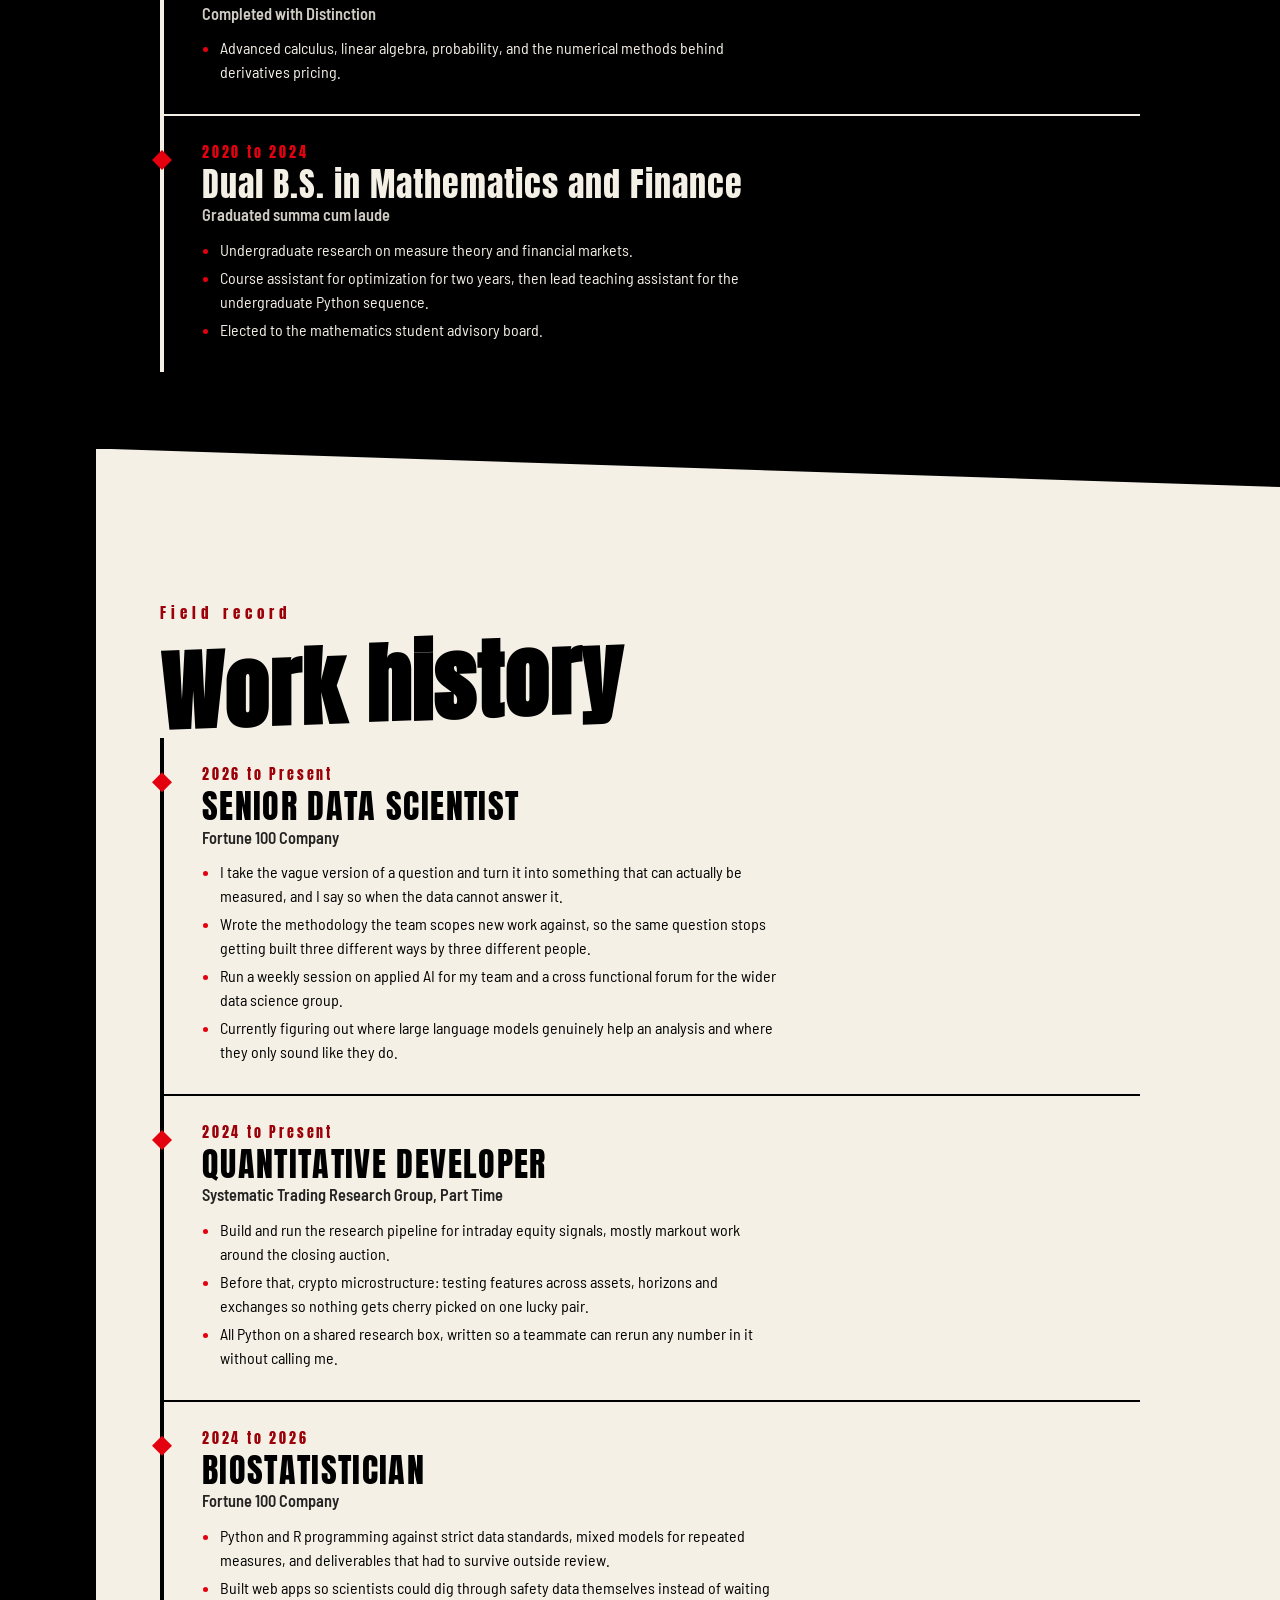
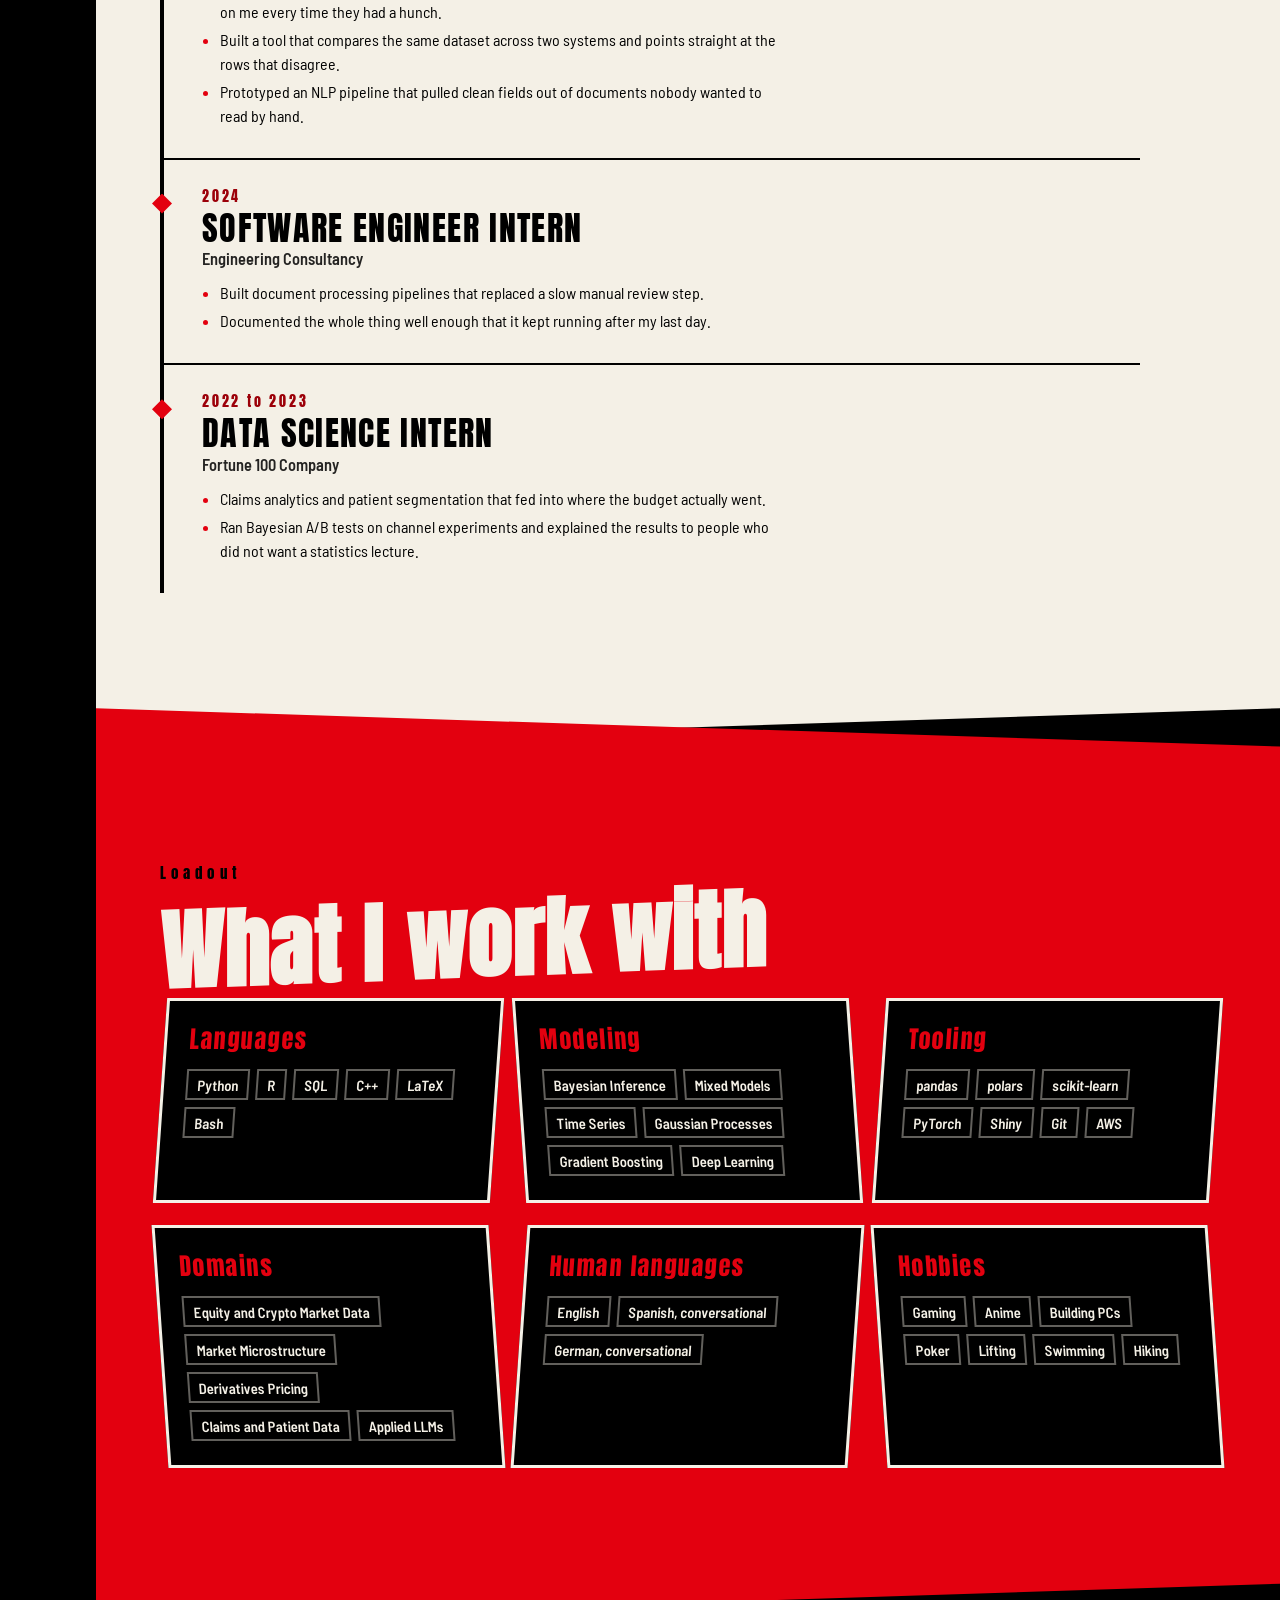
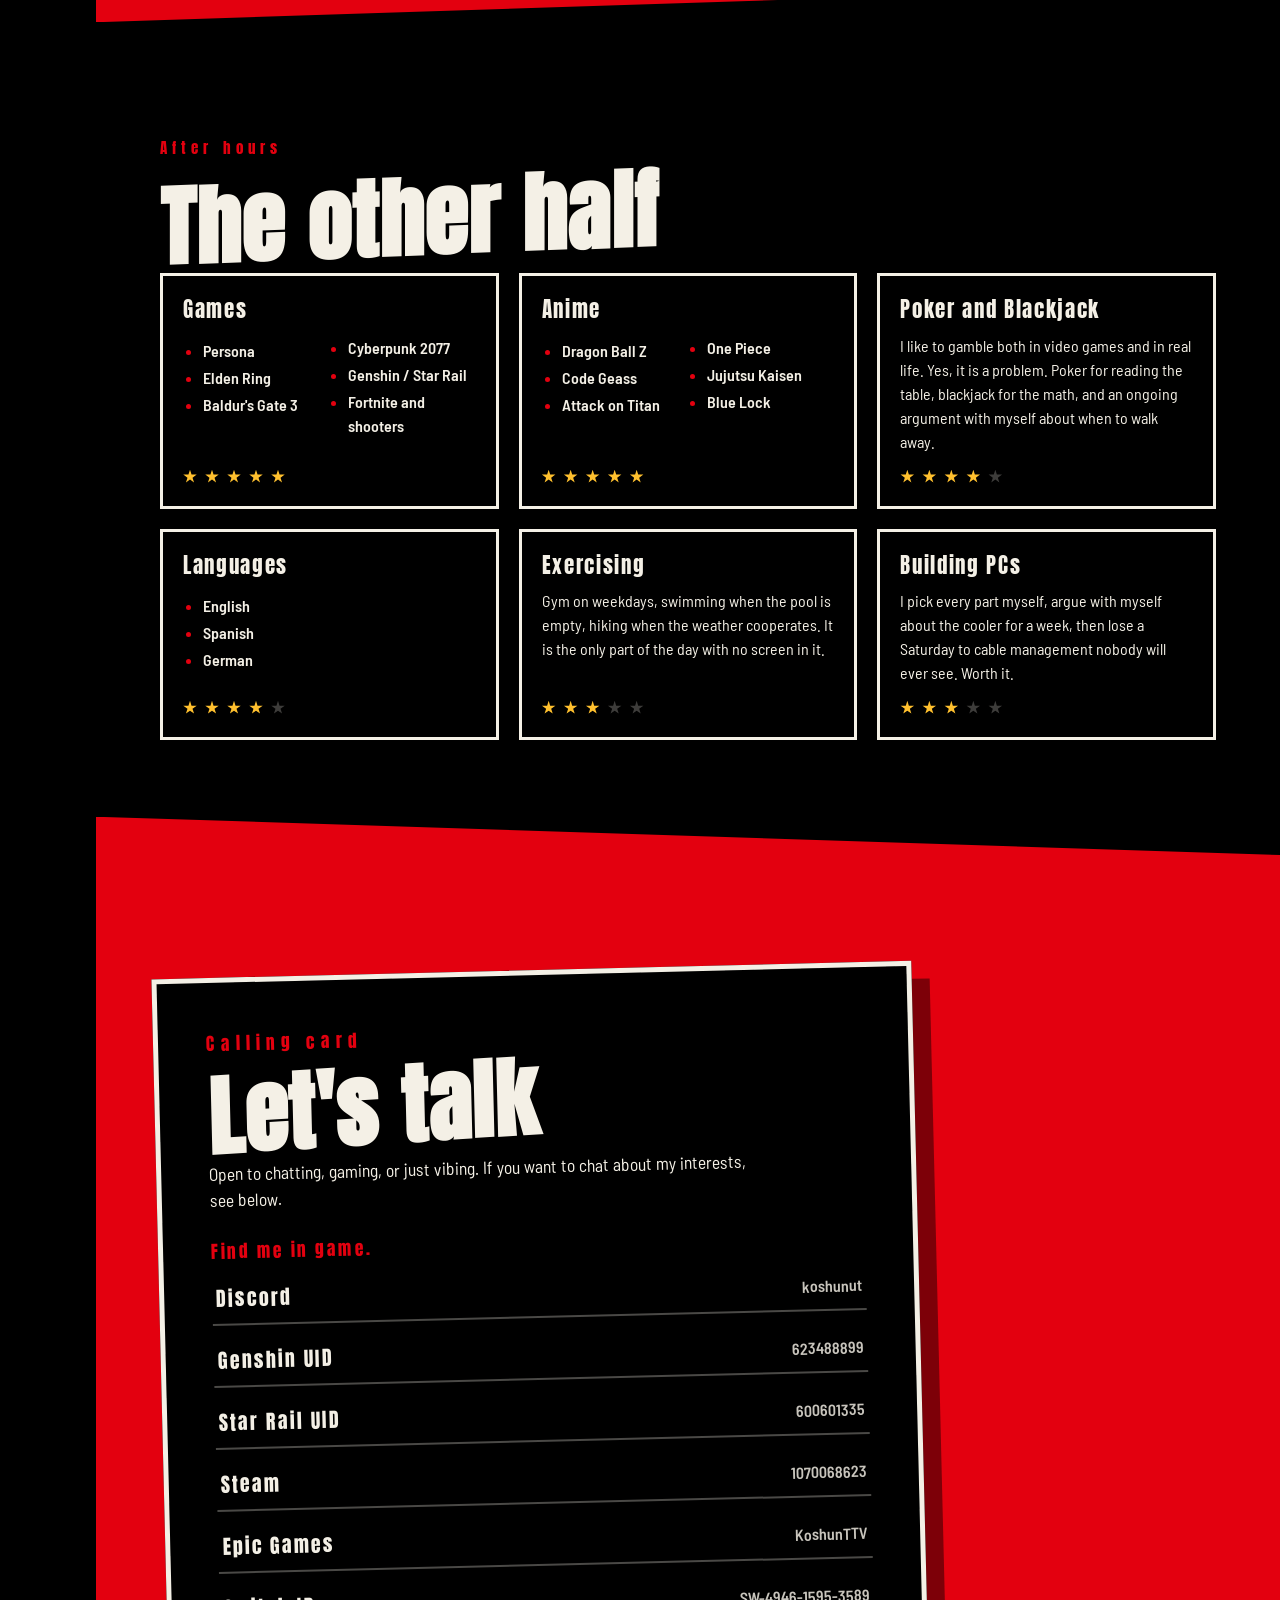
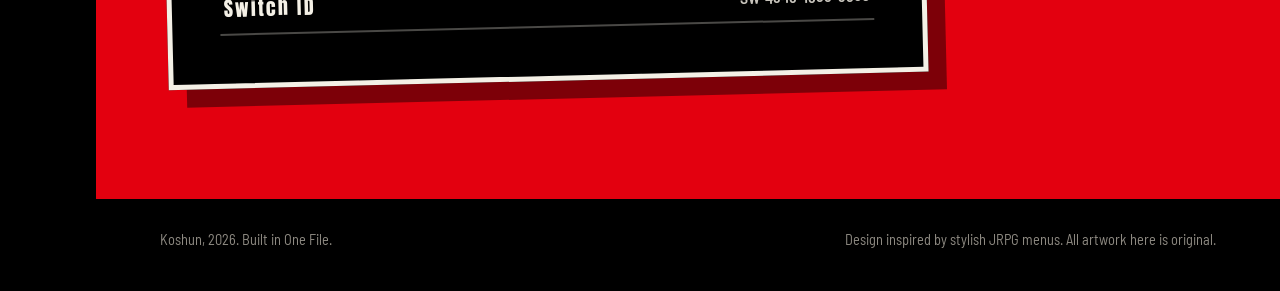
==== commit 519413ee: "Update index.html" ====
--- a/index.html
+++ b/index.html
@@ -156,7 +156,7 @@
 <!-- ============ EDUCATION ============ -->
 <section id="school">
   <p class="kicker">Curriculum</p>
-  <h2>My Background History</h2>
+  <h2>My background</h2>
   <div class="timeline">
     <article class="tl">
       <div class="when">2026 to 2028</div>
@@ -191,7 +191,7 @@
 <!-- ============ WORK ============ -->
 <section id="work" class="on-bone cut-both">
   <p class="kicker">Field record</p>
-  <h2>Work History</h2>
+  <h2>Work history</h2>
   <div class="timeline">
     <article class="tl">
       <div class="when">2026 to Present</div>
@@ -249,7 +249,7 @@
 <!-- ============ ARSENAL ============ -->
 <section id="arsenal" class="on-blood cut-both">
   <p class="kicker" style="color:var(--void)">Loadout</p>
-  <h2>What I Work With</h2>
+  <h2>What I work with</h2>
   <div class="arsenal">
     <div class="gear">
       <h3>Languages</h3>
@@ -281,7 +281,7 @@
 <!-- ============ OFF HOURS ============ -->
 <section id="offhours">
   <p class="kicker">After hours</p>
-  <h2>The Other Half of the Calendar</h2>
+  <h2>The other half</h2>
   <div class="hobbies">
     <div class="hob">
       <h3>Games</h3>
@@ -320,8 +320,8 @@
 <section id="contact" class="on-blood cut-top">
   <div class="card">
     <div class="rays" style="--rx:90%;--ry:8%" aria-hidden="true"></div>
-    <p class="kicker">Calling Card</p>
-    <h2>Let's Talk</h2>
+    <p class="kicker">Calling card</p>
+    <h2>Let's talk</h2>
     <p>Open to chatting, gaming, or just vibing. If you want to chat about my interests, see below.</p>
     <p class="sub">Find me in game.</p>
     <ul class="links">
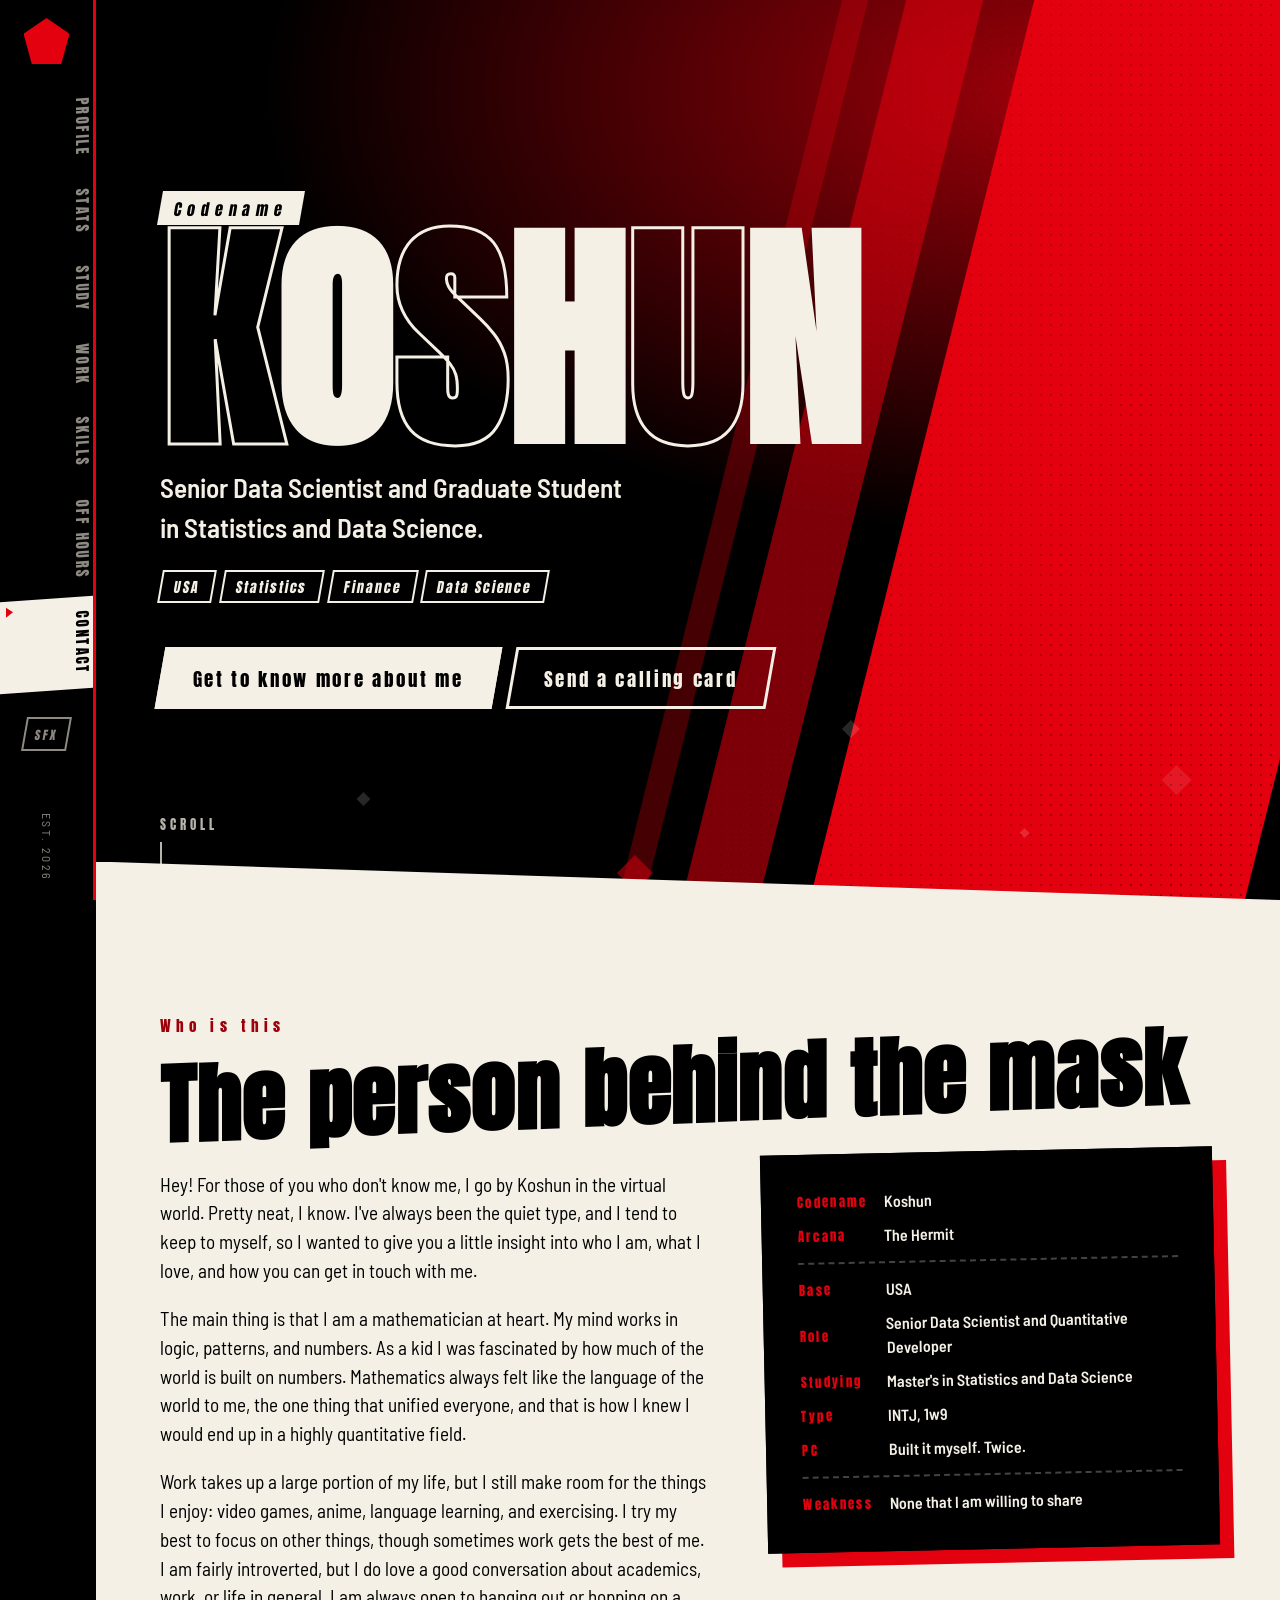
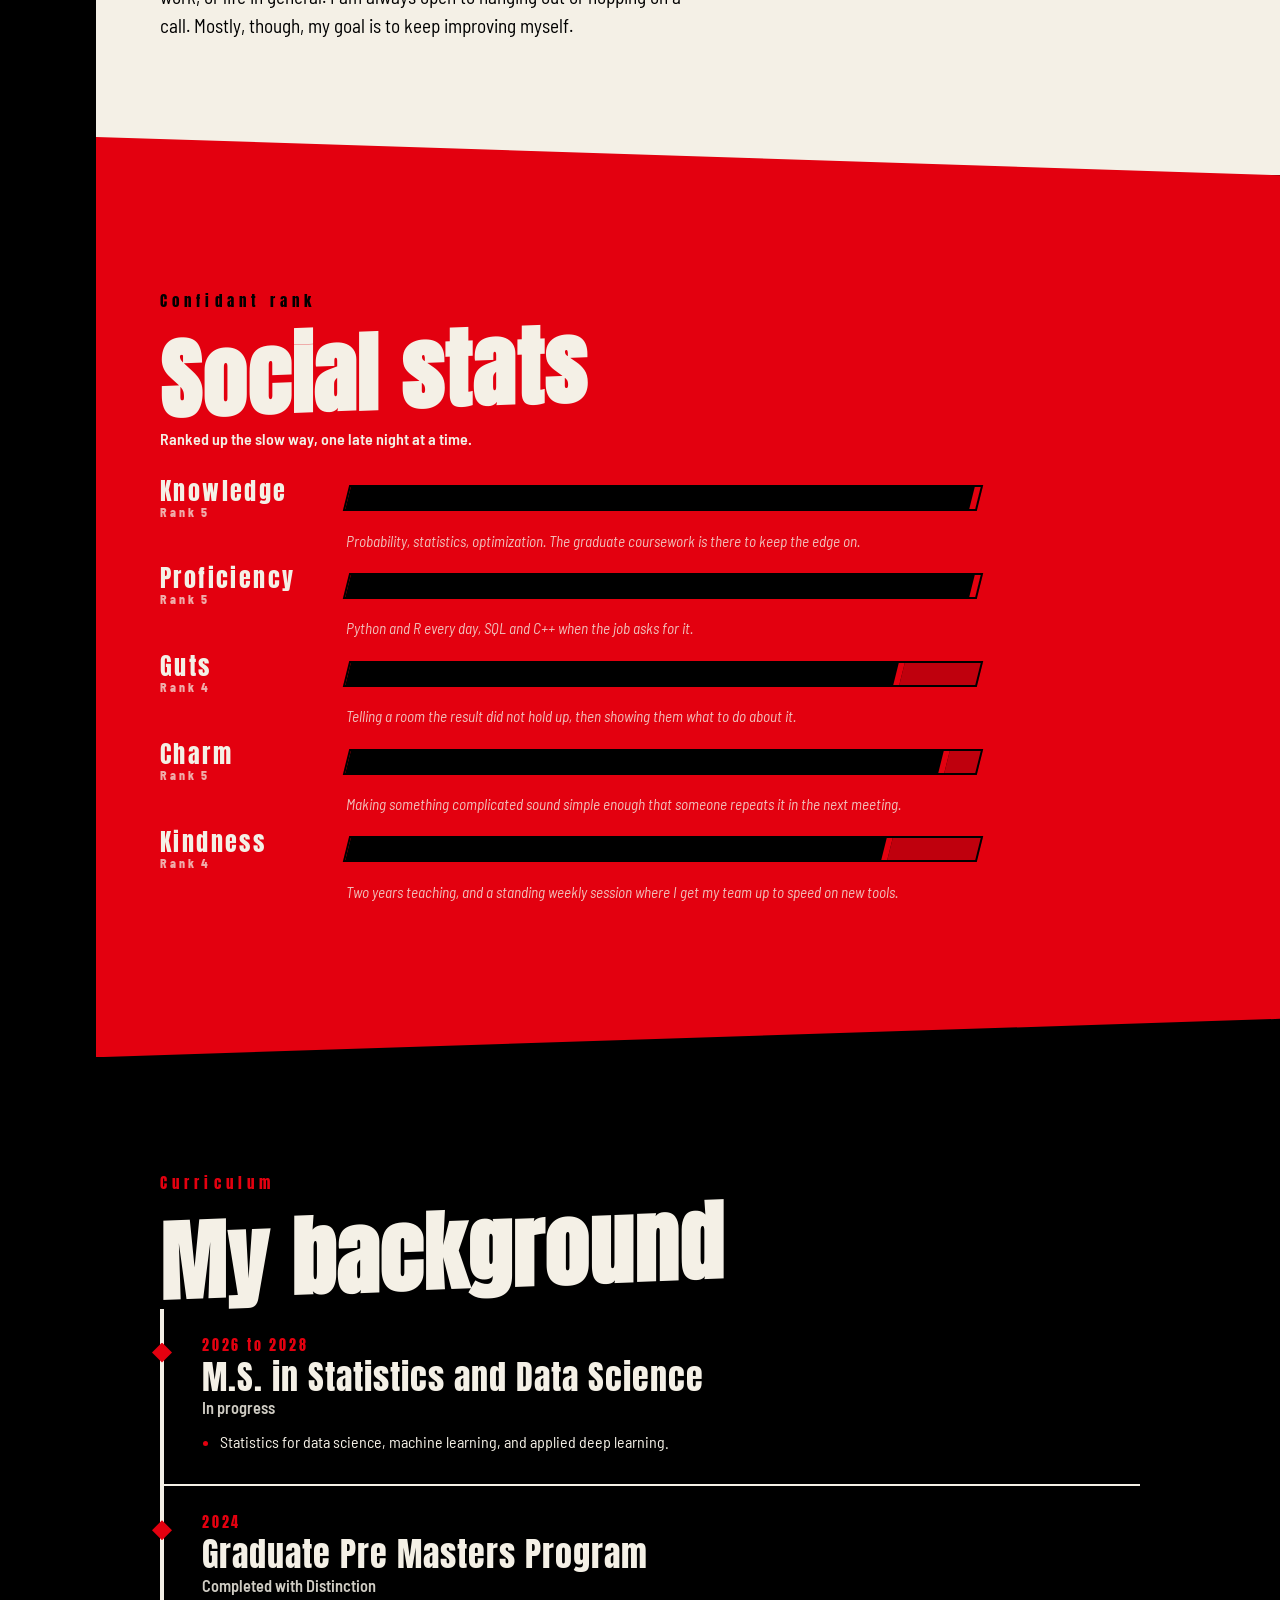
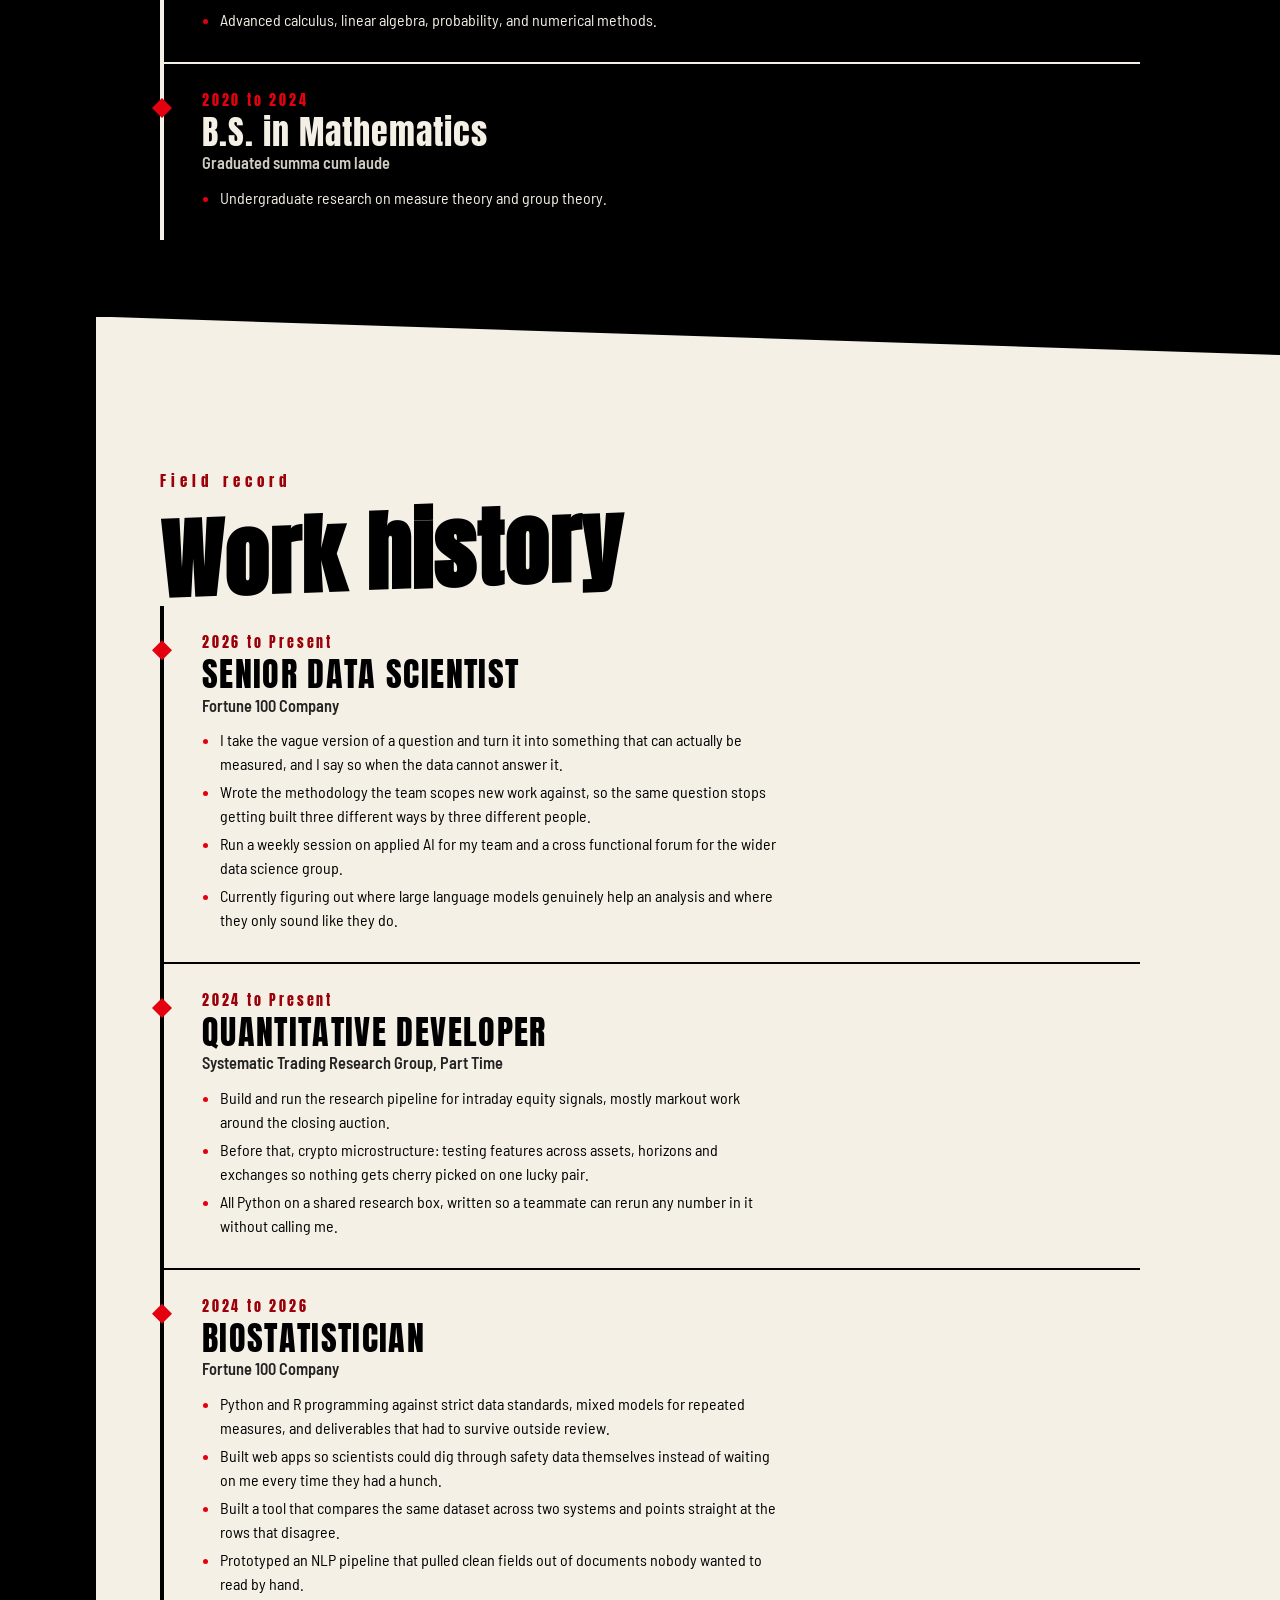
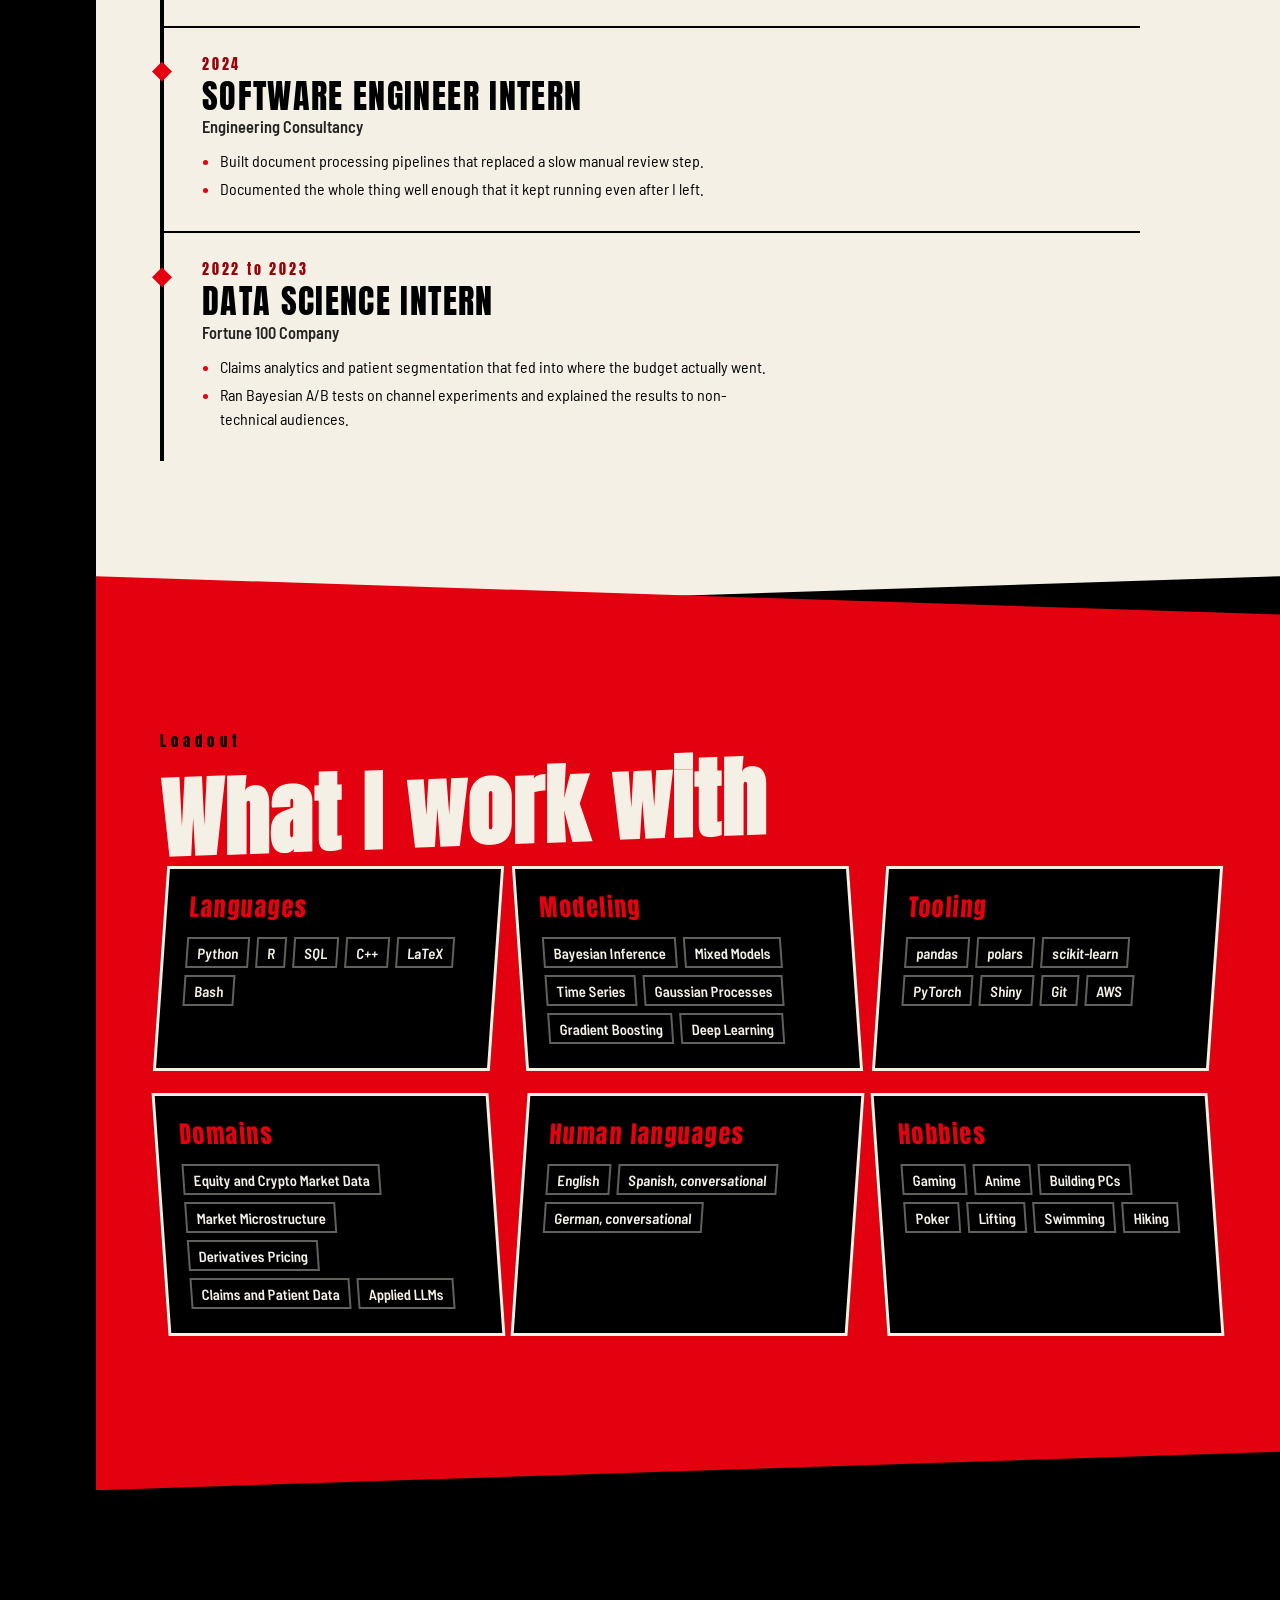
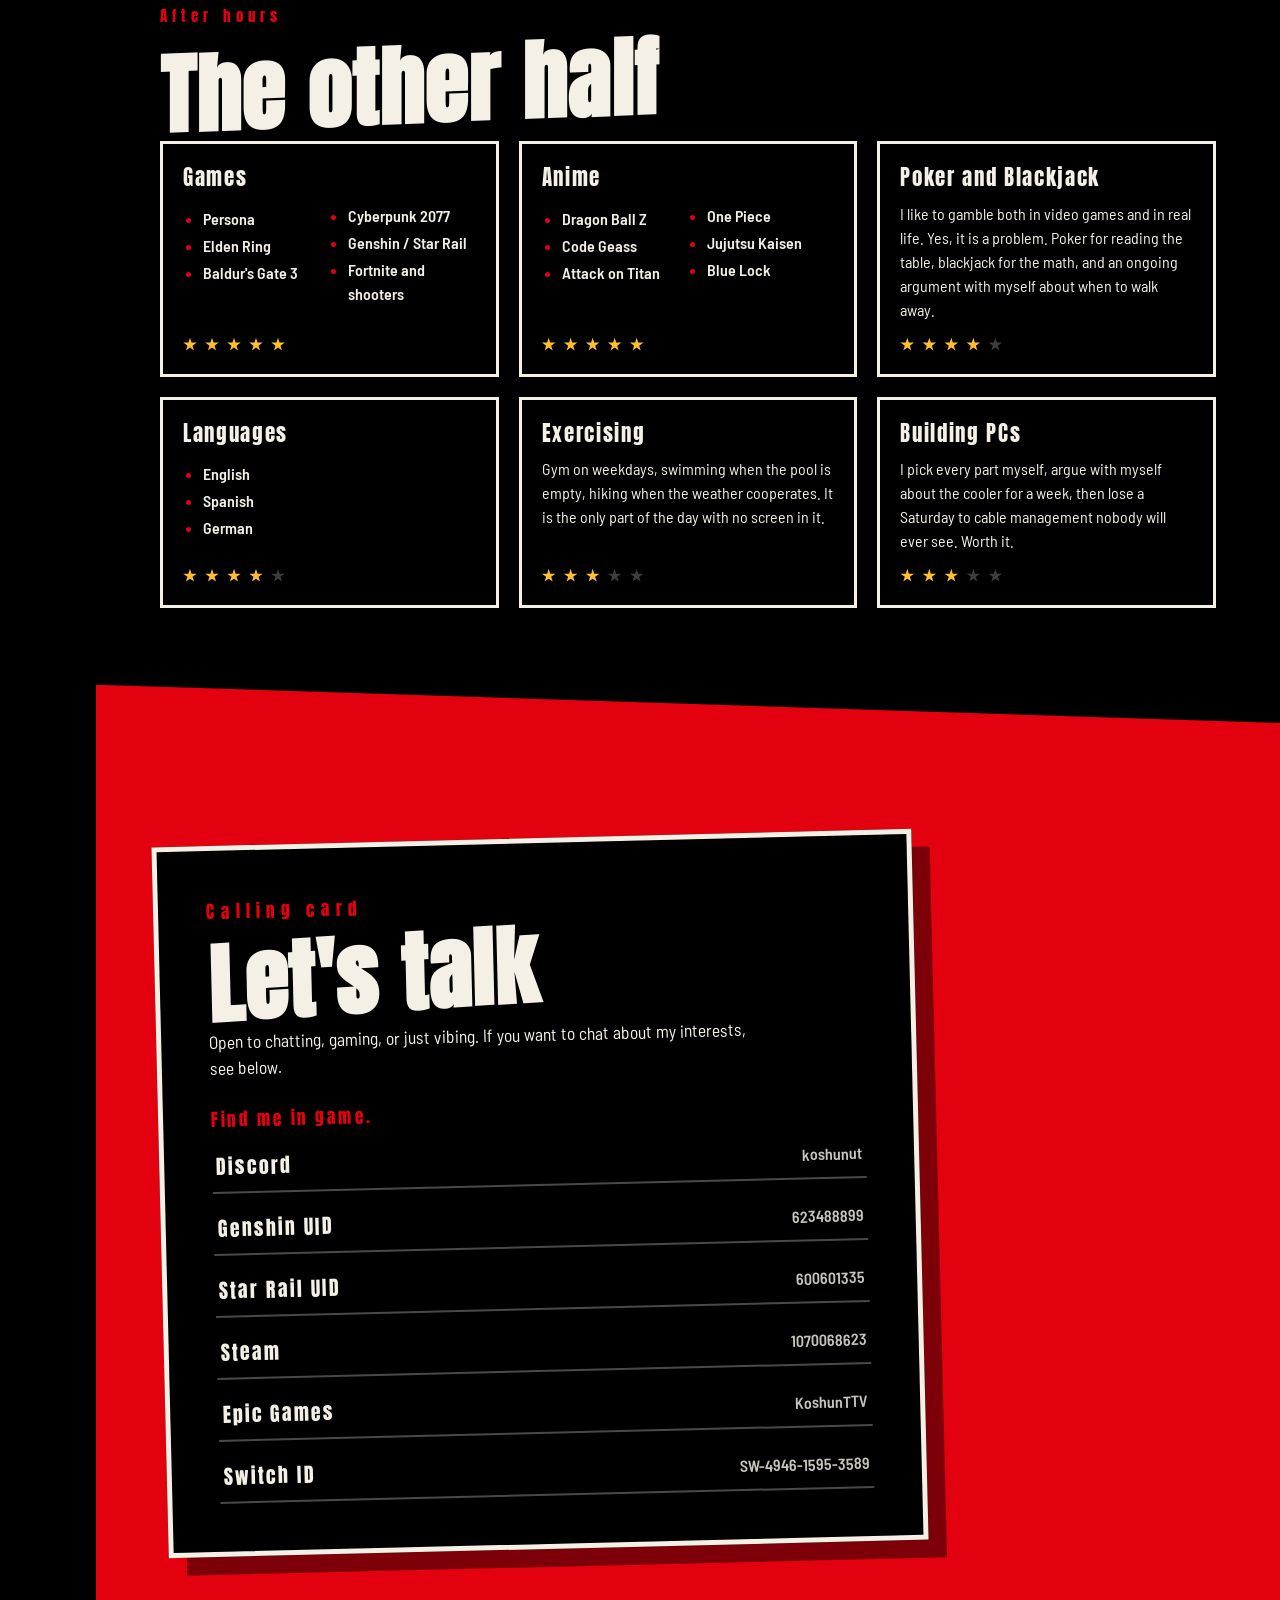
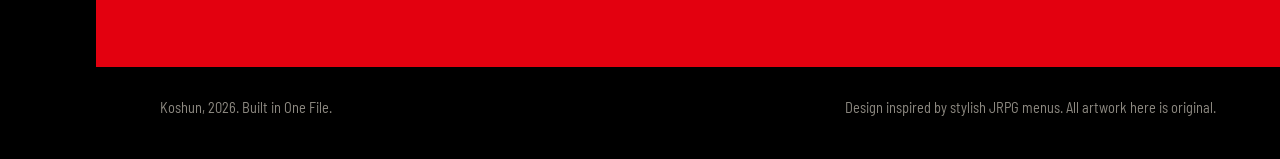
==== commit 0cc169b9: "Update index.html" ====
--- a/index.html
+++ b/index.html
@@ -160,29 +160,26 @@
   <div class="timeline">
     <article class="tl">
       <div class="when">2026 to 2028</div>
-      <h3>M.S.E. in Statistics and Data Science</h3>
+      <h3>M.S. in Statistics and Data Science</h3>
       <div class="where">In progress</div>
       <ul>
         <li>Statistics for data science, machine learning, and applied deep learning.</li>
-        <li>Classes at night after work, which is exactly as glamorous as it sounds.</li>
       </ul>
     </article>
     <article class="tl">
       <div class="when">2024</div>
-      <h3>Graduate Pre-MFE Program</h3>
+      <h3>Graduate Pre Masters Program</h3>
       <div class="where">Completed with Distinction</div>
       <ul>
-        <li>Advanced calculus, linear algebra, probability, and the numerical methods behind derivatives pricing.</li>
+        <li>Advanced calculus, linear algebra, probability, and numerical methods.</li>
       </ul>
     </article>
     <article class="tl">
       <div class="when">2020 to 2024</div>
-      <h3>Dual B.S. in Mathematics and Finance</h3>
+      <h3>B.S. in Mathematics</h3>
       <div class="where">Graduated summa cum laude</div>
       <ul>
-        <li>Undergraduate research on measure theory and financial markets.</li>
-        <li>Course assistant for optimization for two years, then lead teaching assistant for the undergraduate Python sequence.</li>
-        <li>Elected to the mathematics student advisory board.</li>
+        <li>Undergraduate research on measure theory and group theory.</li>
       </ul>
     </article>
   </div>
@@ -231,7 +228,7 @@
       <div class="where">Engineering Consultancy</div>
       <ul>
         <li>Built document processing pipelines that replaced a slow manual review step.</li>
-        <li>Documented the whole thing well enough that it kept running after my last day.</li>
+        <li>Documented the whole thing well enough that it kept running even after I left.</li>
       </ul>
     </article>
     <article class="tl">
@@ -240,7 +237,7 @@
       <div class="where">Fortune 100 Company</div>
       <ul>
         <li>Claims analytics and patient segmentation that fed into where the budget actually went.</li>
-        <li>Ran Bayesian A/B tests on channel experiments and explained the results to people who did not want a statistics lecture.</li>
+        <li>Ran Bayesian A/B tests on channel experiments and explained the results to non-technical audiences.</li>
       </ul>
     </article>
   </div>
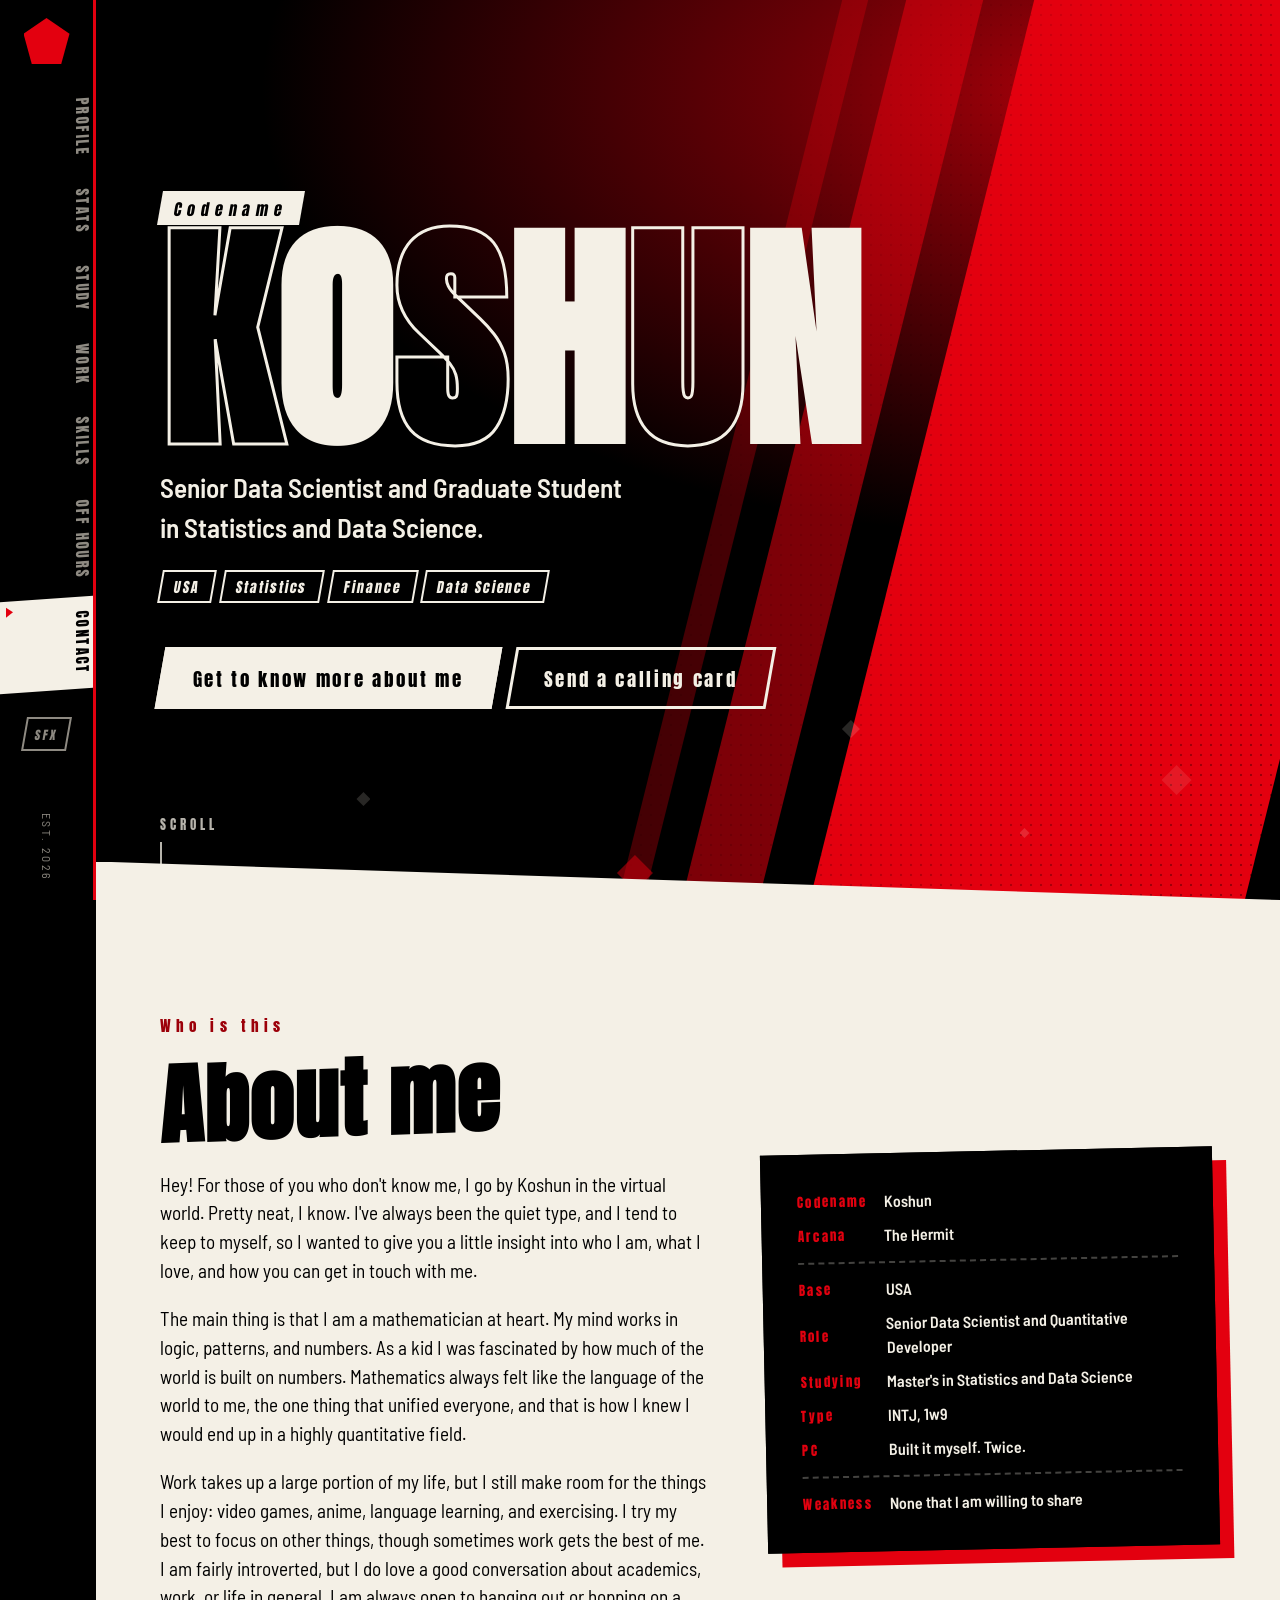
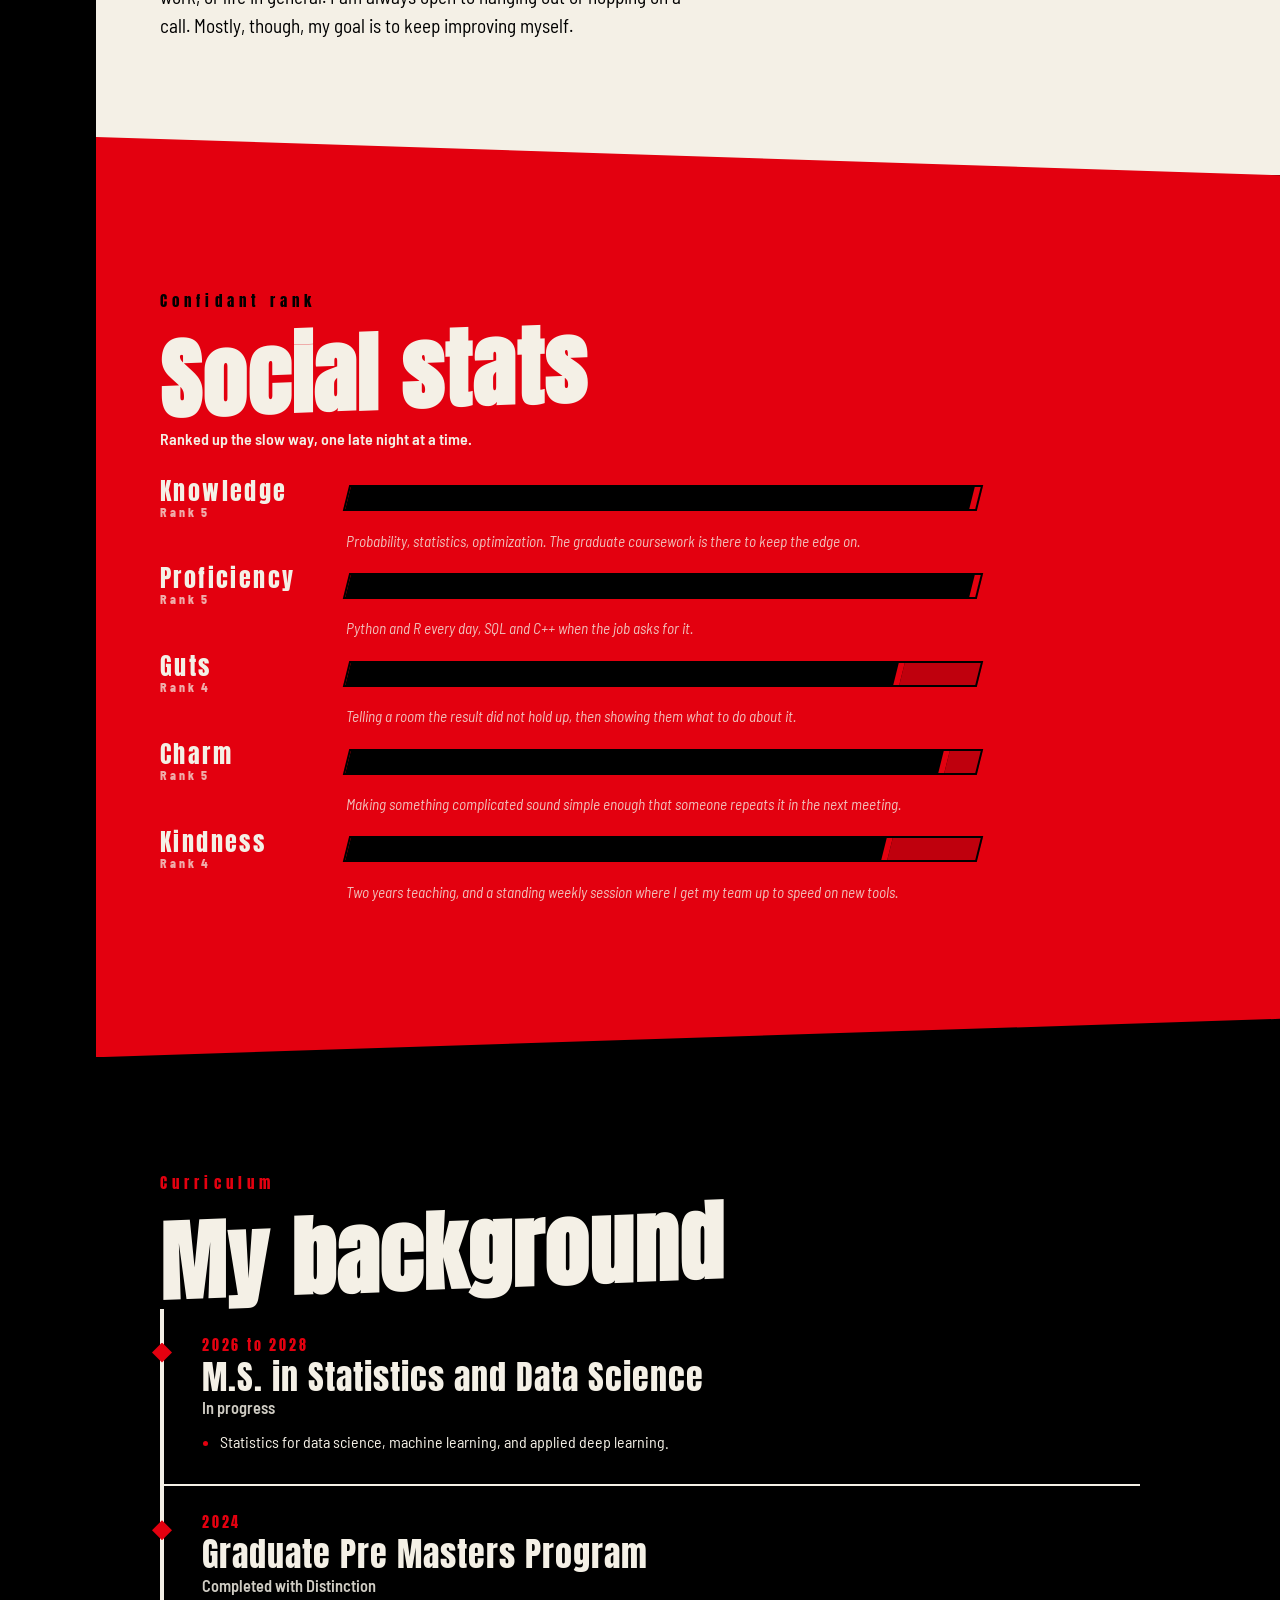
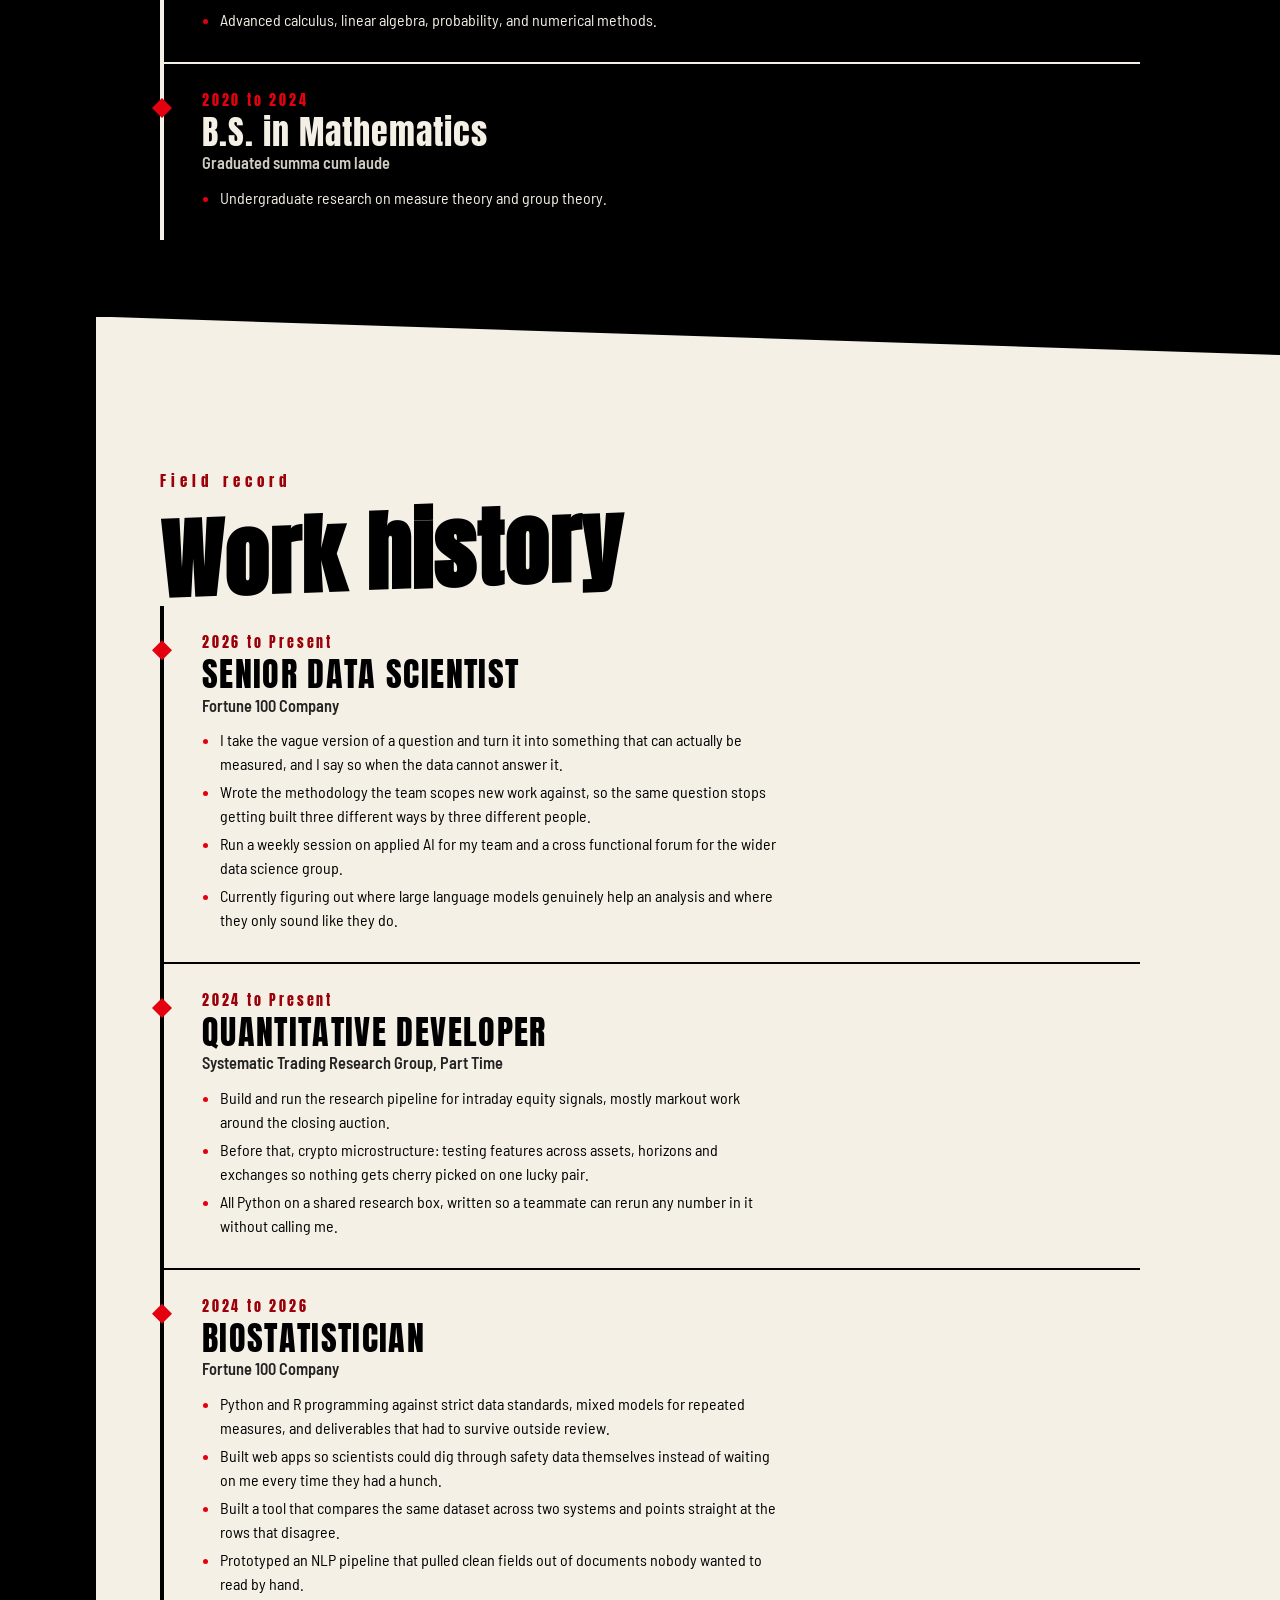
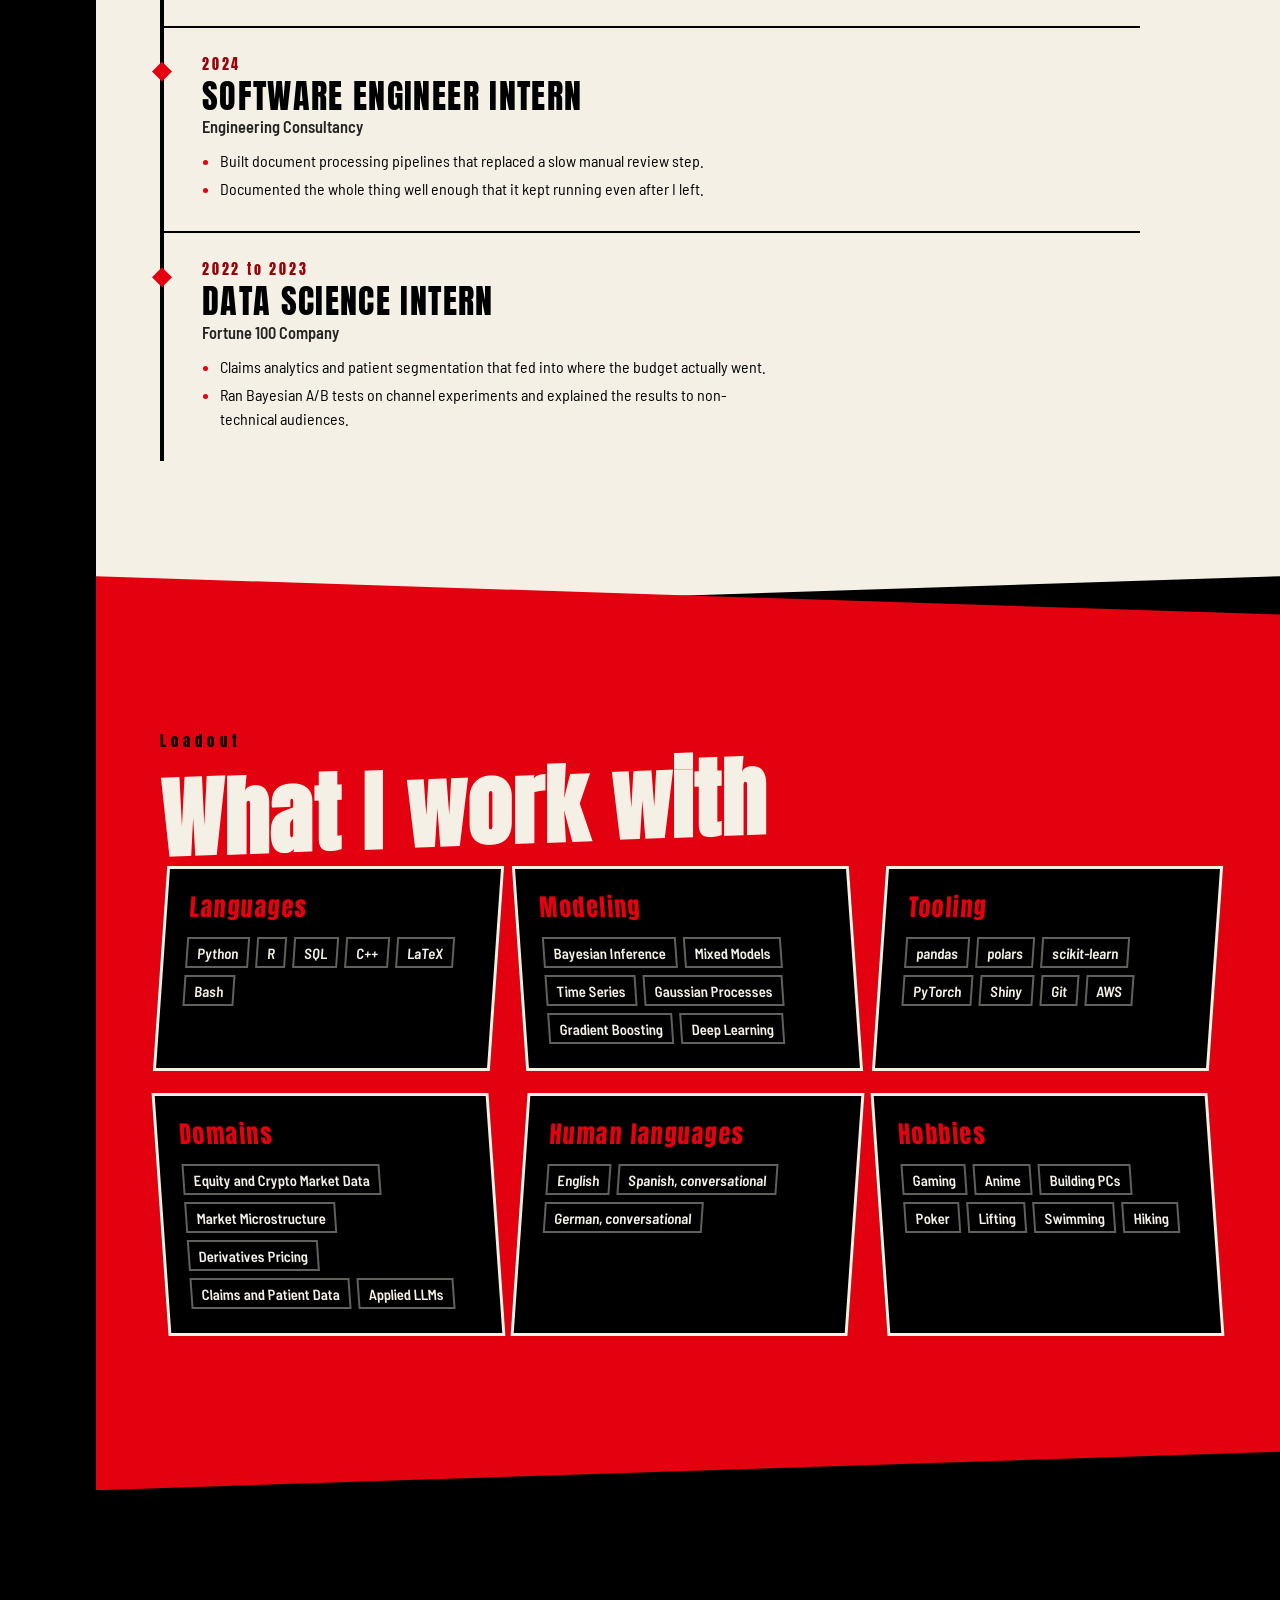
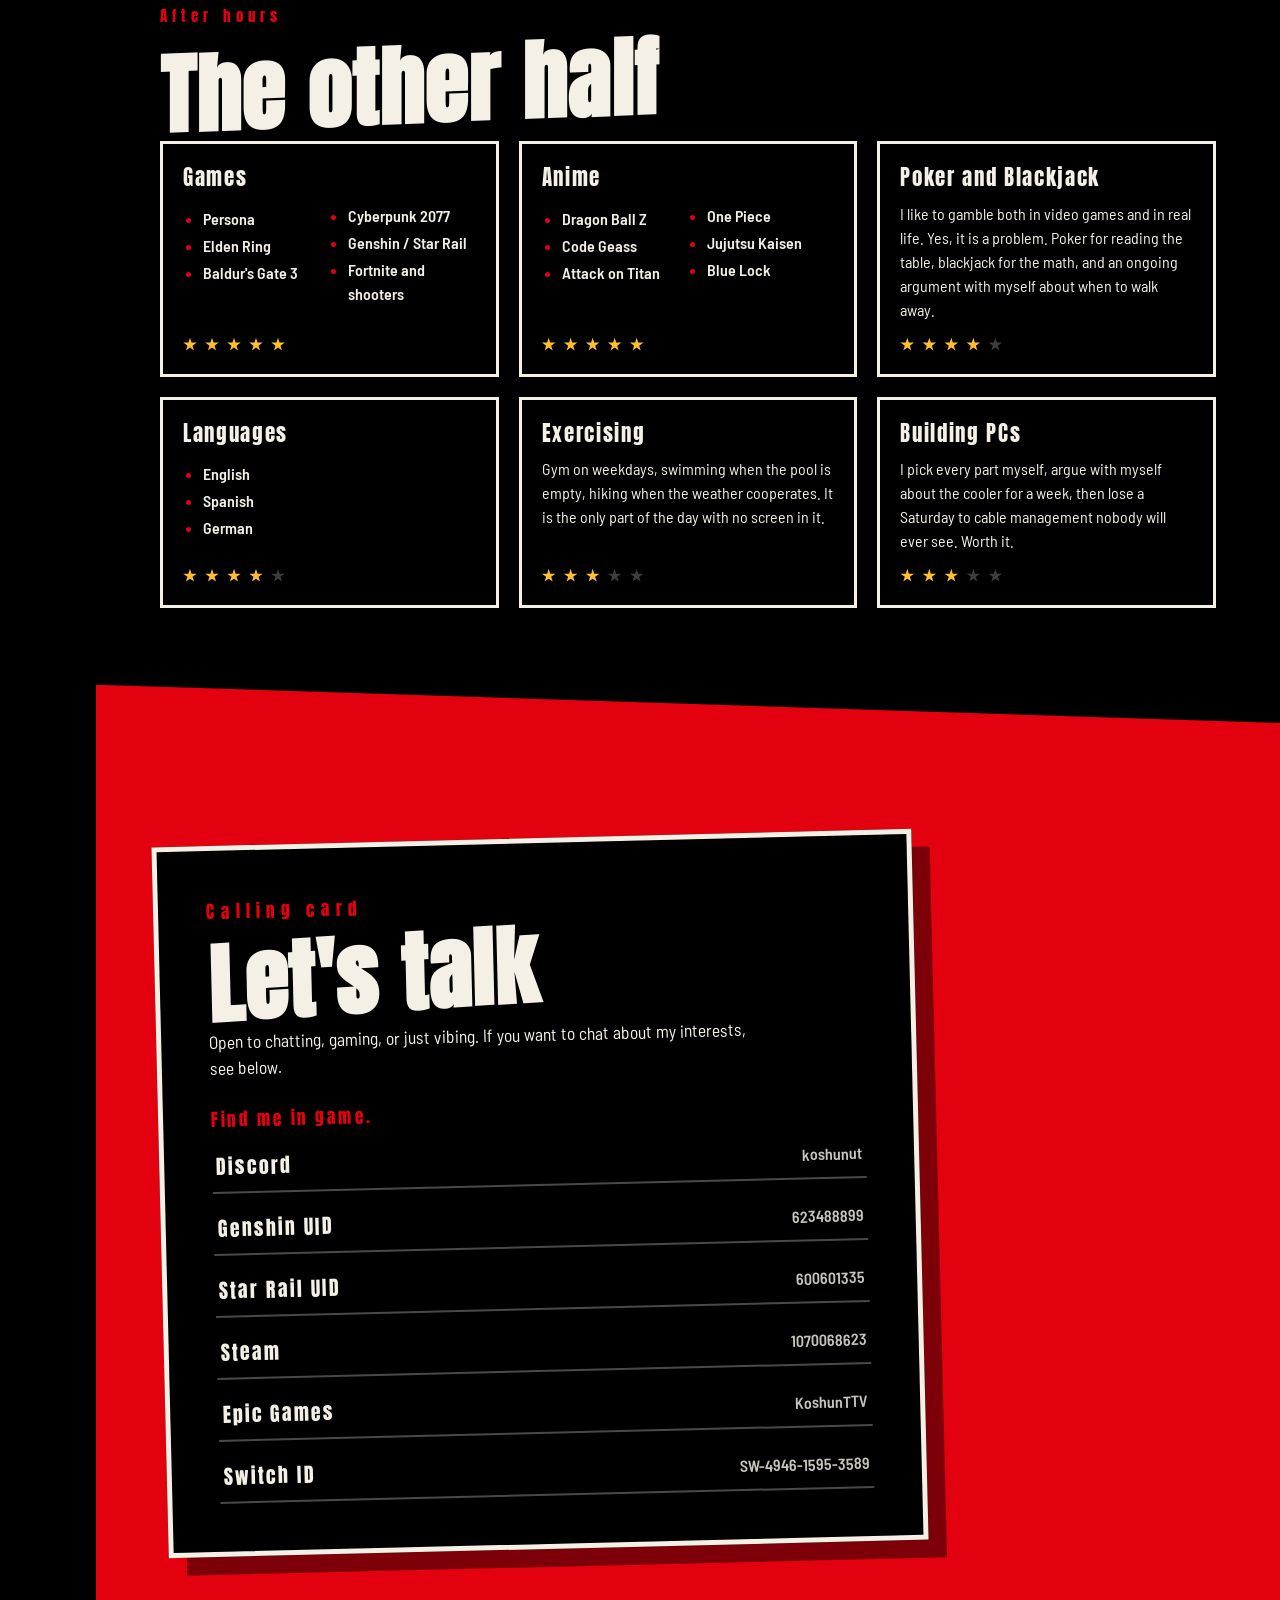
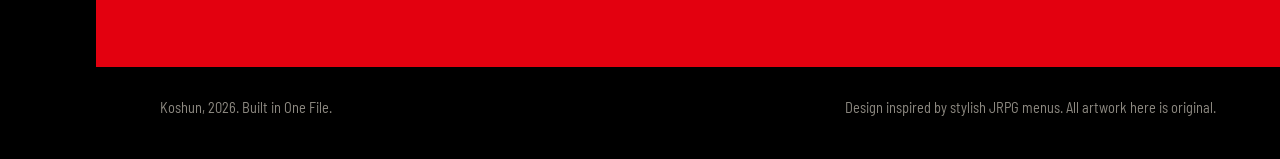
==== commit 39884b3e: "Update index.html" ====
--- a/index.html
+++ b/index.html
@@ -95,7 +95,7 @@
 <!-- ============ DOSSIER ============ -->
 <section id="dossier" class="on-bone cut-top">
   <p class="kicker">Who is this</p>
-  <h2>The person behind the mask</h2>
+  <h2>About me</h2>
   <div class="dossier">
     <div>
       <p>Hey! For those of you who don't know me, I go by Koshun in the virtual world. Pretty neat, I know. I've always been the quiet type, and I tend to keep to myself, so I wanted to give you a little insight into who I am, what I love, and how you can get in touch with me.</p>
